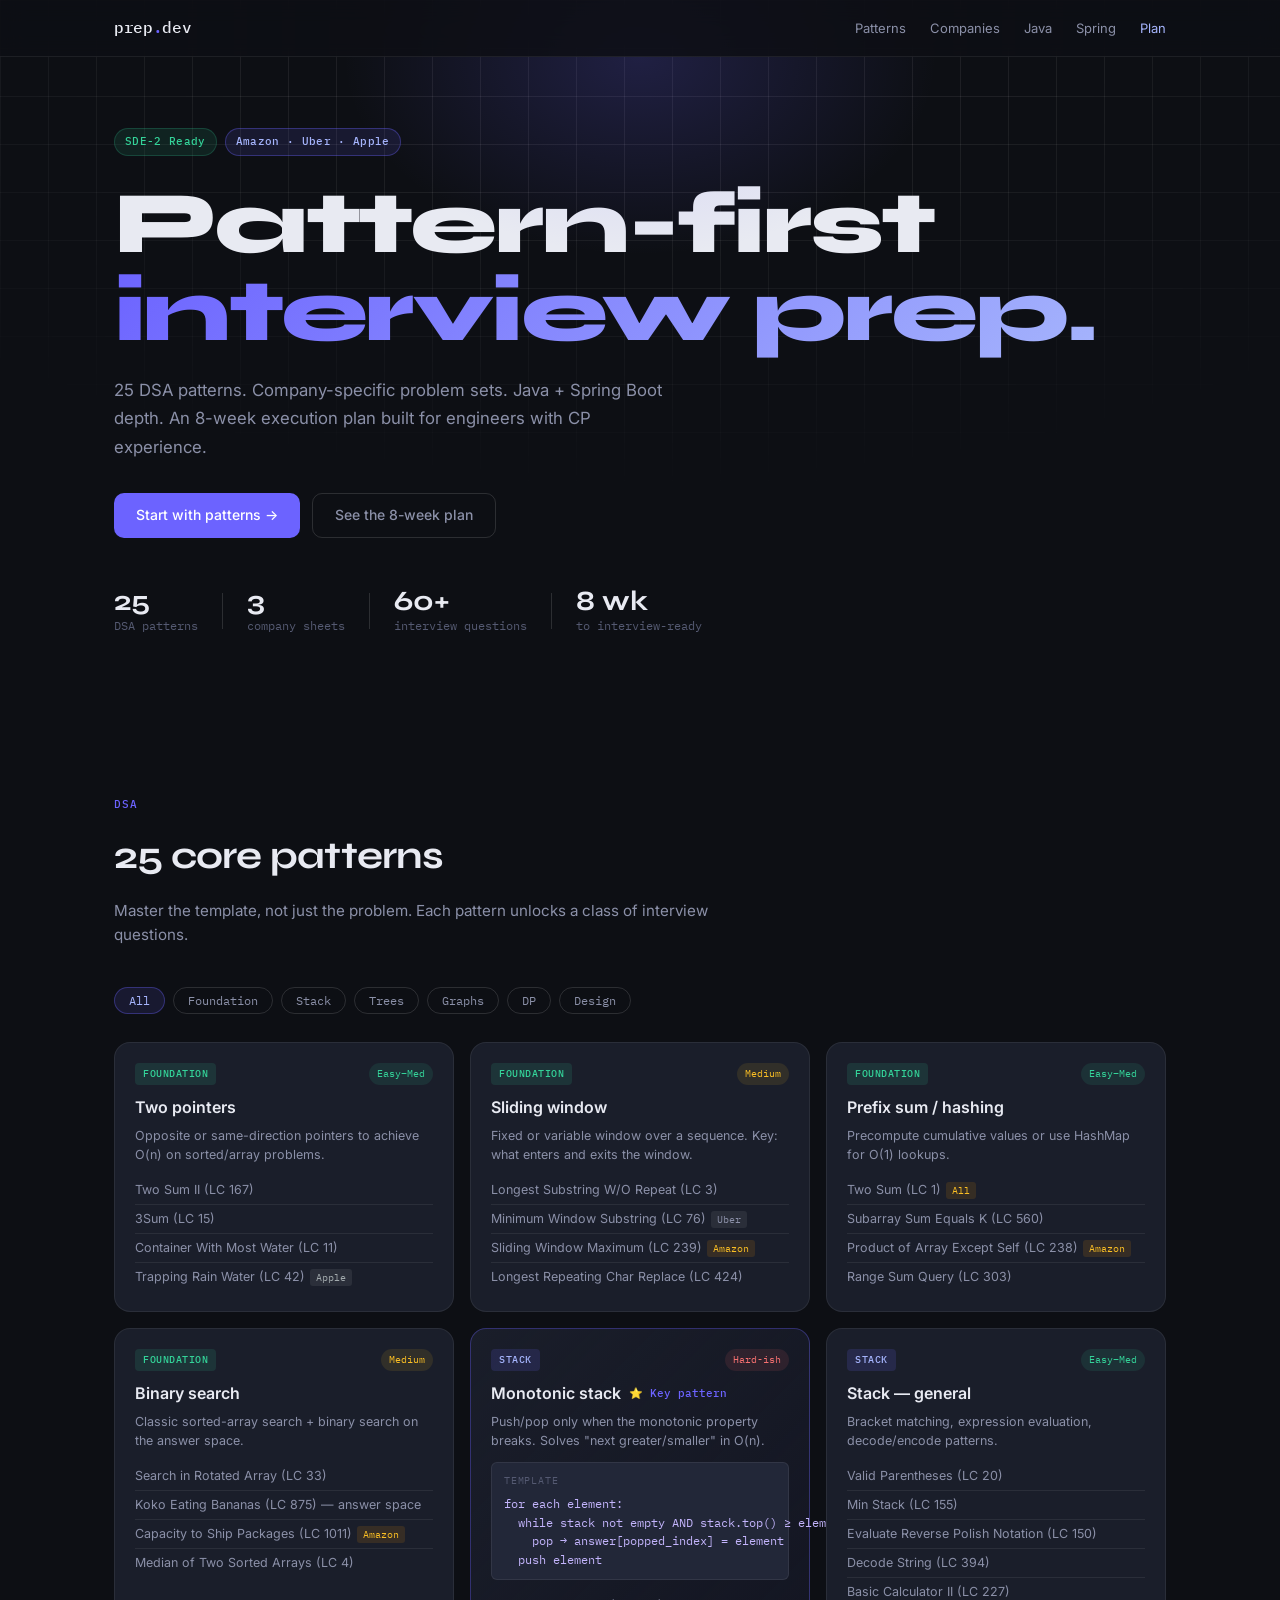
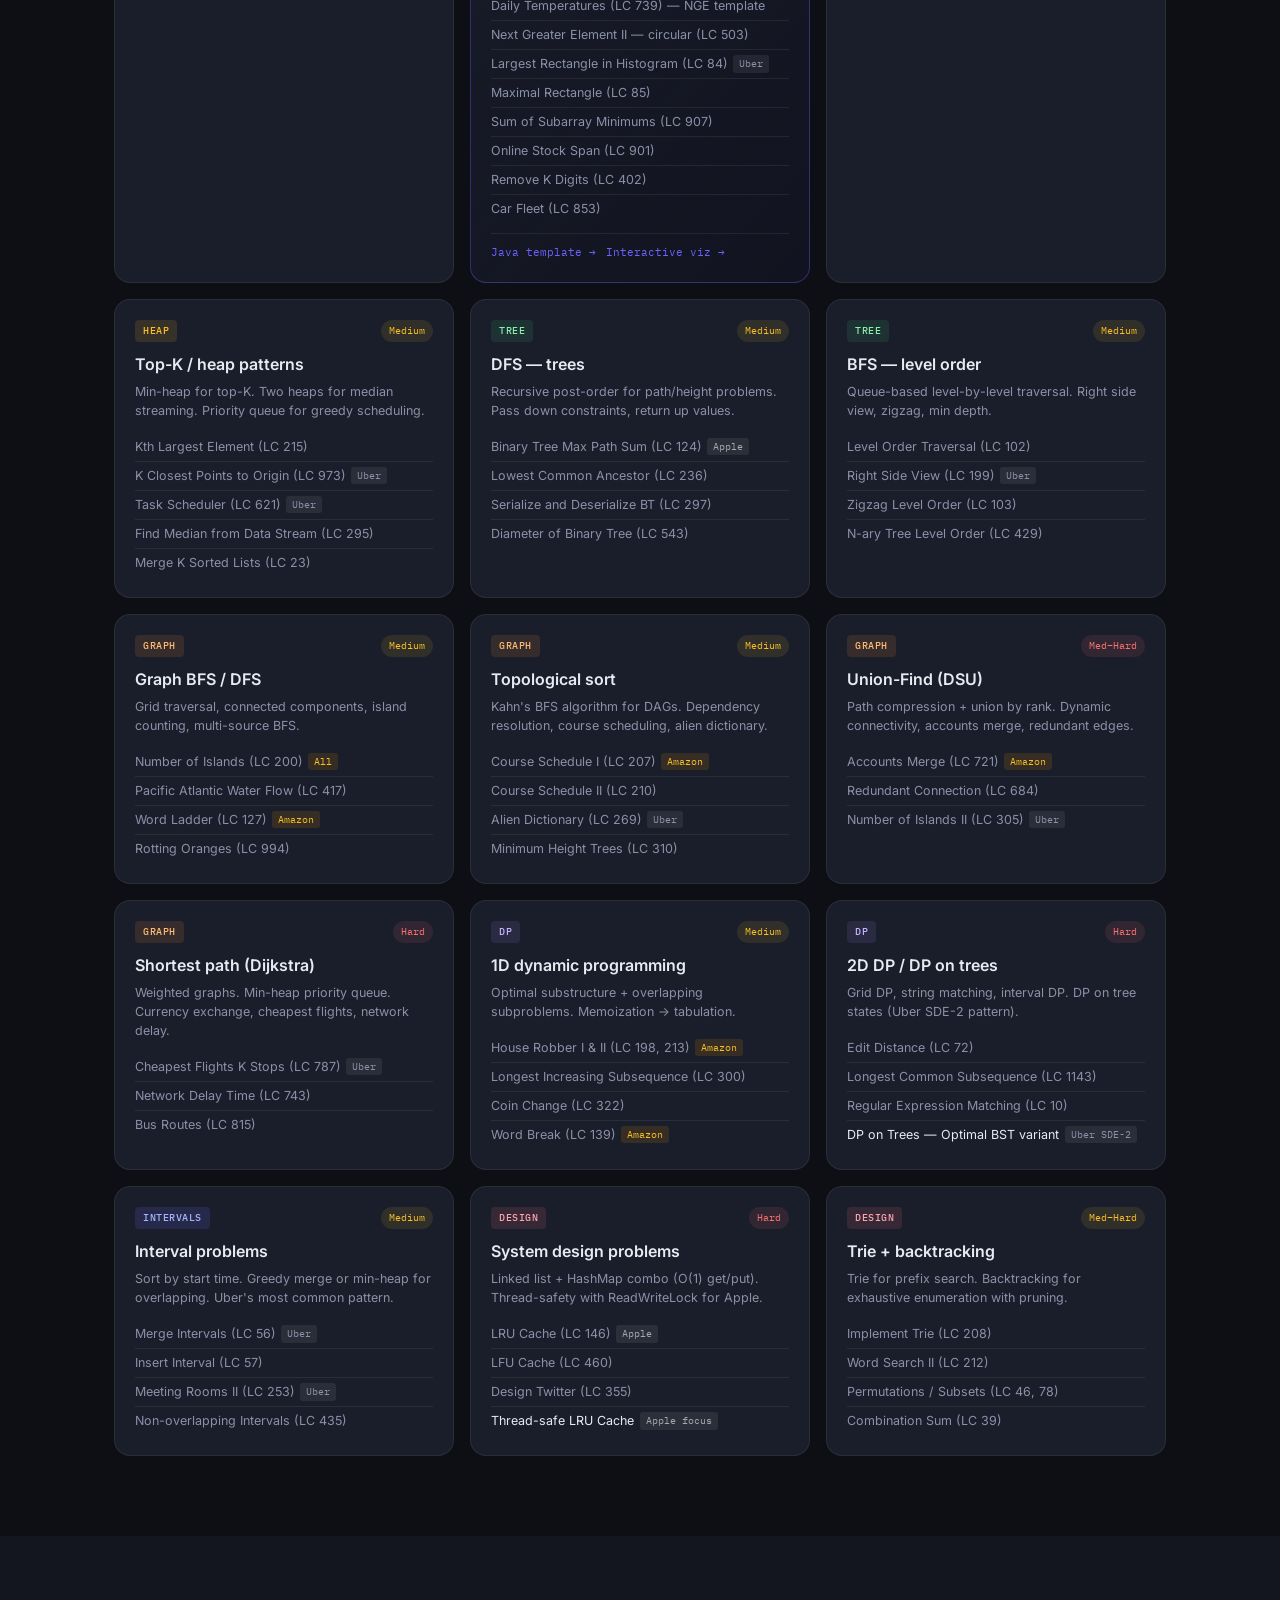
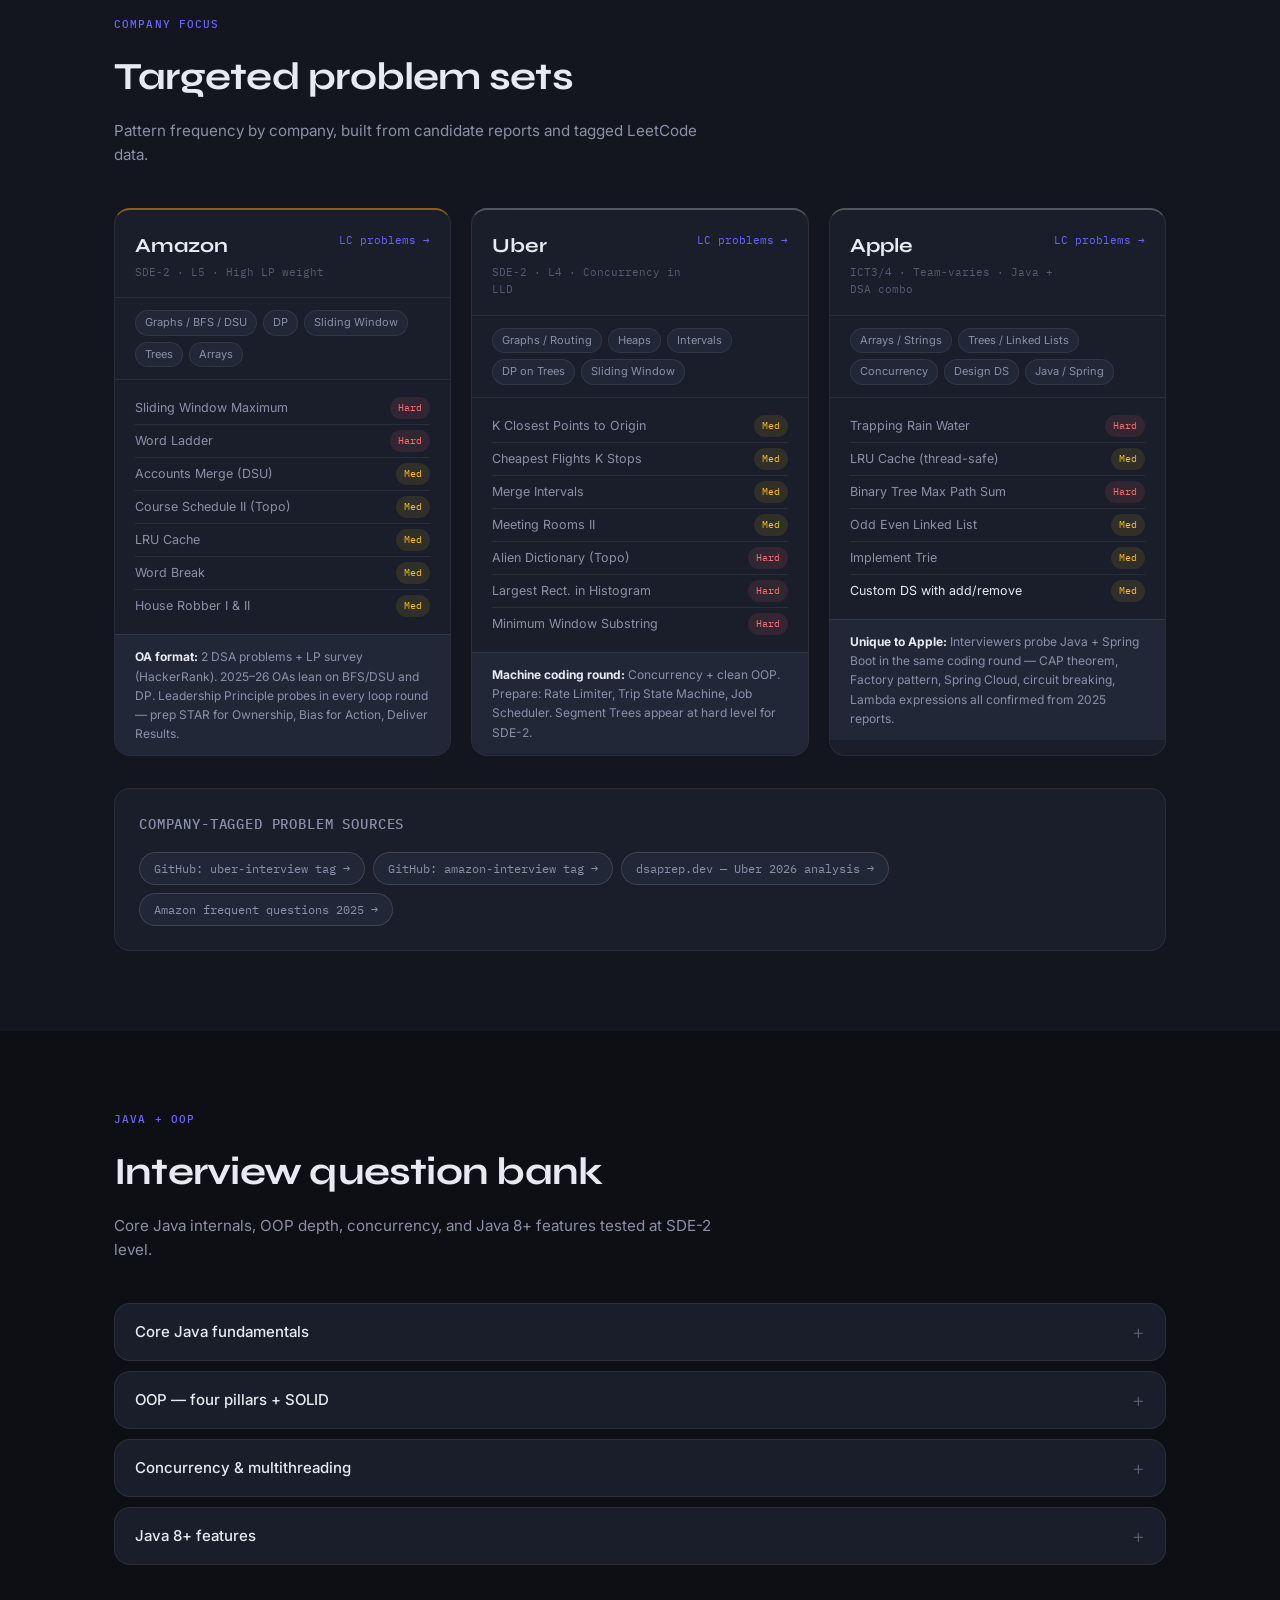
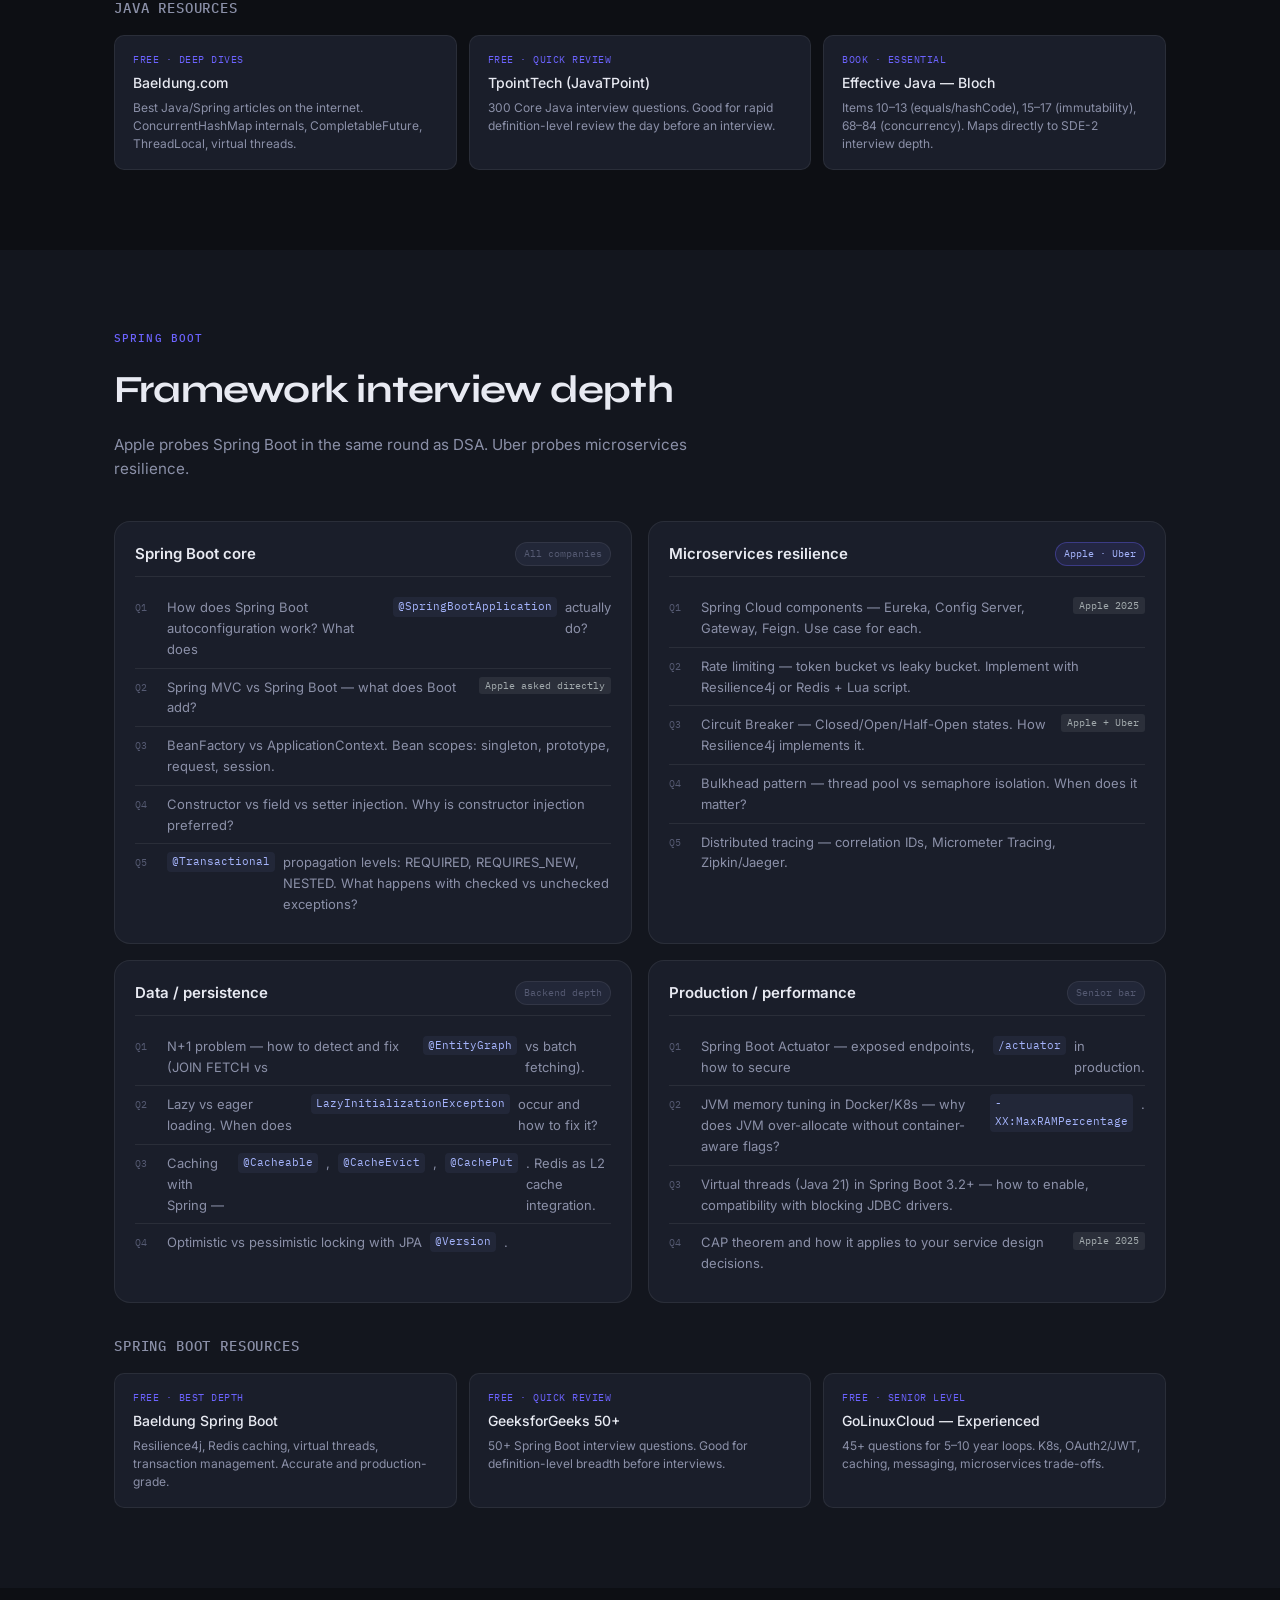
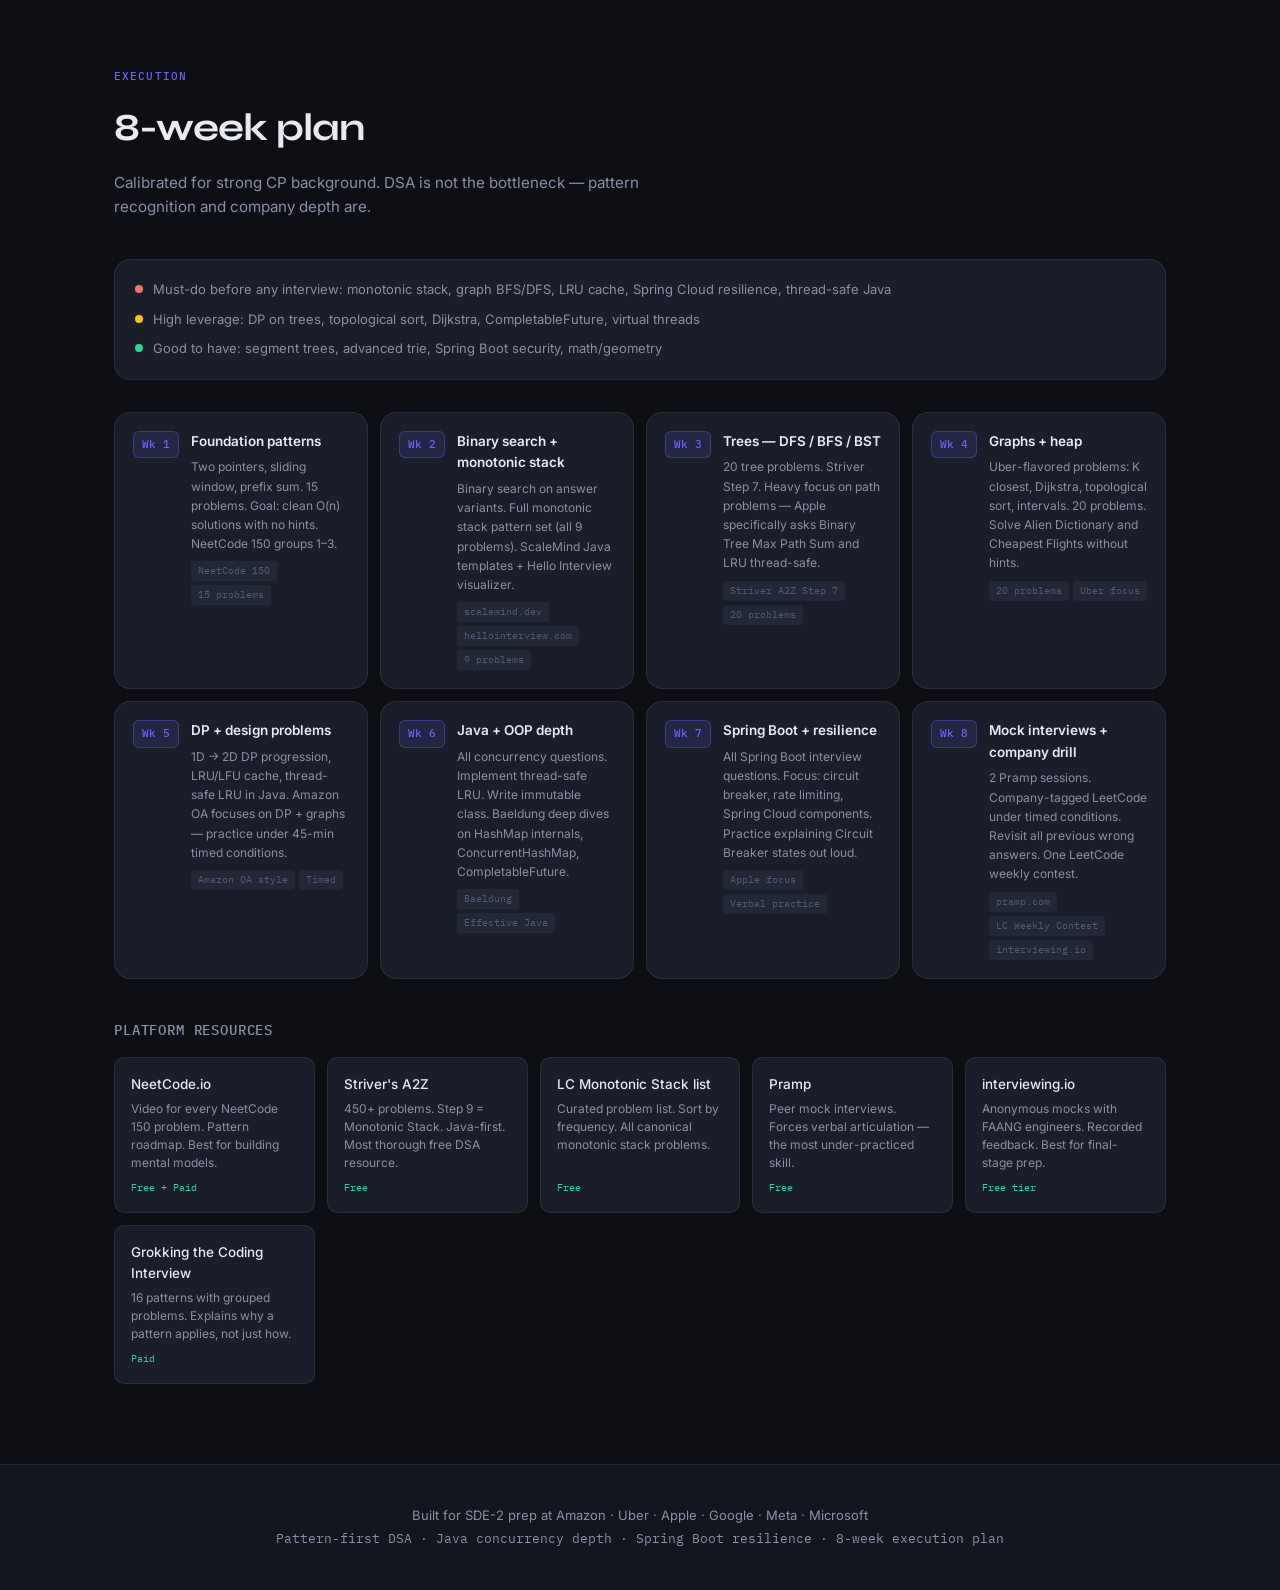
==== index.html @ 77d700e4 "Initial commit: SDE-2 interview prep static site Co-Authored-By: Claude Sonnet 5 <noreply@anthropic." ====
<!DOCTYPE html>
<html lang="en">
<head>
<meta charset="UTF-8">
<meta name="viewport" content="width=device-width, initial-scale=1.0">
<title>SDE-2 Interview Prep — DSA · Java · System Design</title>
<link rel="preconnect" href="https://fonts.googleapis.com">
<link rel="preconnect" href="https://fonts.gstatic.com" crossorigin>
<link href="https://fonts.googleapis.com/css2?family=IBM+Plex+Mono:wght@400;500&family=Inter:wght@300;400;500;600&family=Syne:wght@700;800&display=swap" rel="stylesheet">
<link rel="stylesheet" href="style.css">
</head>
<body>

<!-- NAV -->
<nav class="nav">
  <div class="nav-inner">
    <span class="nav-logo">prep<span class="logo-accent">.</span>dev</span>
    <div class="nav-links">
      <a href="#patterns">Patterns</a>
      <a href="#companies">Companies</a>
      <a href="#java">Java</a>
      <a href="#spring">Spring</a>
      <a href="#plan">Plan</a>
    </div>
    <button class="nav-toggle" aria-label="Toggle menu">☰</button>
  </div>
</nav>

<!-- HERO -->
<section class="hero">
  <div class="hero-bg-grid" aria-hidden="true"></div>
  <div class="container">
    <div class="hero-eyebrow">
      <span class="tag tag-green">SDE-2 Ready</span>
      <span class="tag tag-blue">Amazon · Uber · Apple</span>
    </div>
    <h1 class="hero-title">
      Pattern-first<br>
      <span class="title-accent">interview prep.</span>
    </h1>
    <p class="hero-sub">25 DSA patterns. Company-specific problem sets. Java + Spring Boot depth. An 8-week execution plan built for engineers with CP experience.</p>
    <div class="hero-actions">
      <a href="#patterns" class="btn btn-primary">Start with patterns →</a>
      <a href="#plan" class="btn btn-ghost">See the 8-week plan</a>
    </div>
    <div class="hero-stats">
      <div class="stat"><span class="stat-num">25</span><span class="stat-label">DSA patterns</span></div>
      <div class="stat-divider"></div>
      <div class="stat"><span class="stat-num">3</span><span class="stat-label">company sheets</span></div>
      <div class="stat-divider"></div>
      <div class="stat"><span class="stat-num">60+</span><span class="stat-label">interview questions</span></div>
      <div class="stat-divider"></div>
      <div class="stat"><span class="stat-num">8 wk</span><span class="stat-label">to interview-ready</span></div>
    </div>
  </div>
</section>

<!-- DSA PATTERNS -->
<section id="patterns" class="section">
  <div class="container">
    <div class="section-header">
      <span class="section-eyebrow">DSA</span>
      <h2>25 core patterns</h2>
      <p>Master the template, not just the problem. Each pattern unlocks a class of interview questions.</p>
    </div>

    <div class="pattern-filter">
      <button class="filter-btn active" data-filter="all">All</button>
      <button class="filter-btn" data-filter="foundation">Foundation</button>
      <button class="filter-btn" data-filter="stack">Stack</button>
      <button class="filter-btn" data-filter="tree">Trees</button>
      <button class="filter-btn" data-filter="graph">Graphs</button>
      <button class="filter-btn" data-filter="dp">DP</button>
      <button class="filter-btn" data-filter="design">Design</button>
    </div>

    <div class="patterns-grid" id="patterns-grid">

      <!-- FOUNDATION -->
      <div class="pattern-card" data-category="foundation">
        <div class="card-header">
          <span class="pattern-tag foundation">Foundation</span>
          <span class="diff diff-easy">Easy–Med</span>
        </div>
        <h3>Two pointers</h3>
        <p class="pattern-desc">Opposite or same-direction pointers to achieve O(n) on sorted/array problems.</p>
        <ul class="problem-list">
          <li><a href="https://leetcode.com/problems/two-sum-ii-input-array-is-sorted/" target="_blank">Two Sum II (LC 167)</a></li>
          <li><a href="https://leetcode.com/problems/3sum/" target="_blank">3Sum (LC 15)</a></li>
          <li><a href="https://leetcode.com/problems/container-with-most-water/" target="_blank">Container With Most Water (LC 11)</a></li>
          <li><a href="https://leetcode.com/problems/trapping-rain-water/" target="_blank">Trapping Rain Water (LC 42) <span class="co-tag apple">Apple</span></a></li>
        </ul>
      </div>

      <div class="pattern-card" data-category="foundation">
        <div class="card-header">
          <span class="pattern-tag foundation">Foundation</span>
          <span class="diff diff-med">Medium</span>
        </div>
        <h3>Sliding window</h3>
        <p class="pattern-desc">Fixed or variable window over a sequence. Key: what enters and exits the window.</p>
        <ul class="problem-list">
          <li><a href="https://leetcode.com/problems/longest-substring-without-repeating-characters/" target="_blank">Longest Substring W/O Repeat (LC 3)</a></li>
          <li><a href="https://leetcode.com/problems/minimum-window-substring/" target="_blank">Minimum Window Substring (LC 76) <span class="co-tag uber">Uber</span></a></li>
          <li><a href="https://leetcode.com/problems/sliding-window-maximum/" target="_blank">Sliding Window Maximum (LC 239) <span class="co-tag amazon">Amazon</span></a></li>
          <li><a href="https://leetcode.com/problems/longest-repeating-character-replacement/" target="_blank">Longest Repeating Char Replace (LC 424)</a></li>
        </ul>
      </div>

      <div class="pattern-card" data-category="foundation">
        <div class="card-header">
          <span class="pattern-tag foundation">Foundation</span>
          <span class="diff diff-easy">Easy–Med</span>
        </div>
        <h3>Prefix sum / hashing</h3>
        <p class="pattern-desc">Precompute cumulative values or use HashMap for O(1) lookups.</p>
        <ul class="problem-list">
          <li><a href="https://leetcode.com/problems/two-sum/" target="_blank">Two Sum (LC 1) <span class="co-tag amazon">All</span></a></li>
          <li><a href="https://leetcode.com/problems/subarray-sum-equals-k/" target="_blank">Subarray Sum Equals K (LC 560)</a></li>
          <li><a href="https://leetcode.com/problems/product-of-array-except-self/" target="_blank">Product of Array Except Self (LC 238) <span class="co-tag amazon">Amazon</span></a></li>
          <li><a href="https://leetcode.com/problems/range-sum-query-immutable/" target="_blank">Range Sum Query (LC 303)</a></li>
        </ul>
      </div>

      <div class="pattern-card" data-category="foundation">
        <div class="card-header">
          <span class="pattern-tag foundation">Foundation</span>
          <span class="diff diff-med">Medium</span>
        </div>
        <h3>Binary search</h3>
        <p class="pattern-desc">Classic sorted-array search + binary search on the answer space.</p>
        <ul class="problem-list">
          <li><a href="https://leetcode.com/problems/search-in-rotated-sorted-array/" target="_blank">Search in Rotated Array (LC 33)</a></li>
          <li><a href="https://leetcode.com/problems/koko-eating-bananas/" target="_blank">Koko Eating Bananas (LC 875) — answer space</a></li>
          <li><a href="https://leetcode.com/problems/capacity-to-ship-packages-within-d-days/" target="_blank">Capacity to Ship Packages (LC 1011) <span class="co-tag amazon">Amazon</span></a></li>
          <li><a href="https://leetcode.com/problems/median-of-two-sorted-arrays/" target="_blank">Median of Two Sorted Arrays (LC 4)</a></li>
        </ul>
      </div>

      <!-- STACK -->
      <div class="pattern-card pattern-card--featured" data-category="stack">
        <div class="card-header">
          <span class="pattern-tag stack">Stack</span>
          <span class="diff diff-hard">Hard-ish</span>
        </div>
        <h3>Monotonic stack <span class="featured-badge">⭐ Key pattern</span></h3>
        <p class="pattern-desc">Push/pop only when the monotonic property breaks. Solves "next greater/smaller" in O(n).</p>
        <div class="mono-template">
          <span class="mono-label">Template</span>
          <code>for each element:
  while stack not empty AND stack.top() ≥ element:
    pop → answer[popped_index] = element
  push element</code>
        </div>
        <ul class="problem-list">
          <li><a href="https://leetcode.com/problems/daily-temperatures/" target="_blank">Daily Temperatures (LC 739) — NGE template</a></li>
          <li><a href="https://leetcode.com/problems/next-greater-element-ii/" target="_blank">Next Greater Element II — circular (LC 503)</a></li>
          <li><a href="https://leetcode.com/problems/largest-rectangle-in-histogram/" target="_blank">Largest Rectangle in Histogram (LC 84) <span class="co-tag uber">Uber</span></a></li>
          <li><a href="https://leetcode.com/problems/maximal-rectangle/" target="_blank">Maximal Rectangle (LC 85)</a></li>
          <li><a href="https://leetcode.com/problems/sum-of-subarray-minimums/" target="_blank">Sum of Subarray Minimums (LC 907)</a></li>
          <li><a href="https://leetcode.com/problems/online-stock-span/" target="_blank">Online Stock Span (LC 901)</a></li>
          <li><a href="https://leetcode.com/problems/remove-k-digits/" target="_blank">Remove K Digits (LC 402)</a></li>
          <li><a href="https://leetcode.com/problems/car-fleet/" target="_blank">Car Fleet (LC 853)</a></li>
        </ul>
        <div class="card-resources">
          <a href="https://scalemind.dev/dsa/java/monotonic-stack-pattern/" target="_blank" class="resource-link">Java template →</a>
          <a href="https://hellointerview.com/learn/code/stack/monotonic-stack" target="_blank" class="resource-link">Interactive viz →</a>
        </div>
      </div>

      <div class="pattern-card" data-category="stack">
        <div class="card-header">
          <span class="pattern-tag stack">Stack</span>
          <span class="diff diff-easy">Easy–Med</span>
        </div>
        <h3>Stack — general</h3>
        <p class="pattern-desc">Bracket matching, expression evaluation, decode/encode patterns.</p>
        <ul class="problem-list">
          <li><a href="https://leetcode.com/problems/valid-parentheses/" target="_blank">Valid Parentheses (LC 20)</a></li>
          <li><a href="https://leetcode.com/problems/min-stack/" target="_blank">Min Stack (LC 155)</a></li>
          <li><a href="https://leetcode.com/problems/evaluate-reverse-polish-notation/" target="_blank">Evaluate Reverse Polish Notation (LC 150)</a></li>
          <li><a href="https://leetcode.com/problems/decode-string/" target="_blank">Decode String (LC 394)</a></li>
          <li><a href="https://leetcode.com/problems/basic-calculator-ii/" target="_blank">Basic Calculator II (LC 227)</a></li>
        </ul>
      </div>

      <!-- HEAP -->
      <div class="pattern-card" data-category="foundation">
        <div class="card-header">
          <span class="pattern-tag heap">Heap</span>
          <span class="diff diff-med">Medium</span>
        </div>
        <h3>Top-K / heap patterns</h3>
        <p class="pattern-desc">Min-heap for top-K. Two heaps for median streaming. Priority queue for greedy scheduling.</p>
        <ul class="problem-list">
          <li><a href="https://leetcode.com/problems/kth-largest-element-in-an-array/" target="_blank">Kth Largest Element (LC 215)</a></li>
          <li><a href="https://leetcode.com/problems/k-closest-points-to-origin/" target="_blank">K Closest Points to Origin (LC 973) <span class="co-tag uber">Uber</span></a></li>
          <li><a href="https://leetcode.com/problems/task-scheduler/" target="_blank">Task Scheduler (LC 621) <span class="co-tag uber">Uber</span></a></li>
          <li><a href="https://leetcode.com/problems/find-median-from-data-stream/" target="_blank">Find Median from Data Stream (LC 295)</a></li>
          <li><a href="https://leetcode.com/problems/merge-k-sorted-lists/" target="_blank">Merge K Sorted Lists (LC 23)</a></li>
        </ul>
      </div>

      <!-- TREES -->
      <div class="pattern-card" data-category="tree">
        <div class="card-header">
          <span class="pattern-tag tree">Tree</span>
          <span class="diff diff-med">Medium</span>
        </div>
        <h3>DFS — trees</h3>
        <p class="pattern-desc">Recursive post-order for path/height problems. Pass down constraints, return up values.</p>
        <ul class="problem-list">
          <li><a href="https://leetcode.com/problems/binary-tree-maximum-path-sum/" target="_blank">Binary Tree Max Path Sum (LC 124) <span class="co-tag apple">Apple</span></a></li>
          <li><a href="https://leetcode.com/problems/lowest-common-ancestor-of-a-binary-tree/" target="_blank">Lowest Common Ancestor (LC 236)</a></li>
          <li><a href="https://leetcode.com/problems/serialize-and-deserialize-binary-tree/" target="_blank">Serialize and Deserialize BT (LC 297)</a></li>
          <li><a href="https://leetcode.com/problems/diameter-of-binary-tree/" target="_blank">Diameter of Binary Tree (LC 543)</a></li>
        </ul>
      </div>

      <div class="pattern-card" data-category="tree">
        <div class="card-header">
          <span class="pattern-tag tree">Tree</span>
          <span class="diff diff-med">Medium</span>
        </div>
        <h3>BFS — level order</h3>
        <p class="pattern-desc">Queue-based level-by-level traversal. Right side view, zigzag, min depth.</p>
        <ul class="problem-list">
          <li><a href="https://leetcode.com/problems/binary-tree-level-order-traversal/" target="_blank">Level Order Traversal (LC 102)</a></li>
          <li><a href="https://leetcode.com/problems/binary-tree-right-side-view/" target="_blank">Right Side View (LC 199) <span class="co-tag uber">Uber</span></a></li>
          <li><a href="https://leetcode.com/problems/binary-tree-zigzag-level-order-traversal/" target="_blank">Zigzag Level Order (LC 103)</a></li>
          <li><a href="https://leetcode.com/problems/n-ary-tree-level-order-traversal/" target="_blank">N-ary Tree Level Order (LC 429)</a></li>
        </ul>
      </div>

      <!-- GRAPHS -->
      <div class="pattern-card" data-category="graph">
        <div class="card-header">
          <span class="pattern-tag graph">Graph</span>
          <span class="diff diff-med">Medium</span>
        </div>
        <h3>Graph BFS / DFS</h3>
        <p class="pattern-desc">Grid traversal, connected components, island counting, multi-source BFS.</p>
        <ul class="problem-list">
          <li><a href="https://leetcode.com/problems/number-of-islands/" target="_blank">Number of Islands (LC 200) <span class="co-tag amazon">All</span></a></li>
          <li><a href="https://leetcode.com/problems/pacific-atlantic-water-flow/" target="_blank">Pacific Atlantic Water Flow (LC 417)</a></li>
          <li><a href="https://leetcode.com/problems/word-ladder/" target="_blank">Word Ladder (LC 127) <span class="co-tag amazon">Amazon</span></a></li>
          <li><a href="https://leetcode.com/problems/rotting-oranges/" target="_blank">Rotting Oranges (LC 994)</a></li>
        </ul>
      </div>

      <div class="pattern-card" data-category="graph">
        <div class="card-header">
          <span class="pattern-tag graph">Graph</span>
          <span class="diff diff-med">Medium</span>
        </div>
        <h3>Topological sort</h3>
        <p class="pattern-desc">Kahn's BFS algorithm for DAGs. Dependency resolution, course scheduling, alien dictionary.</p>
        <ul class="problem-list">
          <li><a href="https://leetcode.com/problems/course-schedule/" target="_blank">Course Schedule I (LC 207) <span class="co-tag amazon">Amazon</span></a></li>
          <li><a href="https://leetcode.com/problems/course-schedule-ii/" target="_blank">Course Schedule II (LC 210)</a></li>
          <li><a href="https://leetcode.com/problems/alien-dictionary/" target="_blank">Alien Dictionary (LC 269) <span class="co-tag uber">Uber</span></a></li>
          <li><a href="https://leetcode.com/problems/minimum-height-trees/" target="_blank">Minimum Height Trees (LC 310)</a></li>
        </ul>
      </div>

      <div class="pattern-card" data-category="graph">
        <div class="card-header">
          <span class="pattern-tag graph">Graph</span>
          <span class="diff diff-hard">Med–Hard</span>
        </div>
        <h3>Union-Find (DSU)</h3>
        <p class="pattern-desc">Path compression + union by rank. Dynamic connectivity, accounts merge, redundant edges.</p>
        <ul class="problem-list">
          <li><a href="https://leetcode.com/problems/accounts-merge/" target="_blank">Accounts Merge (LC 721) <span class="co-tag amazon">Amazon</span></a></li>
          <li><a href="https://leetcode.com/problems/redundant-connection/" target="_blank">Redundant Connection (LC 684)</a></li>
          <li><a href="https://leetcode.com/problems/number-of-islands-ii/" target="_blank">Number of Islands II (LC 305) <span class="co-tag uber">Uber</span></a></li>
        </ul>
      </div>

      <div class="pattern-card" data-category="graph">
        <div class="card-header">
          <span class="pattern-tag graph">Graph</span>
          <span class="diff diff-hard">Hard</span>
        </div>
        <h3>Shortest path (Dijkstra)</h3>
        <p class="pattern-desc">Weighted graphs. Min-heap priority queue. Currency exchange, cheapest flights, network delay.</p>
        <ul class="problem-list">
          <li><a href="https://leetcode.com/problems/cheapest-flights-within-k-stops/" target="_blank">Cheapest Flights K Stops (LC 787) <span class="co-tag uber">Uber</span></a></li>
          <li><a href="https://leetcode.com/problems/network-delay-time/" target="_blank">Network Delay Time (LC 743)</a></li>
          <li><a href="https://leetcode.com/problems/bus-routes/" target="_blank">Bus Routes (LC 815)</a></li>
        </ul>
      </div>

      <!-- DP -->
      <div class="pattern-card" data-category="dp">
        <div class="card-header">
          <span class="pattern-tag dp">DP</span>
          <span class="diff diff-med">Medium</span>
        </div>
        <h3>1D dynamic programming</h3>
        <p class="pattern-desc">Optimal substructure + overlapping subproblems. Memoization → tabulation.</p>
        <ul class="problem-list">
          <li><a href="https://leetcode.com/problems/house-robber/" target="_blank">House Robber I & II (LC 198, 213) <span class="co-tag amazon">Amazon</span></a></li>
          <li><a href="https://leetcode.com/problems/longest-increasing-subsequence/" target="_blank">Longest Increasing Subsequence (LC 300)</a></li>
          <li><a href="https://leetcode.com/problems/coin-change/" target="_blank">Coin Change (LC 322)</a></li>
          <li><a href="https://leetcode.com/problems/word-break/" target="_blank">Word Break (LC 139) <span class="co-tag amazon">Amazon</span></a></li>
        </ul>
      </div>

      <div class="pattern-card" data-category="dp">
        <div class="card-header">
          <span class="pattern-tag dp">DP</span>
          <span class="diff diff-hard">Hard</span>
        </div>
        <h3>2D DP / DP on trees</h3>
        <p class="pattern-desc">Grid DP, string matching, interval DP. DP on tree states (Uber SDE-2 pattern).</p>
        <ul class="problem-list">
          <li><a href="https://leetcode.com/problems/edit-distance/" target="_blank">Edit Distance (LC 72)</a></li>
          <li><a href="https://leetcode.com/problems/longest-common-subsequence/" target="_blank">Longest Common Subsequence (LC 1143)</a></li>
          <li><a href="https://leetcode.com/problems/regular-expression-matching/" target="_blank">Regular Expression Matching (LC 10)</a></li>
          <li>DP on Trees — Optimal BST variant <span class="co-tag uber">Uber SDE-2</span></li>
        </ul>
      </div>

      <div class="pattern-card" data-category="dp">
        <div class="card-header">
          <span class="pattern-tag stack">Intervals</span>
          <span class="diff diff-med">Medium</span>
        </div>
        <h3>Interval problems</h3>
        <p class="pattern-desc">Sort by start time. Greedy merge or min-heap for overlapping. Uber's most common pattern.</p>
        <ul class="problem-list">
          <li><a href="https://leetcode.com/problems/merge-intervals/" target="_blank">Merge Intervals (LC 56) <span class="co-tag uber">Uber</span></a></li>
          <li><a href="https://leetcode.com/problems/insert-interval/" target="_blank">Insert Interval (LC 57)</a></li>
          <li><a href="https://leetcode.com/problems/meeting-rooms-ii/" target="_blank">Meeting Rooms II (LC 253) <span class="co-tag uber">Uber</span></a></li>
          <li><a href="https://leetcode.com/problems/non-overlapping-intervals/" target="_blank">Non-overlapping Intervals (LC 435)</a></li>
        </ul>
      </div>

      <!-- DESIGN -->
      <div class="pattern-card" data-category="design">
        <div class="card-header">
          <span class="pattern-tag design">Design</span>
          <span class="diff diff-hard">Hard</span>
        </div>
        <h3>System design problems</h3>
        <p class="pattern-desc">Linked list + HashMap combo (O(1) get/put). Thread-safety with ReadWriteLock for Apple.</p>
        <ul class="problem-list">
          <li><a href="https://leetcode.com/problems/lru-cache/" target="_blank">LRU Cache (LC 146) <span class="co-tag apple">Apple</span></a></li>
          <li><a href="https://leetcode.com/problems/lfu-cache/" target="_blank">LFU Cache (LC 460)</a></li>
          <li><a href="https://leetcode.com/problems/design-twitter/" target="_blank">Design Twitter (LC 355)</a></li>
          <li>Thread-safe LRU Cache <span class="co-tag apple">Apple focus</span></li>
        </ul>
      </div>

      <div class="pattern-card" data-category="design">
        <div class="card-header">
          <span class="pattern-tag design">Design</span>
          <span class="diff diff-med">Med–Hard</span>
        </div>
        <h3>Trie + backtracking</h3>
        <p class="pattern-desc">Trie for prefix search. Backtracking for exhaustive enumeration with pruning.</p>
        <ul class="problem-list">
          <li><a href="https://leetcode.com/problems/implement-trie-prefix-tree/" target="_blank">Implement Trie (LC 208)</a></li>
          <li><a href="https://leetcode.com/problems/word-search-ii/" target="_blank">Word Search II (LC 212)</a></li>
          <li><a href="https://leetcode.com/problems/permutations/" target="_blank">Permutations / Subsets (LC 46, 78)</a></li>
          <li><a href="https://leetcode.com/problems/combination-sum/" target="_blank">Combination Sum (LC 39)</a></li>
        </ul>
      </div>

    </div>
  </div>
</section>

<!-- COMPANY SHEETS -->
<section id="companies" class="section section-alt">
  <div class="container">
    <div class="section-header">
      <span class="section-eyebrow">Company Focus</span>
      <h2>Targeted problem sets</h2>
      <p>Pattern frequency by company, built from candidate reports and tagged LeetCode data.</p>
    </div>

    <div class="companies-grid">

      <div class="company-card company-amazon">
        <div class="company-card-header">
          <div class="company-info">
            <h3>Amazon</h3>
            <p>SDE-2 · L5 · High LP weight</p>
          </div>
          <a href="https://leetcode.com/company/amazon/" target="_blank" class="company-lc-link">LC problems →</a>
        </div>
        <div class="company-pills">
          <span class="pill">Graphs / BFS / DSU</span>
          <span class="pill">DP</span>
          <span class="pill">Sliding Window</span>
          <span class="pill">Trees</span>
          <span class="pill">Arrays</span>
        </div>
        <div class="company-problems">
          <div class="cp-row"><a href="https://leetcode.com/problems/sliding-window-maximum/" target="_blank">Sliding Window Maximum</a><span class="diff diff-hard">Hard</span></div>
          <div class="cp-row"><a href="https://leetcode.com/problems/word-ladder/" target="_blank">Word Ladder</a><span class="diff diff-hard">Hard</span></div>
          <div class="cp-row"><a href="https://leetcode.com/problems/accounts-merge/" target="_blank">Accounts Merge (DSU)</a><span class="diff diff-med">Med</span></div>
          <div class="cp-row"><a href="https://leetcode.com/problems/course-schedule-ii/" target="_blank">Course Schedule II (Topo)</a><span class="diff diff-med">Med</span></div>
          <div class="cp-row"><a href="https://leetcode.com/problems/lru-cache/" target="_blank">LRU Cache</a><span class="diff diff-med">Med</span></div>
          <div class="cp-row"><a href="https://leetcode.com/problems/word-break/" target="_blank">Word Break</a><span class="diff diff-med">Med</span></div>
          <div class="cp-row"><a href="https://leetcode.com/problems/house-robber/" target="_blank">House Robber I & II</a><span class="diff diff-med">Med</span></div>
        </div>
        <div class="company-note">
          <strong>OA format:</strong> 2 DSA problems + LP survey (HackerRank). 2025–26 OAs lean on BFS/DSU and DP. Leadership Principle probes in every loop round — prep STAR for Ownership, Bias for Action, Deliver Results.
        </div>
      </div>

      <div class="company-card company-uber">
        <div class="company-card-header">
          <div class="company-info">
            <h3>Uber</h3>
            <p>SDE-2 · L4 · Concurrency in LLD</p>
          </div>
          <a href="https://leetcode.com/company/uber/" target="_blank" class="company-lc-link">LC problems →</a>
        </div>
        <div class="company-pills">
          <span class="pill">Graphs / Routing</span>
          <span class="pill">Heaps</span>
          <span class="pill">Intervals</span>
          <span class="pill">DP on Trees</span>
          <span class="pill">Sliding Window</span>
        </div>
        <div class="company-problems">
          <div class="cp-row"><a href="https://leetcode.com/problems/k-closest-points-to-origin/" target="_blank">K Closest Points to Origin</a><span class="diff diff-med">Med</span></div>
          <div class="cp-row"><a href="https://leetcode.com/problems/cheapest-flights-within-k-stops/" target="_blank">Cheapest Flights K Stops</a><span class="diff diff-med">Med</span></div>
          <div class="cp-row"><a href="https://leetcode.com/problems/merge-intervals/" target="_blank">Merge Intervals</a><span class="diff diff-med">Med</span></div>
          <div class="cp-row"><a href="https://leetcode.com/problems/meeting-rooms-ii/" target="_blank">Meeting Rooms II</a><span class="diff diff-med">Med</span></div>
          <div class="cp-row"><a href="https://leetcode.com/problems/alien-dictionary/" target="_blank">Alien Dictionary (Topo)</a><span class="diff diff-hard">Hard</span></div>
          <div class="cp-row"><a href="https://leetcode.com/problems/largest-rectangle-in-histogram/" target="_blank">Largest Rect. in Histogram</a><span class="diff diff-hard">Hard</span></div>
          <div class="cp-row"><a href="https://leetcode.com/problems/minimum-window-substring/" target="_blank">Minimum Window Substring</a><span class="diff diff-hard">Hard</span></div>
        </div>
        <div class="company-note">
          <strong>Machine coding round:</strong> Concurrency + clean OOP. Prepare: Rate Limiter, Trip State Machine, Job Scheduler. Segment Trees appear at hard level for SDE-2.
        </div>
      </div>

      <div class="company-card company-apple">
        <div class="company-card-header">
          <div class="company-info">
            <h3>Apple</h3>
            <p>ICT3/4 · Team-varies · Java + DSA combo</p>
          </div>
          <a href="https://leetcode.com/company/apple/" target="_blank" class="company-lc-link">LC problems →</a>
        </div>
        <div class="company-pills">
          <span class="pill">Arrays / Strings</span>
          <span class="pill">Trees / Linked Lists</span>
          <span class="pill">Concurrency</span>
          <span class="pill">Design DS</span>
          <span class="pill">Java / Spring</span>
        </div>
        <div class="company-problems">
          <div class="cp-row"><a href="https://leetcode.com/problems/trapping-rain-water/" target="_blank">Trapping Rain Water</a><span class="diff diff-hard">Hard</span></div>
          <div class="cp-row"><a href="https://leetcode.com/problems/lru-cache/" target="_blank">LRU Cache (thread-safe)</a><span class="diff diff-med">Med</span></div>
          <div class="cp-row"><a href="https://leetcode.com/problems/binary-tree-maximum-path-sum/" target="_blank">Binary Tree Max Path Sum</a><span class="diff diff-hard">Hard</span></div>
          <div class="cp-row"><a href="https://leetcode.com/problems/odd-even-linked-list/" target="_blank">Odd Even Linked List</a><span class="diff diff-med">Med</span></div>
          <div class="cp-row"><a href="https://leetcode.com/problems/implement-trie-prefix-tree/" target="_blank">Implement Trie</a><span class="diff diff-med">Med</span></div>
          <div class="cp-row">Custom DS with add/remove<span class="diff diff-med">Med</span></div>
        </div>
        <div class="company-note">
          <strong>Unique to Apple:</strong> Interviewers probe Java + Spring Boot in the same coding round — CAP theorem, Factory pattern, Spring Cloud, circuit breaking, Lambda expressions all confirmed from 2025 reports.
        </div>
      </div>

    </div>

    <div class="resources-strip">
      <h3>Company-tagged problem sources</h3>
      <div class="resource-links-row">
        <a href="https://github.com/topics/uber-interview" target="_blank" class="resource-pill">GitHub: uber-interview tag →</a>
        <a href="https://github.com/topics/amazon-interview" target="_blank" class="resource-pill">GitHub: amazon-interview tag →</a>
        <a href="https://www.dsaprep.dev/blog" target="_blank" class="resource-pill">dsaprep.dev — Uber 2026 analysis →</a>
        <a href="https://medium.com/@prashant558908/amazon-most-frequent-ds-algo-questions-in-2025" target="_blank" class="resource-pill">Amazon frequent questions 2025 →</a>
      </div>
    </div>
  </div>
</section>

<!-- JAVA / OOP -->
<section id="java" class="section">
  <div class="container">
    <div class="section-header">
      <span class="section-eyebrow">Java + OOP</span>
      <h2>Interview question bank</h2>
      <p>Core Java internals, OOP depth, concurrency, and Java 8+ features tested at SDE-2 level.</p>
    </div>

    <div class="accordion-grid">

      <div class="accordion">
        <button class="accordion-header" onclick="toggleAccordion(this)">
          <span>Core Java fundamentals</span><span class="acc-icon">+</span>
        </button>
        <div class="accordion-body">
          <div class="q-item"><span class="q-num">Q1</span>What is the difference between <code>==</code> and <code>.equals()</code>? When must <code>.equals()</code> be overridden alongside <code>hashCode()</code>?</div>
          <div class="q-item"><span class="q-num">Q2</span>Explain String immutability and the String Pool. What happens with <code>new String("x")</code> vs <code>"x"</code>?</div>
          <div class="q-item"><span class="q-num">Q3</span>HashMap vs LinkedHashMap vs TreeMap — internal workings, time complexity, ordering guarantees.</div>
          <div class="q-item"><span class="q-num">Q4</span>What happens when two keys have the same hashCode? How does HashMap handle collisions (treeification threshold at 8 nodes)?</div>
          <div class="q-item"><span class="q-num">Q5</span>Difference between fail-fast and fail-safe iterators. Give examples of each.</div>
          <div class="q-item"><span class="q-num">Q6</span>How does ConcurrentHashMap differ from <code>Collections.synchronizedMap()</code>? Segment locking vs CAS.</div>
          <div class="q-item"><span class="q-num">Q7</span>Autoboxing/unboxing pitfalls. When does <code>Integer.valueOf()</code> cache apply (−128 to 127)?</div>
        </div>
      </div>

      <div class="accordion">
        <button class="accordion-header" onclick="toggleAccordion(this)">
          <span>OOP — four pillars + SOLID</span><span class="acc-icon">+</span>
        </button>
        <div class="accordion-body">
          <div class="q-item"><span class="q-num">Q1</span>Compile-time polymorphism (overloading) vs runtime polymorphism (overriding). How does the JVM dispatch virtual methods?</div>
          <div class="q-item"><span class="q-num">Q2</span>Abstract class vs interface. When would you choose each? How did Java 8 default methods change this? <span class="co-tag apple">Apple asked</span></div>
          <div class="q-item"><span class="q-num">Q3</span>Comparator vs Comparable — when to use each. Implement both for a custom class. <span class="co-tag apple">Apple 2025</span></div>
          <div class="q-item"><span class="q-num">Q4</span>How do you create an immutable class in Java? List all 5 requirements (final class, final fields, no setters, deep copy in constructor and getter). <span class="co-tag apple">Apple Round 4</span></div>
          <div class="q-item"><span class="q-num">Q5</span>SOLID principles — code example for each. Focus depth on Open/Closed and Dependency Inversion.</div>
          <div class="q-item"><span class="q-num">Q6</span>Factory, Strategy, Observer, Decorator patterns — when would each apply in a real backend service?</div>
          <div class="q-item"><span class="q-num">Q7</span>Factory design pattern: abstract factory vs factory method distinction. <span class="co-tag apple">Apple asked</span></div>
        </div>
      </div>

      <div class="accordion">
        <button class="accordion-header" onclick="toggleAccordion(this)">
          <span>Concurrency & multithreading</span><span class="acc-icon">+</span>
        </button>
        <div class="accordion-body">
          <div class="q-item"><span class="q-num">Q1</span><code>volatile</code> keyword — what memory visibility problem does it solve? When is it insufficient (check-then-act)?</div>
          <div class="q-item"><span class="q-num">Q2</span><code>synchronized</code> vs <code>ReentrantLock</code> — differences, fairness policy, when to use each.</div>
          <div class="q-item"><span class="q-num">Q3</span>What is a deadlock? How to detect it? Write a code example and show how to prevent it.</div>
          <div class="q-item"><span class="q-num">Q4</span><code>ExecutorService</code> vs <code>ForkJoinPool</code>. When to use <code>CompletableFuture</code> vs <code>Future</code>?</div>
          <div class="q-item"><span class="q-num">Q5</span>Implement a thread-safe LRU cache in Java using <code>LinkedHashMap</code> + <code>ReadWriteLock</code>. <span class="co-tag apple">Apple classic</span></div>
          <div class="q-item"><span class="q-num">Q6</span>Implement a concurrent job scheduler. <span class="co-tag uber">Uber machine coding</span></div>
          <div class="q-item"><span class="q-num">Q7</span>Parallelism vs concurrency — explain with examples. <span class="co-tag apple">Apple CS fundamentals</span></div>
          <div class="q-item"><span class="q-num">Q8</span>Virtual threads (Project Loom, Java 21) — how do they differ from platform threads? When to use in Spring Boot?</div>
        </div>
      </div>

      <div class="accordion">
        <button class="accordion-header" onclick="toggleAccordion(this)">
          <span>Java 8+ features</span><span class="acc-icon">+</span>
        </button>
        <div class="accordion-body">
          <div class="q-item"><span class="q-num">Q1</span>Lambda expressions — syntax, functional interfaces, method references. <span class="co-tag apple">Apple asked</span></div>
          <div class="q-item"><span class="q-num">Q2</span>Stream API — map/filter/reduce/collect. How does lazy evaluation work? When does the terminal operation trigger execution?</div>
          <div class="q-item"><span class="q-num">Q3</span>Optional — proper usage patterns. Common anti-patterns (<code>Optional.get()</code> without <code>isPresent()</code>).</div>
          <div class="q-item"><span class="q-num">Q4</span>Default methods in interfaces — how does Java handle diamond problem?</div>
          <div class="q-item"><span class="q-num">Q5</span>Record classes (Java 16+) and sealed classes (Java 17+) — how do they affect OOP design?</div>
        </div>
      </div>

    </div>

    <div class="java-resources">
      <h3>Java resources</h3>
      <div class="resource-cards-row">
        <a href="https://baeldung.com" target="_blank" class="res-card">
          <span class="res-type">Free · Deep dives</span>
          <span class="res-name">Baeldung.com</span>
          <span class="res-desc">Best Java/Spring articles on the internet. ConcurrentHashMap internals, CompletableFuture, ThreadLocal, virtual threads.</span>
        </a>
        <a href="https://tpointtech.com" target="_blank" class="res-card">
          <span class="res-type">Free · Quick review</span>
          <span class="res-name">TpointTech (JavaTPoint)</span>
          <span class="res-desc">300 Core Java interview questions. Good for rapid definition-level review the day before an interview.</span>
        </a>
        <div class="res-card">
          <span class="res-type">Book · Essential</span>
          <span class="res-name">Effective Java — Bloch</span>
          <span class="res-desc">Items 10–13 (equals/hashCode), 15–17 (immutability), 68–84 (concurrency). Maps directly to SDE-2 interview depth.</span>
        </div>
      </div>
    </div>
  </div>
</section>

<!-- SPRING BOOT -->
<section id="spring" class="section section-alt">
  <div class="container">
    <div class="section-header">
      <span class="section-eyebrow">Spring Boot</span>
      <h2>Framework interview depth</h2>
      <p>Apple probes Spring Boot in the same round as DSA. Uber probes microservices resilience.</p>
    </div>

    <div class="spring-grid">

      <div class="spring-topic">
        <div class="spring-topic-header">
          <h3>Spring Boot core</h3>
          <span class="topic-badge">All companies</span>
        </div>
        <div class="q-item"><span class="q-num">Q1</span>How does Spring Boot autoconfiguration work? What does <code>@SpringBootApplication</code> actually do?</div>
        <div class="q-item"><span class="q-num">Q2</span>Spring MVC vs Spring Boot — what does Boot add? <span class="co-tag apple">Apple asked directly</span></div>
        <div class="q-item"><span class="q-num">Q3</span>BeanFactory vs ApplicationContext. Bean scopes: singleton, prototype, request, session.</div>
        <div class="q-item"><span class="q-num">Q4</span>Constructor vs field vs setter injection. Why is constructor injection preferred?</div>
        <div class="q-item"><span class="q-num">Q5</span><code>@Transactional</code> propagation levels: REQUIRED, REQUIRES_NEW, NESTED. What happens with checked vs unchecked exceptions?</div>
      </div>

      <div class="spring-topic">
        <div class="spring-topic-header">
          <h3>Microservices resilience</h3>
          <span class="topic-badge topic-badge-uber">Apple · Uber</span>
        </div>
        <div class="q-item"><span class="q-num">Q1</span>Spring Cloud components — Eureka, Config Server, Gateway, Feign. Use case for each. <span class="co-tag apple">Apple 2025</span></div>
        <div class="q-item"><span class="q-num">Q2</span>Rate limiting — token bucket vs leaky bucket. Implement with Resilience4j or Redis + Lua script.</div>
        <div class="q-item"><span class="q-num">Q3</span>Circuit Breaker — Closed/Open/Half-Open states. How Resilience4j implements it. <span class="co-tag apple">Apple + Uber</span></div>
        <div class="q-item"><span class="q-num">Q4</span>Bulkhead pattern — thread pool vs semaphore isolation. When does it matter?</div>
        <div class="q-item"><span class="q-num">Q5</span>Distributed tracing — correlation IDs, Micrometer Tracing, Zipkin/Jaeger.</div>
      </div>

      <div class="spring-topic">
        <div class="spring-topic-header">
          <h3>Data / persistence</h3>
          <span class="topic-badge">Backend depth</span>
        </div>
        <div class="q-item"><span class="q-num">Q1</span>N+1 problem — how to detect and fix (JOIN FETCH vs <code>@EntityGraph</code> vs batch fetching).</div>
        <div class="q-item"><span class="q-num">Q2</span>Lazy vs eager loading. When does <code>LazyInitializationException</code> occur and how to fix it?</div>
        <div class="q-item"><span class="q-num">Q3</span>Caching with Spring — <code>@Cacheable</code>, <code>@CacheEvict</code>, <code>@CachePut</code>. Redis as L2 cache integration.</div>
        <div class="q-item"><span class="q-num">Q4</span>Optimistic vs pessimistic locking with JPA <code>@Version</code>.</div>
      </div>

      <div class="spring-topic">
        <div class="spring-topic-header">
          <h3>Production / performance</h3>
          <span class="topic-badge">Senior bar</span>
        </div>
        <div class="q-item"><span class="q-num">Q1</span>Spring Boot Actuator — exposed endpoints, how to secure <code>/actuator</code> in production.</div>
        <div class="q-item"><span class="q-num">Q2</span>JVM memory tuning in Docker/K8s — why does JVM over-allocate without container-aware flags? <code>-XX:MaxRAMPercentage</code>.</div>
        <div class="q-item"><span class="q-num">Q3</span>Virtual threads (Java 21) in Spring Boot 3.2+ — how to enable, compatibility with blocking JDBC drivers.</div>
        <div class="q-item"><span class="q-num">Q4</span>CAP theorem and how it applies to your service design decisions. <span class="co-tag apple">Apple 2025</span></div>
      </div>

    </div>

    <div class="java-resources" style="margin-top:2rem;">
      <h3>Spring Boot resources</h3>
      <div class="resource-cards-row">
        <a href="https://baeldung.com/spring-boot" target="_blank" class="res-card">
          <span class="res-type">Free · Best depth</span>
          <span class="res-name">Baeldung Spring Boot</span>
          <span class="res-desc">Resilience4j, Redis caching, virtual threads, transaction management. Accurate and production-grade.</span>
        </a>
        <a href="https://www.geeksforgeeks.org/springboot/spring-boot-interview-questions-and-answers/" target="_blank" class="res-card">
          <span class="res-type">Free · Quick review</span>
          <span class="res-name">GeeksforGeeks 50+</span>
          <span class="res-desc">50+ Spring Boot interview questions. Good for definition-level breadth before interviews.</span>
        </a>
        <a href="https://www.golinuxcloud.com/spring-boot-interview-questions-experienced/" target="_blank" class="res-card">
          <span class="res-type">Free · Senior level</span>
          <span class="res-name">GoLinuxCloud — Experienced</span>
          <span class="res-desc">45+ questions for 5–10 year loops. K8s, OAuth2/JWT, caching, messaging, microservices trade-offs.</span>
        </a>
      </div>
    </div>
  </div>
</section>

<!-- 8-WEEK PLAN -->
<section id="plan" class="section">
  <div class="container">
    <div class="section-header">
      <span class="section-eyebrow">Execution</span>
      <h2>8-week plan</h2>
      <p>Calibrated for strong CP background. DSA is not the bottleneck — pattern recognition and company depth are.</p>
    </div>

    <div class="priority-legend">
      <div class="prio-item"><span class="prio-dot prio-high"></span><span>Must-do before any interview: monotonic stack, graph BFS/DFS, LRU cache, Spring Cloud resilience, thread-safe Java</span></div>
      <div class="prio-item"><span class="prio-dot prio-med"></span><span>High leverage: DP on trees, topological sort, Dijkstra, CompletableFuture, virtual threads</span></div>
      <div class="prio-item"><span class="prio-dot prio-low"></span><span>Good to have: segment trees, advanced trie, Spring Boot security, math/geometry</span></div>
    </div>

    <div class="timeline">
      <div class="week-card">
        <div class="week-num-badge">Wk 1</div>
        <div class="week-content">
          <h4>Foundation patterns</h4>
          <p>Two pointers, sliding window, prefix sum. 15 problems. Goal: clean O(n) solutions with no hints. NeetCode 150 groups 1–3.</p>
          <div class="week-tags"><span>NeetCode 150</span><span>15 problems</span></div>
        </div>
      </div>
      <div class="week-card">
        <div class="week-num-badge">Wk 2</div>
        <div class="week-content">
          <h4>Binary search + monotonic stack</h4>
          <p>Binary search on answer variants. Full monotonic stack pattern set (all 9 problems). ScaleMind Java templates + Hello Interview visualizer.</p>
          <div class="week-tags"><span>scalemind.dev</span><span>hellointerview.com</span><span>9 problems</span></div>
        </div>
      </div>
      <div class="week-card">
        <div class="week-num-badge">Wk 3</div>
        <div class="week-content">
          <h4>Trees — DFS / BFS / BST</h4>
          <p>20 tree problems. Striver Step 7. Heavy focus on path problems — Apple specifically asks Binary Tree Max Path Sum and LRU thread-safe.</p>
          <div class="week-tags"><span>Striver A2Z Step 7</span><span>20 problems</span></div>
        </div>
      </div>
      <div class="week-card">
        <div class="week-num-badge">Wk 4</div>
        <div class="week-content">
          <h4>Graphs + heap</h4>
          <p>Uber-flavored problems: K closest, Dijkstra, topological sort, intervals. 20 problems. Solve Alien Dictionary and Cheapest Flights without hints.</p>
          <div class="week-tags"><span>20 problems</span><span>Uber focus</span></div>
        </div>
      </div>
      <div class="week-card">
        <div class="week-num-badge">Wk 5</div>
        <div class="week-content">
          <h4>DP + design problems</h4>
          <p>1D → 2D DP progression, LRU/LFU cache, thread-safe LRU in Java. Amazon OA focuses on DP + graphs — practice under 45-min timed conditions.</p>
          <div class="week-tags"><span>Amazon OA style</span><span>Timed</span></div>
        </div>
      </div>
      <div class="week-card">
        <div class="week-num-badge">Wk 6</div>
        <div class="week-content">
          <h4>Java + OOP depth</h4>
          <p>All concurrency questions. Implement thread-safe LRU. Write immutable class. Baeldung deep dives on HashMap internals, ConcurrentHashMap, CompletableFuture.</p>
          <div class="week-tags"><span>Baeldung</span><span>Effective Java</span></div>
        </div>
      </div>
      <div class="week-card">
        <div class="week-num-badge">Wk 7</div>
        <div class="week-content">
          <h4>Spring Boot + resilience</h4>
          <p>All Spring Boot interview questions. Focus: circuit breaker, rate limiting, Spring Cloud components. Practice explaining Circuit Breaker states out loud.</p>
          <div class="week-tags"><span>Apple focus</span><span>Verbal practice</span></div>
        </div>
      </div>
      <div class="week-card">
        <div class="week-num-badge">Wk 8</div>
        <div class="week-content">
          <h4>Mock interviews + company drill</h4>
          <p>2 Pramp sessions. Company-tagged LeetCode under timed conditions. Revisit all previous wrong answers. One LeetCode weekly contest.</p>
          <div class="week-tags"><span>pramp.com</span><span>LC Weekly Contest</span><span>interviewing.io</span></div>
        </div>
      </div>
    </div>

    <!-- Resources grid -->
    <div class="final-resources">
      <h3>Platform resources</h3>
      <div class="final-res-grid">
        <a href="https://neetcode.io" target="_blank" class="final-res-card">
          <span class="frc-name">NeetCode.io</span>
          <span class="frc-desc">Video for every NeetCode 150 problem. Pattern roadmap. Best for building mental models.</span>
          <span class="frc-tag">Free + Paid</span>
        </a>
        <a href="https://takeuforward.org/strivers-a2z-dsa-course" target="_blank" class="final-res-card">
          <span class="frc-name">Striver's A2Z</span>
          <span class="frc-desc">450+ problems. Step 9 = Monotonic Stack. Java-first. Most thorough free DSA resource.</span>
          <span class="frc-tag">Free</span>
        </a>
        <a href="https://leetcode.com/problem-list/monotonic-stack/" target="_blank" class="final-res-card">
          <span class="frc-name">LC Monotonic Stack list</span>
          <span class="frc-desc">Curated problem list. Sort by frequency. All canonical monotonic stack problems.</span>
          <span class="frc-tag">Free</span>
        </a>
        <a href="https://pramp.com" target="_blank" class="final-res-card">
          <span class="frc-name">Pramp</span>
          <span class="frc-desc">Peer mock interviews. Forces verbal articulation — the most under-practiced skill.</span>
          <span class="frc-tag">Free</span>
        </a>
        <a href="https://interviewing.io" target="_blank" class="final-res-card">
          <span class="frc-name">interviewing.io</span>
          <span class="frc-desc">Anonymous mocks with FAANG engineers. Recorded feedback. Best for final-stage prep.</span>
          <span class="frc-tag">Free tier</span>
        </a>
        <a href="https://designgurus.io" target="_blank" class="final-res-card">
          <span class="frc-name">Grokking the Coding Interview</span>
          <span class="frc-desc">16 patterns with grouped problems. Explains why a pattern applies, not just how.</span>
          <span class="frc-tag">Paid</span>
        </a>
      </div>
    </div>
  </div>
</section>

<footer class="footer">
  <div class="container">
    <p>Built for SDE-2 prep at Amazon · Uber · Apple · Google · Meta · Microsoft</p>
    <p class="footer-sub">Pattern-first DSA · Java concurrency depth · Spring Boot resilience · 8-week execution plan</p>
  </div>
</footer>

<script src="app.js"></script>
</body>
</html>
---- style.css ----
/* ============================================
   DESIGN TOKENS
   Palette: near-black bg, electric indigo accent,
   warm slate surfaces, mono code aesthetic
   Type: Syne (display) + Inter (body) + IBM Plex Mono (code/labels)
============================================ */
:root {
  --bg: #0d0f14;
  --surface-1: #13161e;
  --surface-2: #1a1e2a;
  --surface-3: #222738;
  --border: rgba(255,255,255,0.07);
  --border-strong: rgba(255,255,255,0.13);

  --text-primary: #e8eaf2;
  --text-secondary: #8b90a8;
  --text-muted: #555a72;

  --accent: #6c63ff;
  --accent-soft: rgba(108,99,255,0.12);
  --accent-border: rgba(108,99,255,0.35);
  --accent-glow: rgba(108,99,255,0.2);

  --green: #34d399;
  --green-soft: rgba(52,211,153,0.1);
  --amber: #fbbf24;
  --amber-soft: rgba(251,191,36,0.1);
  --red: #f87171;
  --red-soft: rgba(248,113,113,0.1);

  --amazon: #ff9900;
  --uber: #000000;
  --apple: #a2aaad;

  --radius-sm: 6px;
  --radius: 10px;
  --radius-lg: 16px;

  --font-display: 'Syne', sans-serif;
  --font-body: 'Inter', sans-serif;
  --font-mono: 'IBM Plex Mono', monospace;
}

/* RESET */
*, *::before, *::after { box-sizing: border-box; margin: 0; padding: 0; }
html { scroll-behavior: smooth; }
body {
  font-family: var(--font-body);
  background: var(--bg);
  color: var(--text-primary);
  font-size: 15px;
  line-height: 1.6;
  -webkit-font-smoothing: antialiased;
}
a { color: inherit; text-decoration: none; }
ul { list-style: none; }
code {
  font-family: var(--font-mono);
  font-size: 0.85em;
  background: var(--surface-3);
  padding: 1px 5px;
  border-radius: 4px;
  color: #a5b4fc;
}

/* CONTAINER */
.container {
  max-width: 1100px;
  margin: 0 auto;
  padding: 0 1.5rem;
}

/* ============ NAV ============ */
.nav {
  position: fixed;
  top: 0; left: 0; right: 0;
  z-index: 100;
  background: rgba(13,15,20,0.85);
  backdrop-filter: blur(12px);
  border-bottom: 1px solid var(--border);
}
.nav-inner {
  max-width: 1100px;
  margin: 0 auto;
  padding: 0 1.5rem;
  height: 56px;
  display: flex;
  align-items: center;
  gap: 2rem;
}
.nav-logo {
  font-family: var(--font-mono);
  font-size: 1rem;
  font-weight: 500;
  color: var(--text-primary);
  letter-spacing: -0.02em;
}
.logo-accent { color: var(--accent); }
.nav-links {
  display: flex;
  gap: 1.5rem;
  margin-left: auto;
}
.nav-links a {
  font-size: 13px;
  color: var(--text-secondary);
  transition: color 0.15s;
}
.nav-links a:hover { color: var(--text-primary); }
.nav-toggle {
  display: none;
  background: none;
  border: none;
  color: var(--text-secondary);
  font-size: 1.25rem;
  cursor: pointer;
  margin-left: auto;
}

/* ============ HERO ============ */
.hero {
  padding: 8rem 0 5rem;
  position: relative;
  overflow: hidden;
}
.hero-bg-grid {
  position: absolute;
  inset: 0;
  background-image:
    linear-gradient(var(--border) 1px, transparent 1px),
    linear-gradient(90deg, var(--border) 1px, transparent 1px);
  background-size: 48px 48px;
  mask-image: radial-gradient(ellipse 80% 70% at 50% 0%, black 40%, transparent 100%);
  pointer-events: none;
}
.hero::after {
  content: '';
  position: absolute;
  top: -20%;
  left: 50%;
  transform: translateX(-50%);
  width: 600px;
  height: 400px;
  background: radial-gradient(ellipse at center, var(--accent-glow) 0%, transparent 70%);
  pointer-events: none;
}
.hero > .container { position: relative; }
.hero-eyebrow {
  display: flex;
  gap: 8px;
  margin-bottom: 1.5rem;
}
.tag {
  font-family: var(--font-mono);
  font-size: 11px;
  padding: 4px 10px;
  border-radius: 20px;
  font-weight: 500;
  letter-spacing: 0.03em;
}
.tag-green { background: var(--green-soft); color: var(--green); border: 1px solid rgba(52,211,153,0.2); }
.tag-blue { background: var(--accent-soft); color: #a5b4fc; border: 1px solid var(--accent-border); }

.hero-title {
  font-family: var(--font-display);
  font-size: clamp(3rem, 7vw, 5.5rem);
  font-weight: 800;
  line-height: 1.0;
  letter-spacing: -0.03em;
  color: var(--text-primary);
  margin-bottom: 1.25rem;
}
.title-accent {
  background: linear-gradient(135deg, var(--accent) 0%, #a5b4fc 100%);
  -webkit-background-clip: text;
  -webkit-text-fill-color: transparent;
  background-clip: text;
}
.hero-sub {
  font-size: 1.05rem;
  color: var(--text-secondary);
  max-width: 560px;
  line-height: 1.7;
  margin-bottom: 2rem;
}
.hero-actions {
  display: flex;
  gap: 12px;
  flex-wrap: wrap;
  margin-bottom: 3rem;
}
.btn {
  font-size: 14px;
  font-weight: 500;
  padding: 10px 22px;
  border-radius: var(--radius);
  cursor: pointer;
  transition: all 0.15s;
  display: inline-flex;
  align-items: center;
  gap: 6px;
}
.btn-primary {
  background: var(--accent);
  color: white;
  border: none;
}
.btn-primary:hover { background: #7c74ff; transform: translateY(-1px); }
.btn-ghost {
  background: transparent;
  color: var(--text-secondary);
  border: 1px solid var(--border-strong);
}
.btn-ghost:hover { background: var(--surface-2); color: var(--text-primary); }

.hero-stats {
  display: flex;
  align-items: center;
  gap: 1.5rem;
  flex-wrap: wrap;
}
.stat { display: flex; flex-direction: column; }
.stat-num {
  font-family: var(--font-display);
  font-size: 1.75rem;
  font-weight: 700;
  color: var(--text-primary);
  line-height: 1.1;
}
.stat-label {
  font-size: 12px;
  color: var(--text-muted);
  font-family: var(--font-mono);
}
.stat-divider {
  width: 1px;
  height: 36px;
  background: var(--border-strong);
}

/* ============ SECTIONS ============ */
.section { padding: 5rem 0; }
.section-alt { background: var(--surface-1); }
.section-header {
  margin-bottom: 2.5rem;
  max-width: 600px;
}
.section-eyebrow {
  font-family: var(--font-mono);
  font-size: 11px;
  font-weight: 500;
  letter-spacing: 0.1em;
  text-transform: uppercase;
  color: var(--accent);
  display: block;
  margin-bottom: 0.75rem;
}
.section-header h2 {
  font-family: var(--font-display);
  font-size: clamp(1.75rem, 3vw, 2.5rem);
  font-weight: 700;
  letter-spacing: -0.02em;
  color: var(--text-primary);
  margin-bottom: 0.75rem;
}
.section-header p {
  color: var(--text-secondary);
  font-size: 0.95rem;
}

/* ============ PATTERN FILTER ============ */
.pattern-filter {
  display: flex;
  gap: 8px;
  flex-wrap: wrap;
  margin-bottom: 1.75rem;
}
.filter-btn {
  font-family: var(--font-mono);
  font-size: 12px;
  padding: 5px 14px;
  border-radius: 20px;
  border: 1px solid var(--border-strong);
  background: transparent;
  color: var(--text-secondary);
  cursor: pointer;
  transition: all 0.15s;
}
.filter-btn:hover { border-color: var(--accent-border); color: var(--text-primary); }
.filter-btn.active {
  background: var(--accent-soft);
  border-color: var(--accent-border);
  color: #a5b4fc;
}

/* ============ PATTERN CARDS ============ */
.patterns-grid {
  display: grid;
  grid-template-columns: repeat(auto-fill, minmax(300px, 1fr));
  gap: 16px;
}
.pattern-card {
  background: var(--surface-2);
  border: 1px solid var(--border);
  border-radius: var(--radius-lg);
  padding: 1.25rem;
  transition: border-color 0.2s, transform 0.15s;
}
.pattern-card:hover {
  border-color: var(--border-strong);
  transform: translateY(-2px);
}
.pattern-card--featured {
  border-color: var(--accent-border);
  background: linear-gradient(135deg, var(--surface-2) 0%, rgba(108,99,255,0.05) 100%);
}
.card-header {
  display: flex;
  align-items: center;
  gap: 8px;
  margin-bottom: 10px;
}
.pattern-tag {
  font-family: var(--font-mono);
  font-size: 10px;
  font-weight: 500;
  padding: 3px 8px;
  border-radius: 4px;
  letter-spacing: 0.05em;
  text-transform: uppercase;
}
.pattern-tag.foundation { background: rgba(52,211,153,0.12); color: var(--green); }
.pattern-tag.stack { background: rgba(108,99,255,0.15); color: #a5b4fc; }
.pattern-tag.heap { background: rgba(251,191,36,0.12); color: var(--amber); }
.pattern-tag.tree { background: rgba(74,222,128,0.1); color: #86efac; }
.pattern-tag.graph { background: rgba(251,146,60,0.12); color: #fdba74; }
.pattern-tag.dp { background: rgba(167,139,250,0.12); color: #c4b5fd; }
.pattern-tag.design { background: rgba(251,113,133,0.12); color: #fda4af; }

.diff {
  font-family: var(--font-mono);
  font-size: 10px;
  padding: 3px 8px;
  border-radius: 20px;
  margin-left: auto;
}
.diff-easy { background: var(--green-soft); color: var(--green); }
.diff-med { background: var(--amber-soft); color: var(--amber); }
.diff-hard { background: var(--red-soft); color: var(--red); }

.pattern-card h3 {
  font-size: 1rem;
  font-weight: 600;
  color: var(--text-primary);
  margin-bottom: 6px;
  display: flex;
  align-items: center;
  gap: 8px;
  flex-wrap: wrap;
}
.featured-badge {
  font-size: 11px;
  font-weight: 500;
  font-family: var(--font-mono);
  color: var(--accent);
}
.pattern-desc {
  font-size: 12.5px;
  color: var(--text-secondary);
  margin-bottom: 12px;
  line-height: 1.5;
}
.mono-template {
  background: var(--surface-3);
  border: 1px solid var(--border);
  border-radius: var(--radius-sm);
  padding: 10px 12px;
  margin-bottom: 12px;
}
.mono-label {
  font-family: var(--font-mono);
  font-size: 10px;
  color: var(--text-muted);
  display: block;
  margin-bottom: 6px;
  text-transform: uppercase;
  letter-spacing: 0.08em;
}
.mono-template code {
  background: none;
  padding: 0;
  display: block;
  white-space: pre;
  font-size: 11.5px;
  color: #c4b5fd;
  line-height: 1.6;
}
.problem-list li {
  font-size: 12.5px;
  padding: 4px 0;
  border-bottom: 1px solid var(--border);
  display: flex;
  align-items: center;
  gap: 6px;
}
.problem-list li:last-child { border-bottom: none; }
.problem-list a {
  color: var(--text-secondary);
  transition: color 0.15s;
  display: flex;
  align-items: center;
  gap: 5px;
  flex: 1;
}
.problem-list a:hover { color: #a5b4fc; }
.co-tag {
  font-family: var(--font-mono);
  font-size: 9.5px;
  padding: 1px 6px;
  border-radius: 3px;
  white-space: nowrap;
}
.co-tag.amazon { background: rgba(255,153,0,0.12); color: #fbbf24; }
.co-tag.uber { background: rgba(255,255,255,0.07); color: var(--text-secondary); }
.co-tag.apple { background: rgba(162,170,173,0.12); color: var(--apple); }
.card-resources {
  display: flex;
  gap: 10px;
  margin-top: 10px;
  padding-top: 10px;
  border-top: 1px solid var(--border);
}
.resource-link {
  font-family: var(--font-mono);
  font-size: 11px;
  color: var(--accent);
  transition: opacity 0.15s;
}
.resource-link:hover { opacity: 0.75; }

/* ============ COMPANY CARDS ============ */
.companies-grid {
  display: grid;
  grid-template-columns: repeat(auto-fit, minmax(300px, 1fr));
  gap: 20px;
  margin-bottom: 2rem;
}
.company-card {
  background: var(--surface-2);
  border: 1px solid var(--border);
  border-radius: var(--radius-lg);
  overflow: hidden;
}
.company-amazon { border-top: 2px solid rgba(255,153,0,0.5); }
.company-uber { border-top: 2px solid rgba(255,255,255,0.25); }
.company-apple { border-top: 2px solid rgba(162,170,173,0.4); }

.company-card-header {
  padding: 1.25rem 1.25rem 1rem;
  display: flex;
  align-items: flex-start;
  justify-content: space-between;
  border-bottom: 1px solid var(--border);
}
.company-info h3 {
  font-family: var(--font-display);
  font-size: 1.25rem;
  font-weight: 700;
  color: var(--text-primary);
  margin-bottom: 2px;
}
.company-info p {
  font-family: var(--font-mono);
  font-size: 11px;
  color: var(--text-muted);
}
.company-lc-link {
  font-family: var(--font-mono);
  font-size: 11px;
  color: var(--accent);
  white-space: nowrap;
  padding-top: 2px;
}
.company-lc-link:hover { text-decoration: underline; }
.company-pills {
  padding: 12px 1.25rem;
  display: flex;
  flex-wrap: wrap;
  gap: 6px;
  border-bottom: 1px solid var(--border);
}
.pill {
  font-size: 11px;
  padding: 3px 9px;
  border-radius: 20px;
  background: var(--surface-3);
  color: var(--text-secondary);
  border: 1px solid var(--border);
}
.company-problems { padding: 12px 1.25rem; }
.cp-row {
  display: flex;
  align-items: center;
  justify-content: space-between;
  padding: 5px 0;
  border-bottom: 1px solid var(--border);
  font-size: 12.5px;
}
.cp-row:last-child { border-bottom: none; }
.cp-row a { color: var(--text-secondary); transition: color 0.15s; }
.cp-row a:hover { color: #a5b4fc; }
.company-note {
  padding: 12px 1.25rem;
  background: var(--surface-3);
  font-size: 12px;
  color: var(--text-secondary);
  line-height: 1.6;
  border-top: 1px solid var(--border);
}
.company-note strong { color: var(--text-primary); }

.resources-strip {
  background: var(--surface-2);
  border: 1px solid var(--border);
  border-radius: var(--radius-lg);
  padding: 1.5rem;
}
.resources-strip h3 {
  font-size: 14px;
  font-weight: 500;
  color: var(--text-secondary);
  margin-bottom: 1rem;
  font-family: var(--font-mono);
  text-transform: uppercase;
  letter-spacing: 0.06em;
}
.resource-links-row {
  display: flex;
  flex-wrap: wrap;
  gap: 8px;
}
.resource-pill {
  font-family: var(--font-mono);
  font-size: 12px;
  padding: 6px 14px;
  border-radius: 20px;
  background: var(--surface-3);
  border: 1px solid var(--border-strong);
  color: var(--text-secondary);
  transition: all 0.15s;
}
.resource-pill:hover {
  background: var(--accent-soft);
  border-color: var(--accent-border);
  color: #a5b4fc;
}

/* ============ ACCORDION ============ */
.accordion-grid {
  display: grid;
  gap: 10px;
  margin-bottom: 2rem;
}
.accordion {
  background: var(--surface-2);
  border: 1px solid var(--border);
  border-radius: var(--radius-lg);
  overflow: hidden;
}
.accordion-header {
  width: 100%;
  display: flex;
  align-items: center;
  justify-content: space-between;
  padding: 1rem 1.25rem;
  background: none;
  border: none;
  color: var(--text-primary);
  font-size: 15px;
  font-weight: 500;
  cursor: pointer;
  text-align: left;
  font-family: var(--font-body);
  transition: background 0.15s;
}
.accordion-header:hover { background: var(--surface-3); }
.acc-icon {
  font-size: 1.25rem;
  color: var(--text-muted);
  transition: transform 0.2s;
  flex-shrink: 0;
  font-weight: 300;
}
.accordion-header.open .acc-icon { transform: rotate(45deg); }
.accordion-body {
  display: none;
  padding: 0 1.25rem 1rem;
}
.accordion-body.open { display: block; }

.q-item {
  font-size: 13px;
  color: var(--text-secondary);
  padding: 8px 0;
  border-bottom: 1px solid var(--border);
  line-height: 1.6;
  display: flex;
  gap: 8px;
  align-items: flex-start;
}
.q-item:last-child { border-bottom: none; }
.q-num {
  font-family: var(--font-mono);
  font-size: 10px;
  color: var(--text-muted);
  flex-shrink: 0;
  padding-top: 3px;
  min-width: 24px;
}

/* ============ RESOURCE CARDS ============ */
.java-resources, .final-resources { margin-top: 2rem; }
.java-resources h3, .final-resources h3 {
  font-size: 14px;
  font-weight: 500;
  color: var(--text-secondary);
  margin-bottom: 1rem;
  font-family: var(--font-mono);
  text-transform: uppercase;
  letter-spacing: 0.06em;
}
.resource-cards-row {
  display: grid;
  grid-template-columns: repeat(auto-fit, minmax(240px, 1fr));
  gap: 12px;
}
.res-card {
  background: var(--surface-2);
  border: 1px solid var(--border);
  border-radius: var(--radius);
  padding: 1rem 1.125rem;
  display: flex;
  flex-direction: column;
  gap: 4px;
  transition: border-color 0.15s, transform 0.15s;
  cursor: pointer;
}
.res-card:hover { border-color: var(--accent-border); transform: translateY(-2px); }
.res-type {
  font-family: var(--font-mono);
  font-size: 10px;
  color: var(--accent);
  text-transform: uppercase;
  letter-spacing: 0.05em;
}
.res-name { font-size: 14px; font-weight: 500; color: var(--text-primary); }
.res-desc { font-size: 12px; color: var(--text-secondary); line-height: 1.5; }

/* ============ SPRING GRID ============ */
.spring-grid {
  display: grid;
  grid-template-columns: repeat(auto-fit, minmax(440px, 1fr));
  gap: 16px;
}
.spring-topic {
  background: var(--surface-2);
  border: 1px solid var(--border);
  border-radius: var(--radius-lg);
  padding: 1.25rem;
}
.spring-topic-header {
  display: flex;
  align-items: center;
  justify-content: space-between;
  margin-bottom: 12px;
  padding-bottom: 10px;
  border-bottom: 1px solid var(--border);
}
.spring-topic-header h3 {
  font-size: 15px;
  font-weight: 600;
  color: var(--text-primary);
}
.topic-badge {
  font-family: var(--font-mono);
  font-size: 10px;
  padding: 3px 8px;
  border-radius: 20px;
  background: var(--surface-3);
  color: var(--text-muted);
  border: 1px solid var(--border);
}
.topic-badge-uber { background: var(--accent-soft); color: #a5b4fc; border-color: var(--accent-border); }

/* ============ PLAN / TIMELINE ============ */
.priority-legend {
  background: var(--surface-2);
  border: 1px solid var(--border);
  border-radius: var(--radius-lg);
  padding: 1.25rem;
  margin-bottom: 2rem;
  display: flex;
  flex-direction: column;
  gap: 10px;
}
.prio-item {
  display: flex;
  align-items: flex-start;
  gap: 10px;
  font-size: 13px;
  color: var(--text-secondary);
  line-height: 1.5;
}
.prio-dot {
  width: 8px;
  height: 8px;
  border-radius: 50%;
  flex-shrink: 0;
  margin-top: 5px;
}
.prio-high { background: var(--red); box-shadow: 0 0 6px var(--red-soft); }
.prio-med { background: var(--amber); box-shadow: 0 0 6px var(--amber-soft); }
.prio-low { background: var(--green); box-shadow: 0 0 6px var(--green-soft); }

.timeline {
  display: grid;
  grid-template-columns: repeat(auto-fit, minmax(240px, 1fr));
  gap: 12px;
  margin-bottom: 2.5rem;
}
.week-card {
  background: var(--surface-2);
  border: 1px solid var(--border);
  border-radius: var(--radius-lg);
  padding: 1.125rem;
  display: flex;
  gap: 12px;
  transition: border-color 0.15s;
}
.week-card:hover { border-color: var(--accent-border); }
.week-num-badge {
  font-family: var(--font-mono);
  font-size: 11px;
  font-weight: 500;
  color: var(--accent);
  background: var(--accent-soft);
  border: 1px solid var(--accent-border);
  border-radius: var(--radius-sm);
  padding: 4px 8px;
  align-self: flex-start;
  white-space: nowrap;
  flex-shrink: 0;
}
.week-content h4 {
  font-size: 13.5px;
  font-weight: 600;
  color: var(--text-primary);
  margin-bottom: 5px;
}
.week-content p {
  font-size: 12px;
  color: var(--text-secondary);
  line-height: 1.6;
  margin-bottom: 8px;
}
.week-tags {
  display: flex;
  flex-wrap: wrap;
  gap: 4px;
}
.week-tags span {
  font-family: var(--font-mono);
  font-size: 10px;
  padding: 2px 7px;
  border-radius: 3px;
  background: var(--surface-3);
  color: var(--text-muted);
}

.final-res-grid {
  display: grid;
  grid-template-columns: repeat(auto-fill, minmax(200px, 1fr));
  gap: 12px;
}
.final-res-card {
  background: var(--surface-2);
  border: 1px solid var(--border);
  border-radius: var(--radius);
  padding: 1rem;
  display: flex;
  flex-direction: column;
  gap: 4px;
  transition: all 0.15s;
  cursor: pointer;
}
.final-res-card:hover { border-color: var(--accent-border); transform: translateY(-2px); }
.frc-name { font-size: 13.5px; font-weight: 500; color: var(--text-primary); }
.frc-desc { font-size: 12px; color: var(--text-secondary); line-height: 1.5; flex: 1; }
.frc-tag {
  font-family: var(--font-mono);
  font-size: 10px;
  color: var(--green);
  margin-top: 4px;
}

/* ============ FOOTER ============ */
.footer {
  background: var(--surface-1);
  border-top: 1px solid var(--border);
  padding: 2.5rem 0;
  text-align: center;
}
.footer p {
  font-size: 13px;
  color: var(--text-secondary);
}
.footer-sub {
  font-size: 12px;
  color: var(--text-muted);
  margin-top: 4px;
  font-family: var(--font-mono);
}

/* ============ RESPONSIVE ============ */
@media (max-width: 768px) {
  .nav-links { display: none; }
  .nav-toggle { display: block; }
  .nav-links.open {
    display: flex;
    flex-direction: column;
    position: absolute;
    top: 56px; left: 0; right: 0;
    background: var(--bg);
    border-bottom: 1px solid var(--border);
    padding: 1rem 1.5rem;
    gap: 1rem;
  }
  .hero { padding: 6rem 0 3rem; }
  .hero-stats { gap: 1rem; }
  .stat-divider { display: none; }
  .spring-grid { grid-template-columns: 1fr; }
  .timeline { grid-template-columns: 1fr; }
  .companies-grid { grid-template-columns: 1fr; }
  .patterns-grid { grid-template-columns: 1fr; }
}

@media (prefers-reduced-motion: reduce) {
  *, *::before, *::after { animation: none !important; transition: none !important; }
  html { scroll-behavior: auto; }
}

/* ============ SCROLL REVEAL ============ */
.reveal {
  opacity: 0;
  transform: translateY(20px);
  transition: opacity 0.5s ease, transform 0.5s ease;
}
.reveal.visible {
  opacity: 1;
  transform: translateY(0);
}
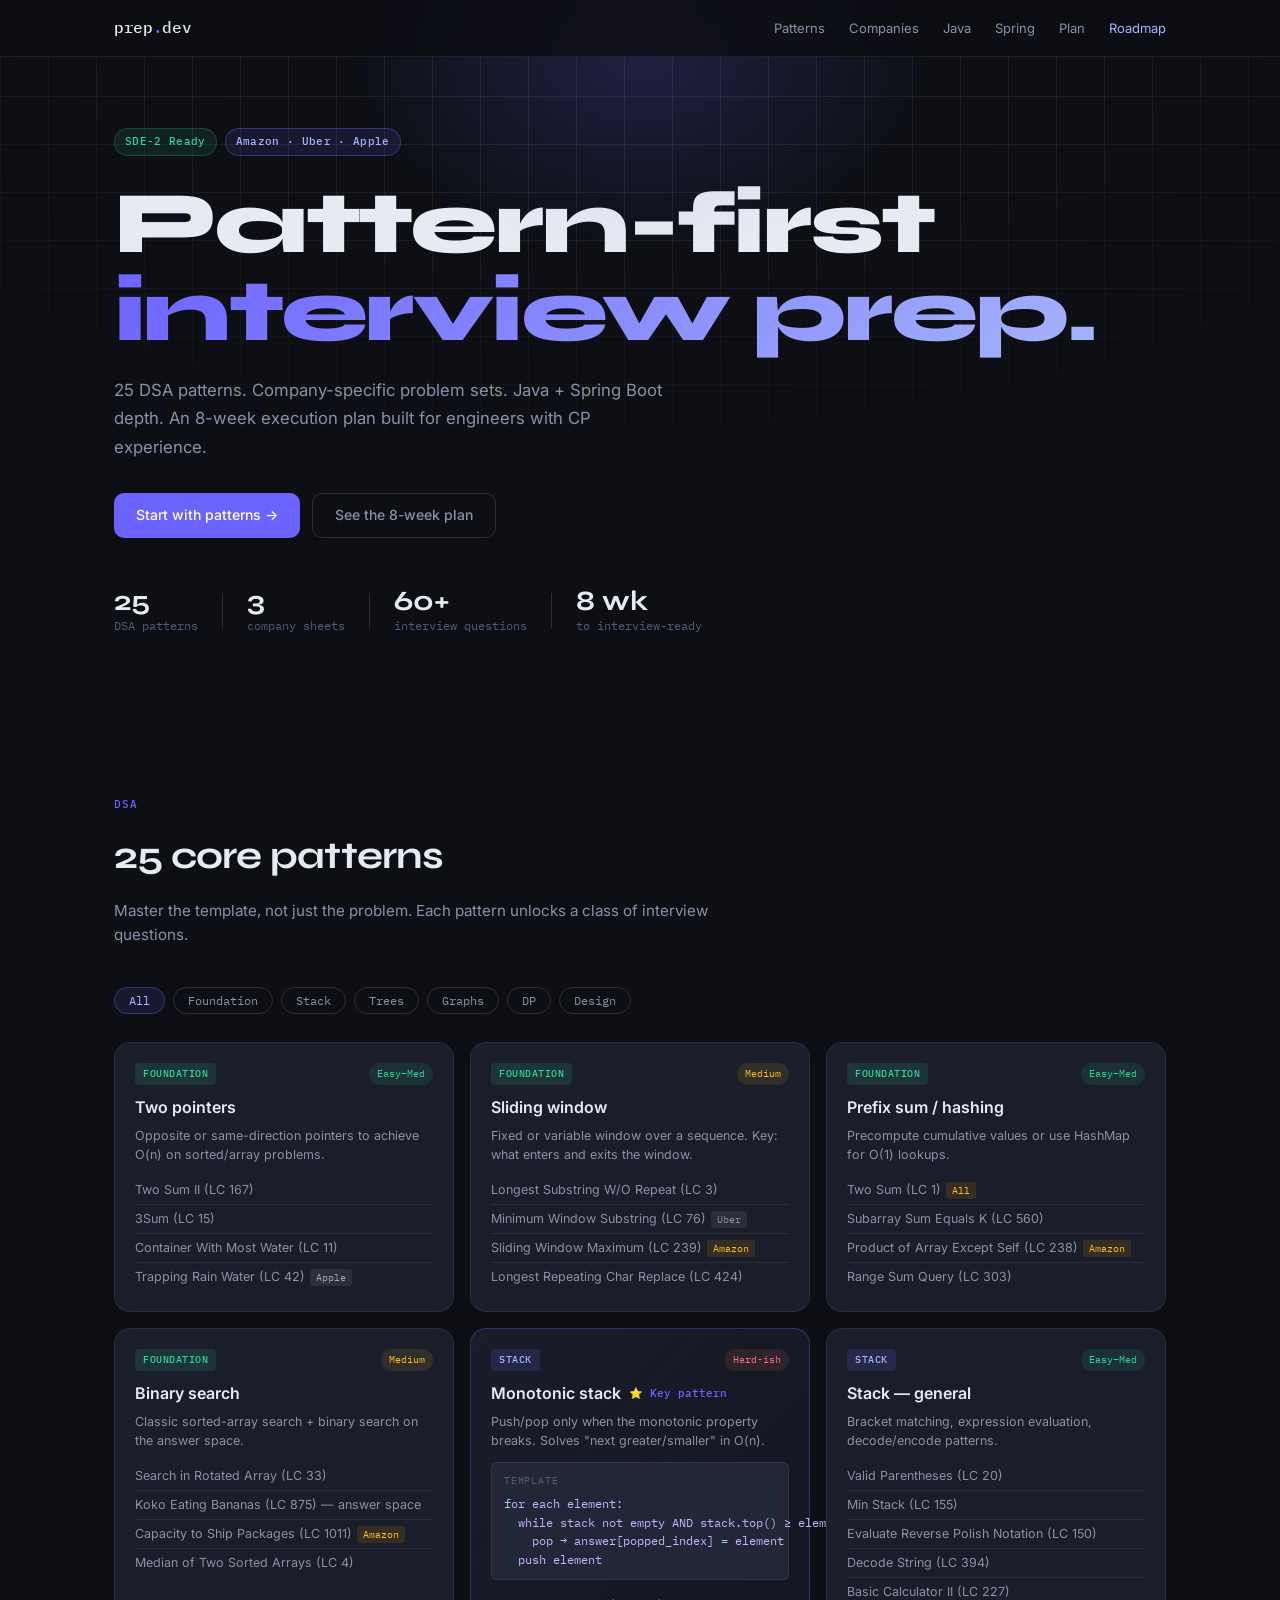
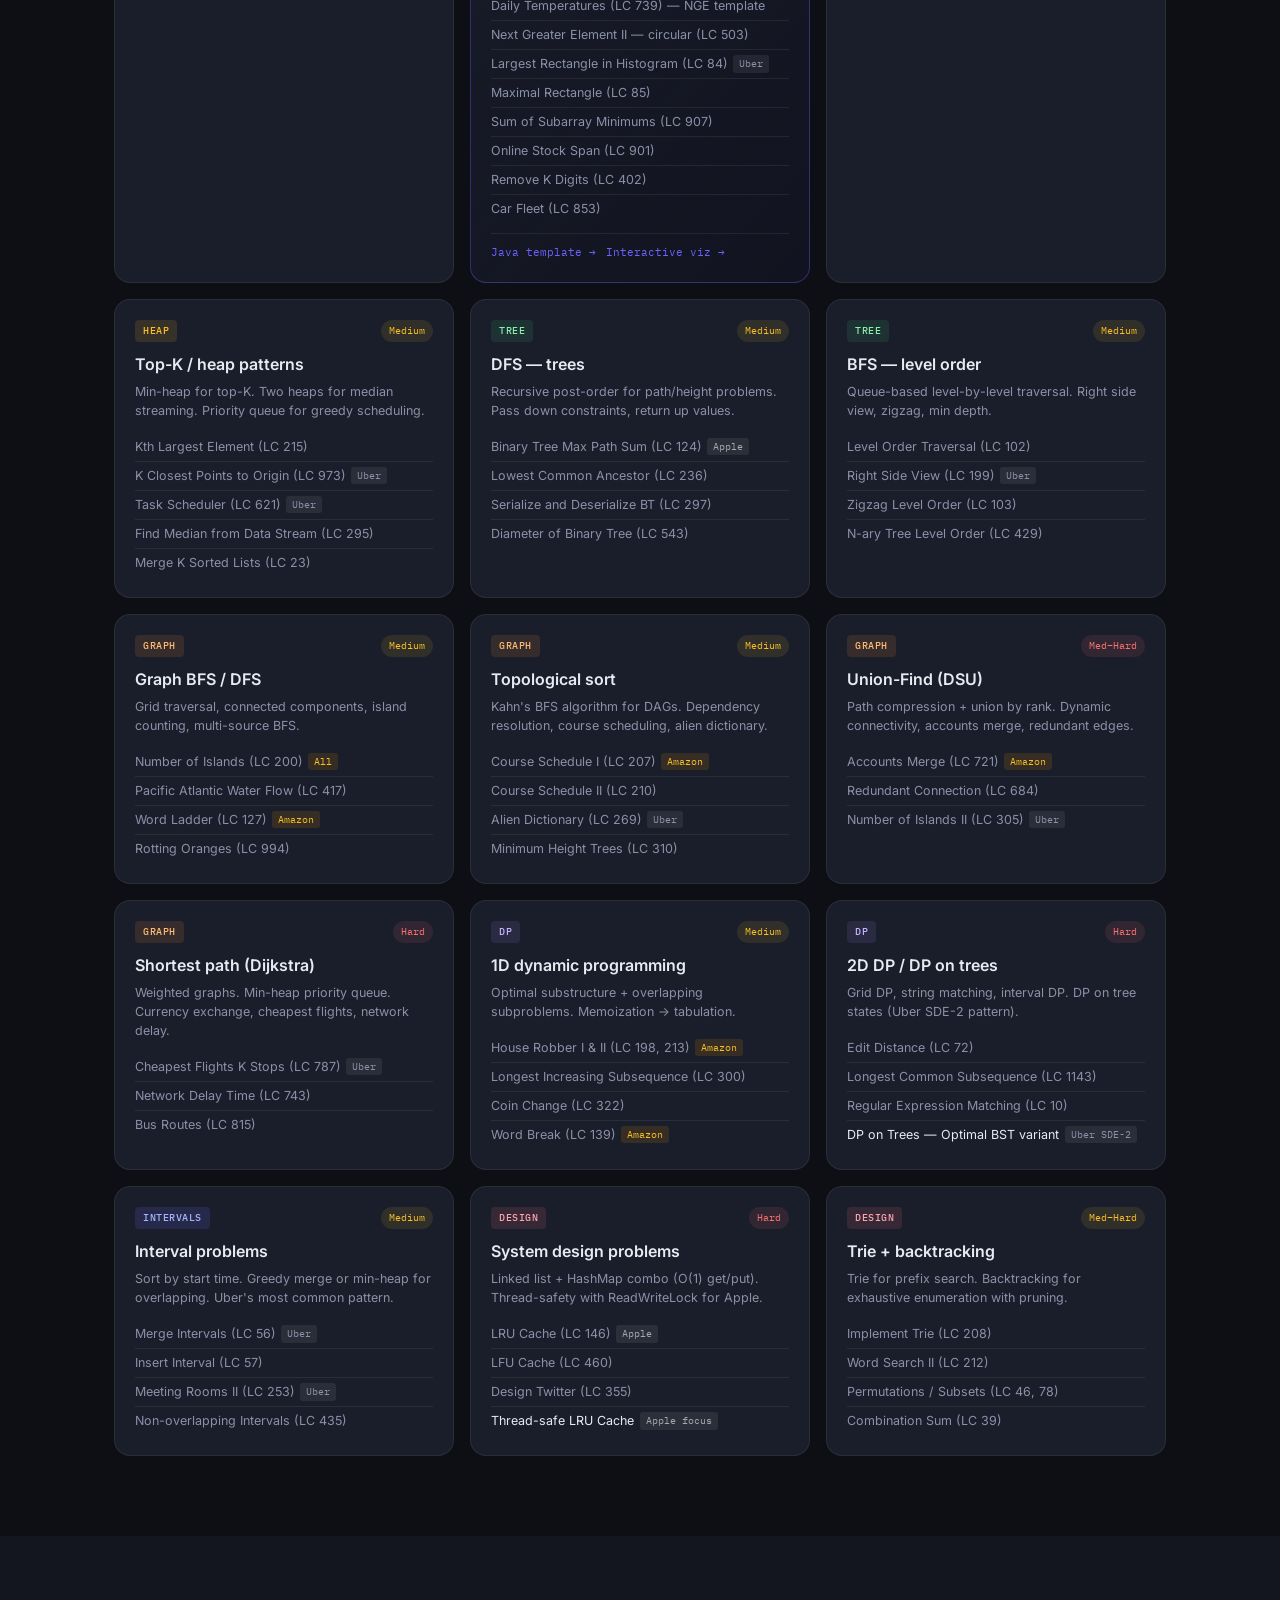
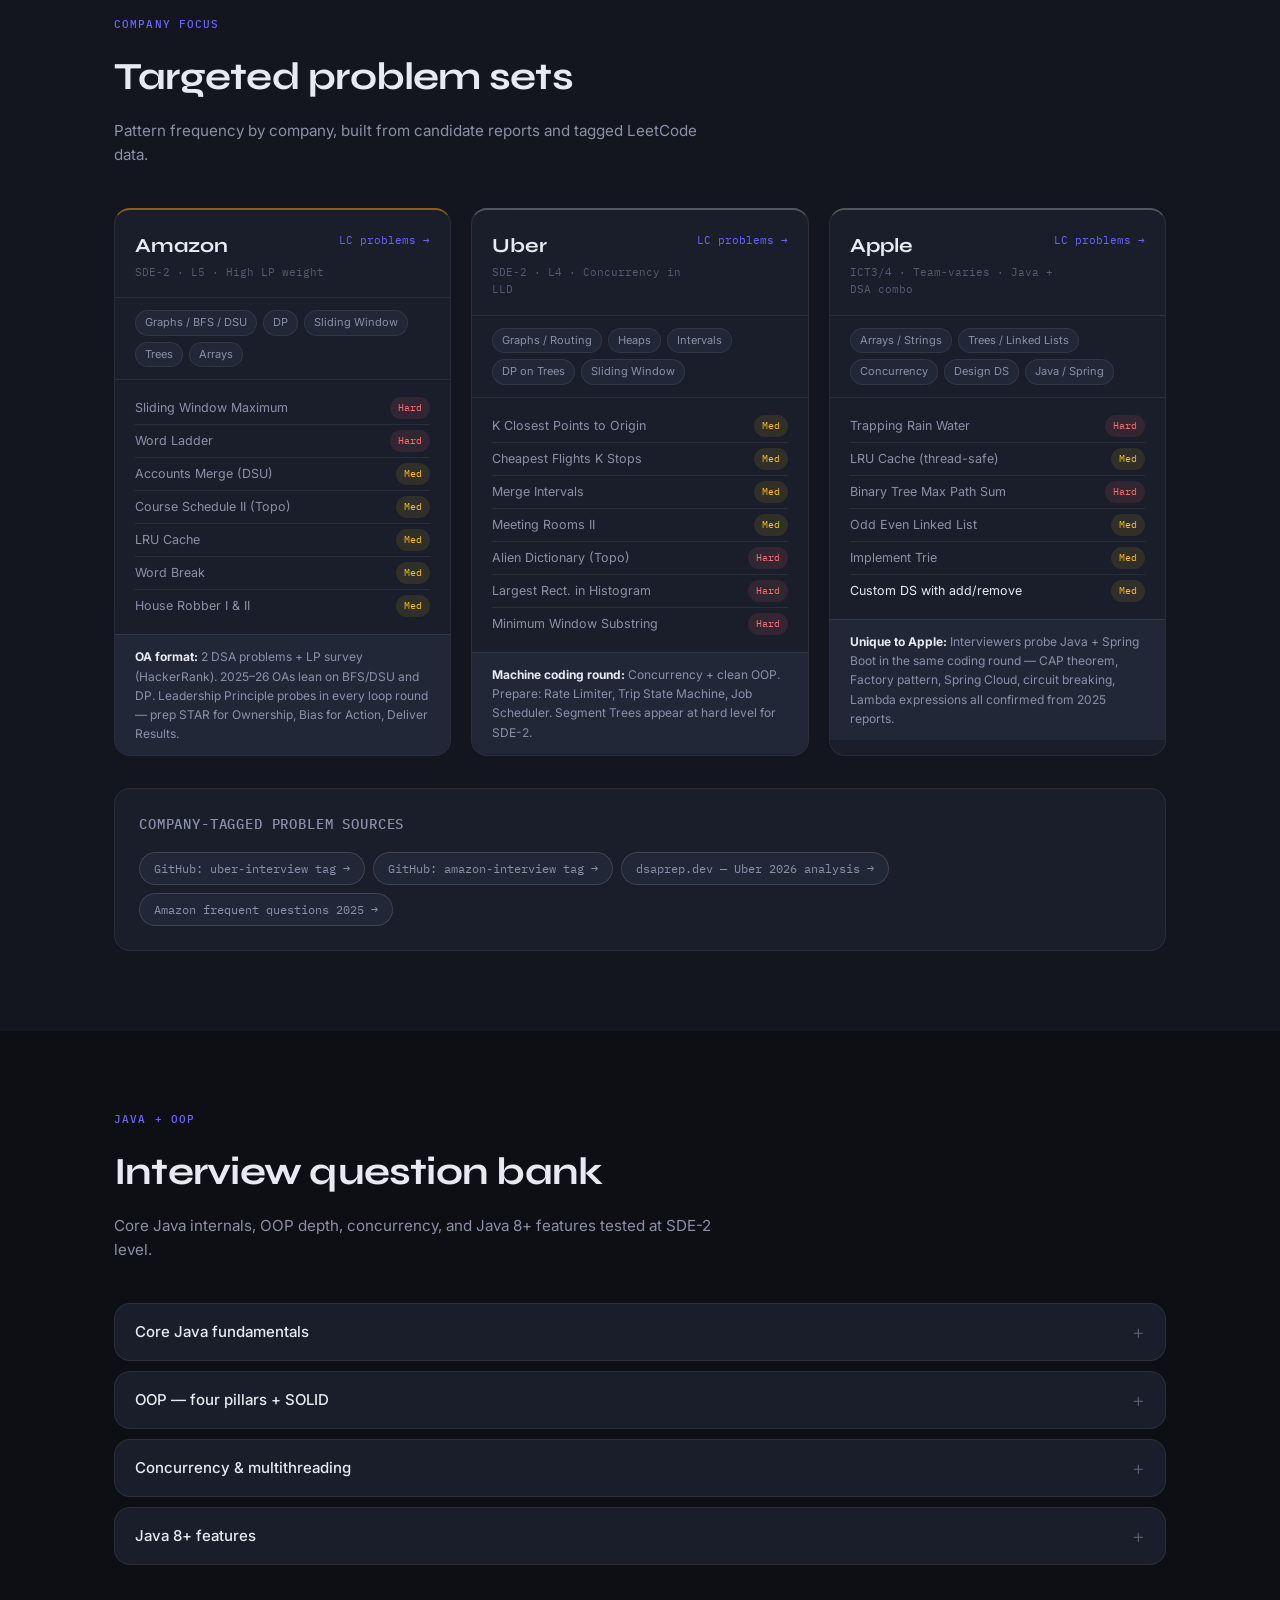
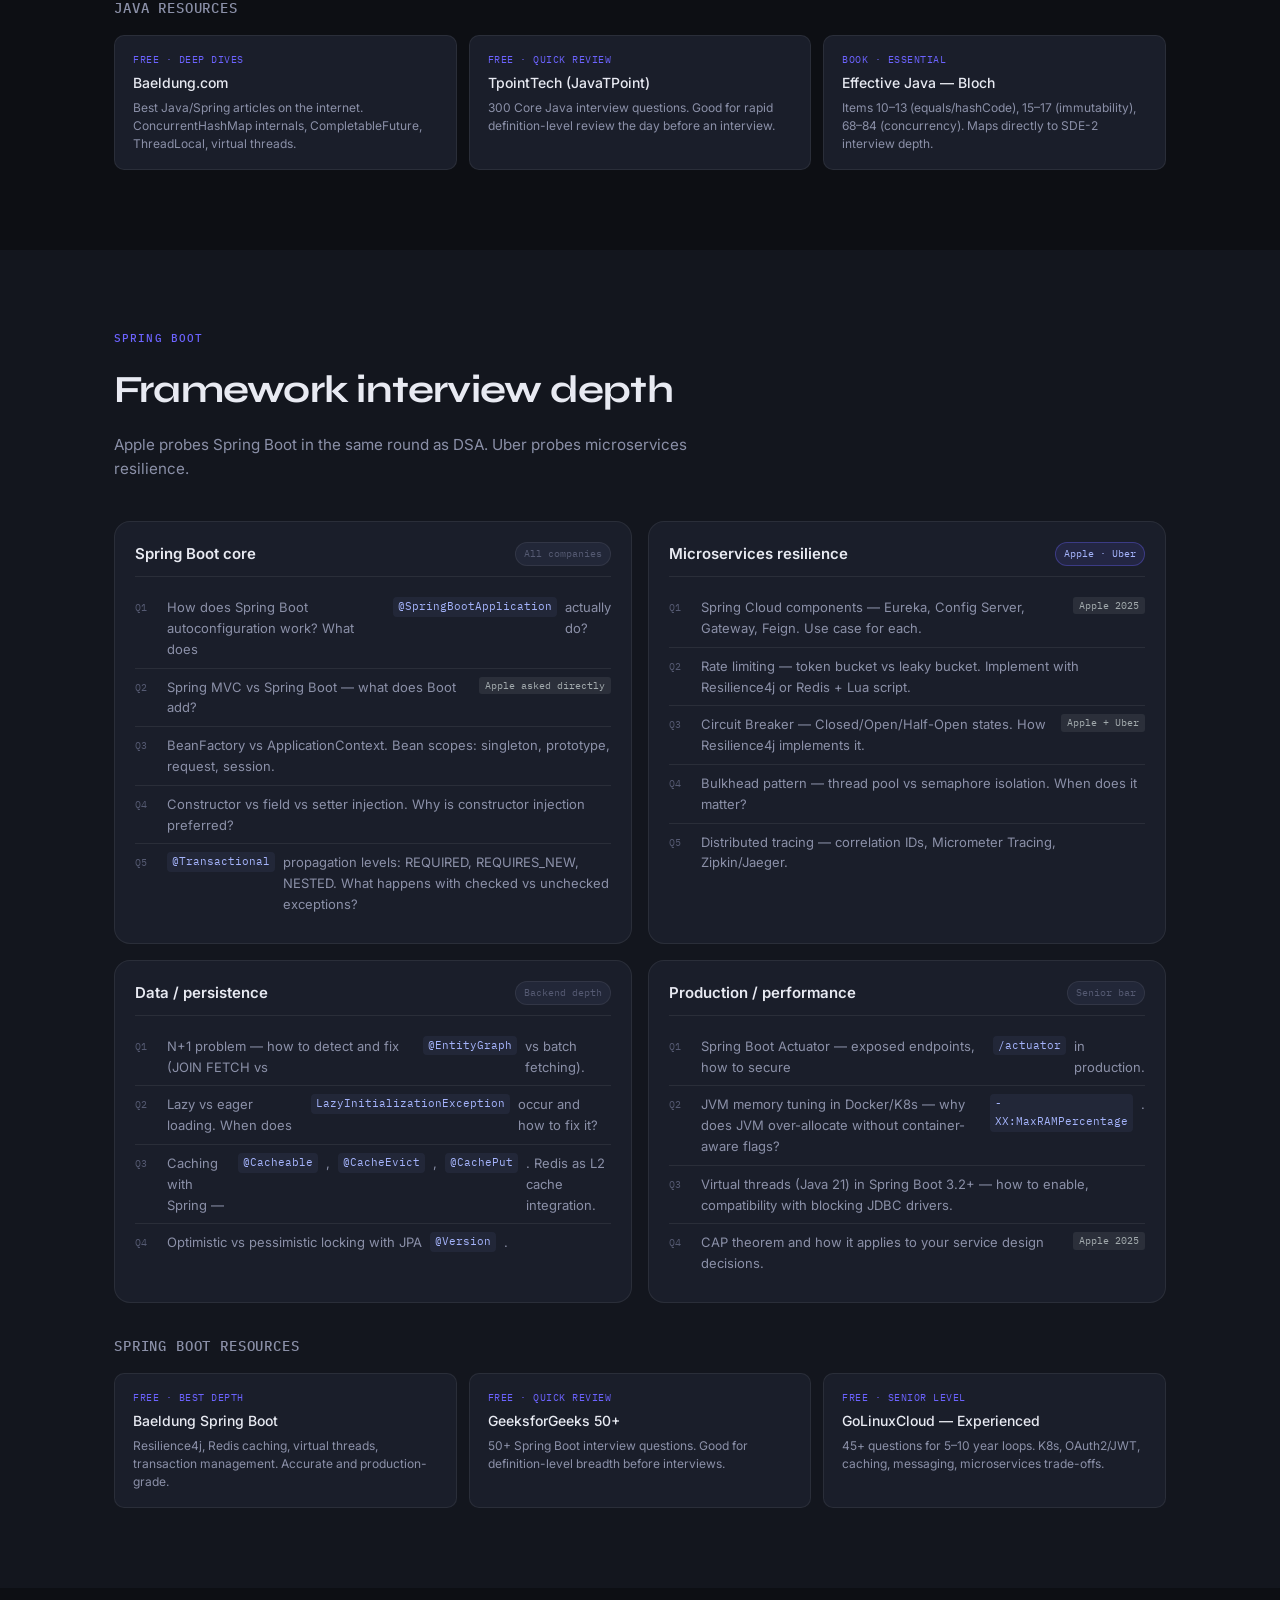
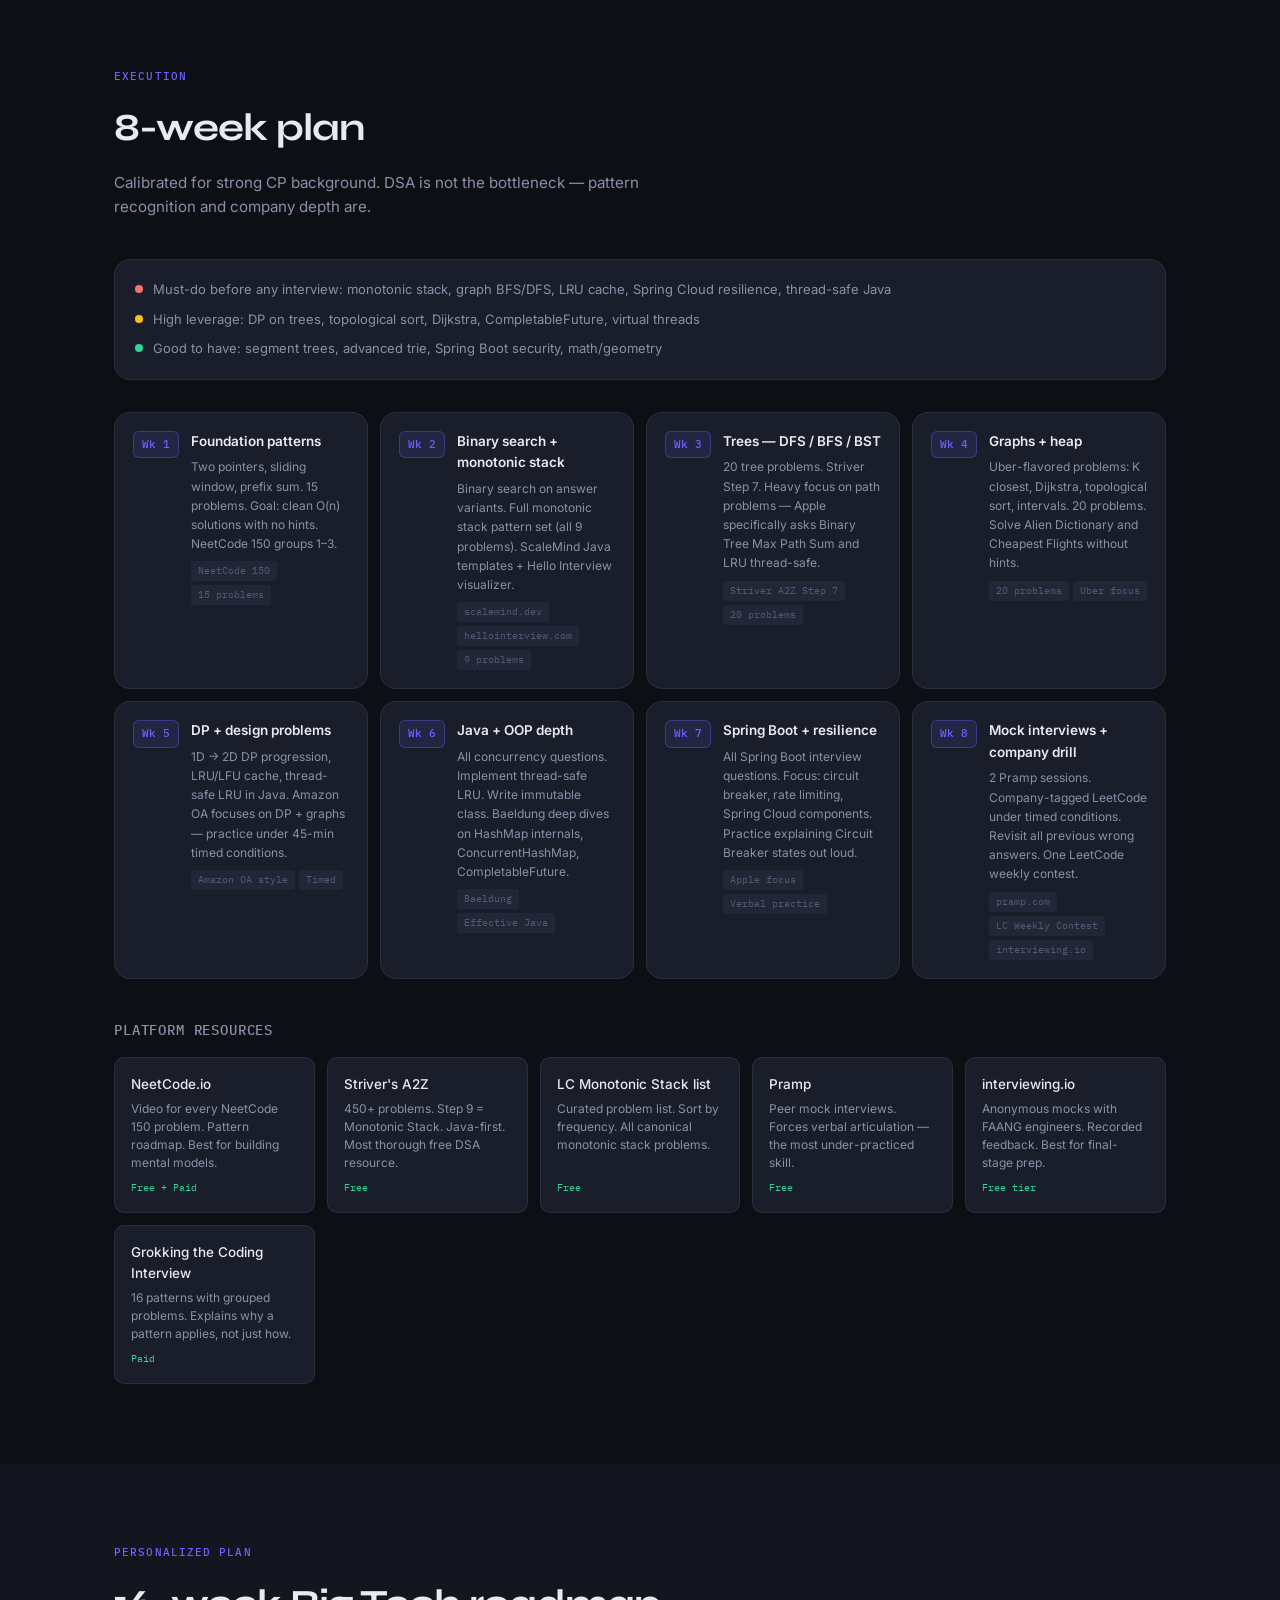
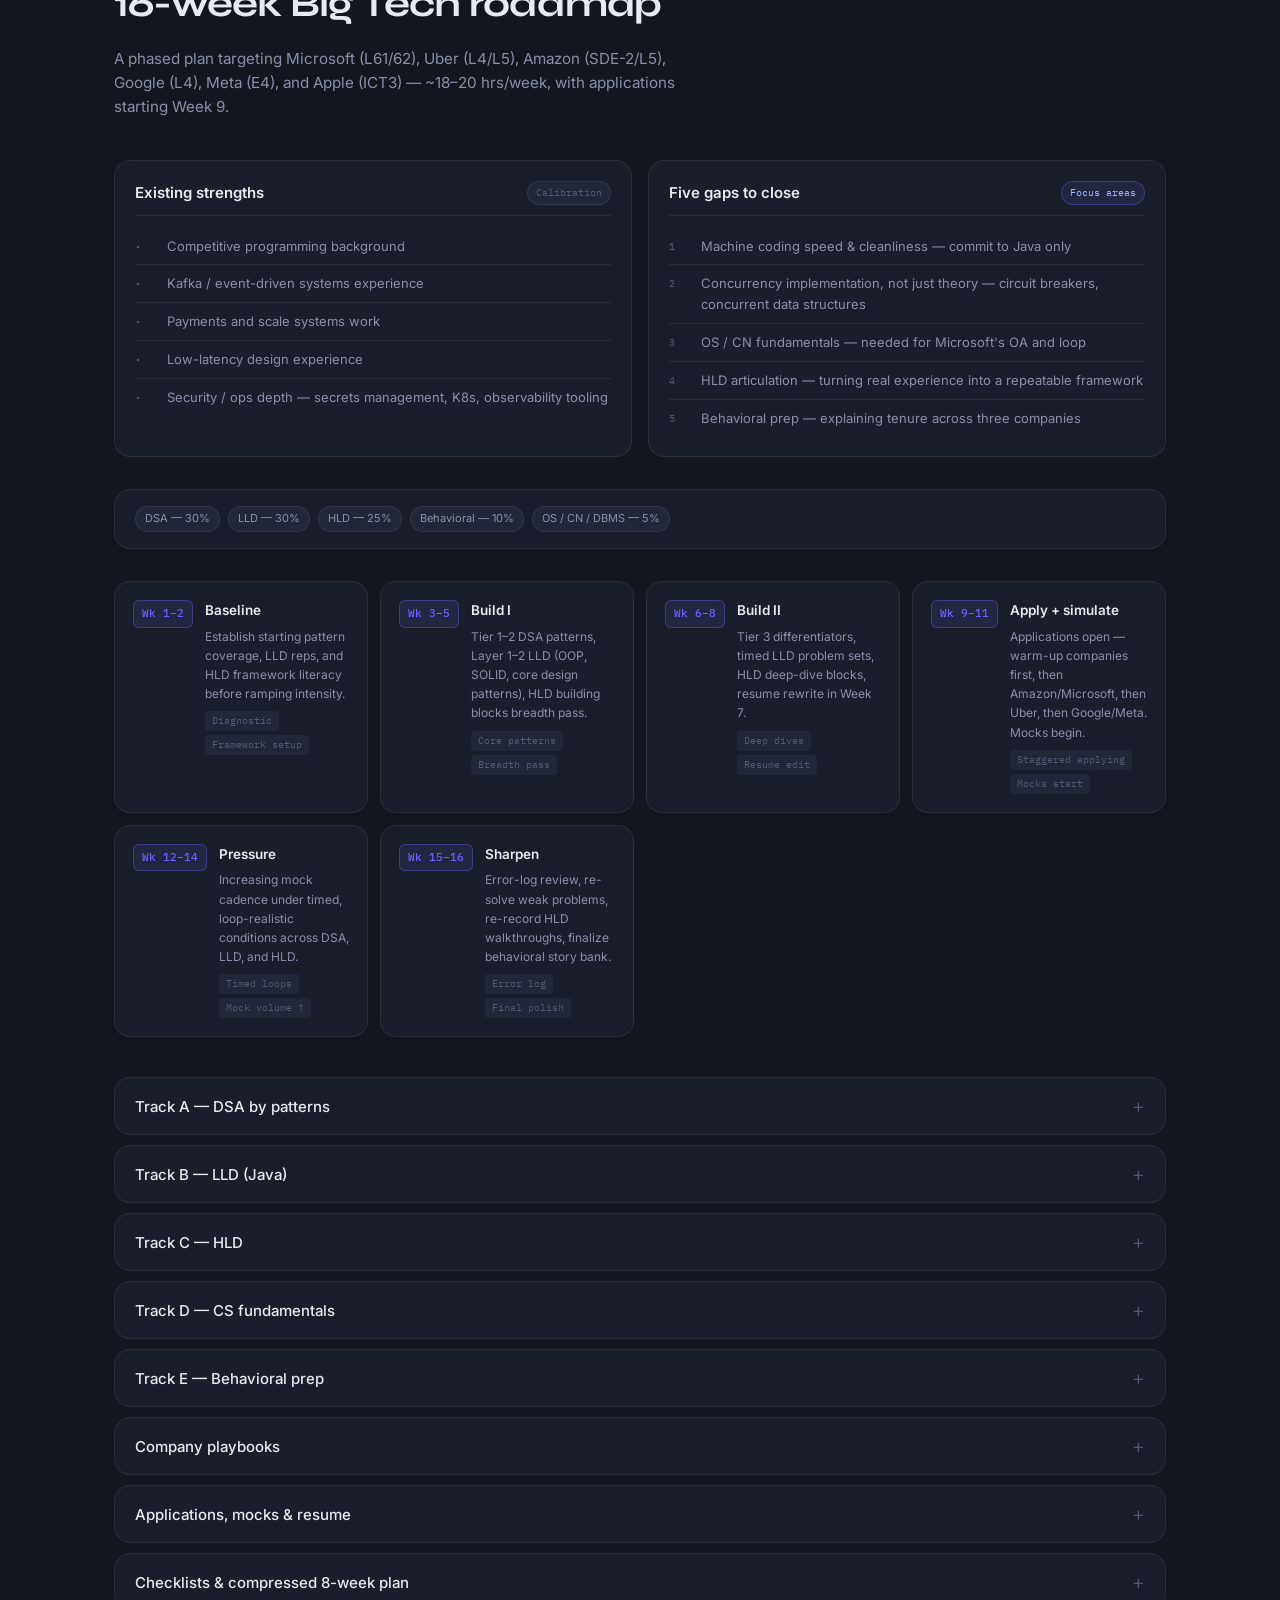
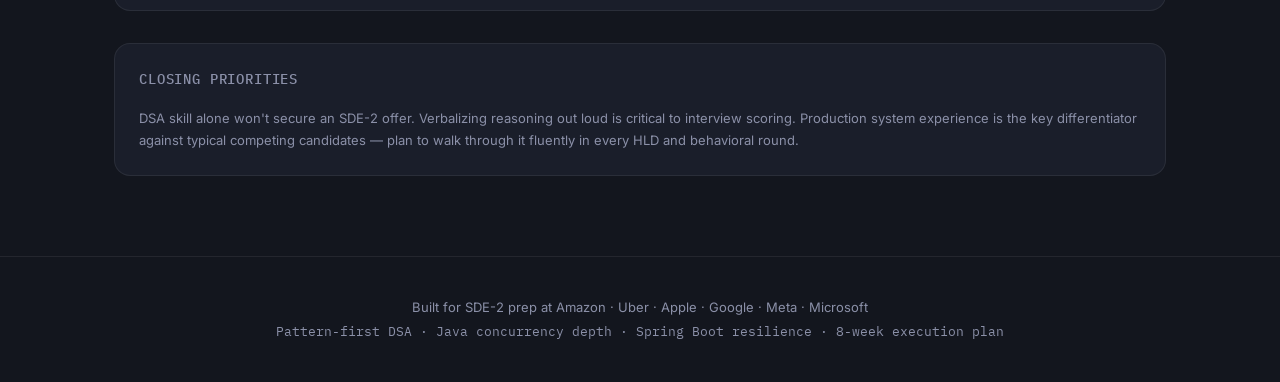
==== commit ec8fd665: "Deploy Google Doc content as a separate section on website (6a74e937f72220a779b2e782)" ====
--- a/index.html
+++ b/index.html
@@ -21,6 +21,7 @@
       <a href="#java">Java</a>
       <a href="#spring">Spring</a>
       <a href="#plan">Plan</a>
+      <a href="#roadmap">Roadmap</a>
     </div>
     <button class="nav-toggle" aria-label="Toggle menu">☰</button>
   </div>
@@ -781,6 +782,209 @@
   </div>
 </section>
 
+<!-- 16-WEEK BIG TECH ROADMAP -->
+<section id="roadmap" class="section section-alt">
+  <div class="container">
+    <div class="section-header">
+      <span class="section-eyebrow">Personalized Plan</span>
+      <h2>16-week Big Tech roadmap</h2>
+      <p>A phased plan targeting Microsoft (L61/62), Uber (L4/L5), Amazon (SDE-2/L5), Google (L4), Meta (E4), and Apple (ICT3) — ~18–20 hrs/week, with applications starting Week 9.</p>
+    </div>
+
+    <div class="spring-grid" style="margin-bottom:2rem;">
+      <div class="spring-topic">
+        <div class="spring-topic-header">
+          <h3>Existing strengths</h3>
+          <span class="topic-badge">Calibration</span>
+        </div>
+        <div class="q-item"><span class="q-num">•</span>Competitive programming background</div>
+        <div class="q-item"><span class="q-num">•</span>Kafka / event-driven systems experience</div>
+        <div class="q-item"><span class="q-num">•</span>Payments and scale systems work</div>
+        <div class="q-item"><span class="q-num">•</span>Low-latency design experience</div>
+        <div class="q-item"><span class="q-num">•</span>Security / ops depth — secrets management, K8s, observability tooling</div>
+      </div>
+      <div class="spring-topic">
+        <div class="spring-topic-header">
+          <h3>Five gaps to close</h3>
+          <span class="topic-badge topic-badge-uber">Focus areas</span>
+        </div>
+        <div class="q-item"><span class="q-num">1</span>Machine coding speed &amp; cleanliness — commit to Java only</div>
+        <div class="q-item"><span class="q-num">2</span>Concurrency implementation, not just theory — circuit breakers, concurrent data structures</div>
+        <div class="q-item"><span class="q-num">3</span>OS / CN fundamentals — needed for Microsoft's OA and loop</div>
+        <div class="q-item"><span class="q-num">4</span>HLD articulation — turning real experience into a repeatable framework</div>
+        <div class="q-item"><span class="q-num">5</span>Behavioral prep — explaining tenure across three companies</div>
+      </div>
+    </div>
+
+    <div class="time-alloc">
+      <span class="pill">DSA — 30%</span>
+      <span class="pill">LLD — 30%</span>
+      <span class="pill">HLD — 25%</span>
+      <span class="pill">Behavioral — 10%</span>
+      <span class="pill">OS / CN / DBMS — 5%</span>
+    </div>
+
+    <div class="timeline">
+      <div class="week-card">
+        <div class="week-num-badge">Wk 1–2</div>
+        <div class="week-content">
+          <h4>Baseline</h4>
+          <p>Establish starting pattern coverage, LLD reps, and HLD framework literacy before ramping intensity.</p>
+          <div class="week-tags"><span>Diagnostic</span><span>Framework setup</span></div>
+        </div>
+      </div>
+      <div class="week-card">
+        <div class="week-num-badge">Wk 3–5</div>
+        <div class="week-content">
+          <h4>Build I</h4>
+          <p>Tier 1–2 DSA patterns, Layer 1–2 LLD (OOP, SOLID, core design patterns), HLD building blocks breadth pass.</p>
+          <div class="week-tags"><span>Core patterns</span><span>Breadth pass</span></div>
+        </div>
+      </div>
+      <div class="week-card">
+        <div class="week-num-badge">Wk 6–8</div>
+        <div class="week-content">
+          <h4>Build II</h4>
+          <p>Tier 3 differentiators, timed LLD problem sets, HLD deep-dive blocks, resume rewrite in Week 7.</p>
+          <div class="week-tags"><span>Deep dives</span><span>Resume edit</span></div>
+        </div>
+      </div>
+      <div class="week-card">
+        <div class="week-num-badge">Wk 9–11</div>
+        <div class="week-content">
+          <h4>Apply + simulate</h4>
+          <p>Applications open — warm-up companies first, then Amazon/Microsoft, then Uber, then Google/Meta. Mocks begin.</p>
+          <div class="week-tags"><span>Staggered applying</span><span>Mocks start</span></div>
+        </div>
+      </div>
+      <div class="week-card">
+        <div class="week-num-badge">Wk 12–14</div>
+        <div class="week-content">
+          <h4>Pressure</h4>
+          <p>Increasing mock cadence under timed, loop-realistic conditions across DSA, LLD, and HLD.</p>
+          <div class="week-tags"><span>Timed loops</span><span>Mock volume ↑</span></div>
+        </div>
+      </div>
+      <div class="week-card">
+        <div class="week-num-badge">Wk 15–16</div>
+        <div class="week-content">
+          <h4>Sharpen</h4>
+          <p>Error-log review, re-solve weak problems, re-record HLD walkthroughs, finalize behavioral story bank.</p>
+          <div class="week-tags"><span>Error log</span><span>Final polish</span></div>
+        </div>
+      </div>
+    </div>
+
+    <div class="accordion-grid">
+
+      <div class="accordion">
+        <button class="accordion-header" onclick="toggleAccordion(this)">
+          <span>Track A — DSA by patterns</span><span class="acc-icon">+</span>
+        </button>
+        <div class="accordion-body">
+          <div class="q-item"><span class="q-num">•</span>~180–220 problems across three tiers.</div>
+          <div class="q-item"><span class="q-num">T1</span><strong>Automatic:</strong> Two Pointers, Sliding Window, Prefix Sum, Hashing, Binary Search on Answer, Heaps, Intervals, Monotonic Stack, Stack/Parentheses.</div>
+          <div class="q-item"><span class="q-num">T2</span><strong>SDE-2 core:</strong> Trees, BST, Graph traversal, Topological Sort, Shortest Path, Union-Find, Backtracking, 1-D DP, 2-D/Grid DP, Knapsack, Greedy.</div>
+          <div class="q-item"><span class="q-num">T3</span><strong>Differentiators:</strong> Trie, Segment Tree/Fenwick, Bit Manipulation, Matrix/Design, Math/Randomized.</div>
+          <div class="q-item"><span class="q-num">•</span>Method: the "20-minute rule" for pattern recognition, narrating solutions aloud. Amazon rewards a working brute force over a "buggy optimal" solution; Google/Meta expect optimal solutions under tighter time.</div>
+          <blockquote class="roadmap-quote">"This single habit is worth more than 200 extra problems" — on weekly error-log review.</blockquote>
+          <div class="q-item"><span class="q-num">•</span><strong>Resources:</strong> AlgoMaster.io, awesome-leetcode-resources, NeetCode 250, LeetCode company tags, Codeforces Div 2.</div>
+        </div>
+      </div>
+
+      <div class="accordion">
+        <button class="accordion-header" onclick="toggleAccordion(this)">
+          <span>Track B — LLD (Java)</span><span class="acc-icon">+</span>
+        </button>
+        <div class="accordion-body">
+          <div class="q-item"><span class="q-num">•</span>Java committed as the interview language throughout.</div>
+          <div class="q-item"><span class="q-num">L1</span><strong>Foundations:</strong> OOP pillars, SOLID, UML, Java concurrency primitives (ReentrantLock, ConcurrentHashMap, CompletableFuture).</div>
+          <div class="q-item"><span class="q-num">L2</span><strong>Patterns —</strong> Tier 1: Strategy, Observer, Factory/Abstract Factory, State. Tier 2: Singleton, Builder, Decorator, Adapter, Command, Chain of Responsibility, Template Method, Composite, Proxy, Facade, Iterator. Tier 3: Flyweight, Prototype, Mediator, Visitor, Bridge, Memento.</div>
+          <div class="q-item"><span class="q-num">L3</span><strong>45-min drills —</strong> Set A: Parking Lot, Vending Machine, ATM, Tic-Tac-Toe, Library System. Set B: Elevator, Rate Limiter, LRU/LFU Cache, Seat Booking, Splitwise, Notification Service, Logging Framework, KV Store w/ Transactions, File System. Set C: Circuit Breaker, Job Scheduler, Concurrent HashMap w/ getRandom, Order Matching Engine, Payment Gateway, Ride-hailing, Food Delivery, Alert System, Transaction Filtering, Chess, Auction System. Set D: bounded queues, producer-consumer, thread-safe LRU, connection pools, dining philosophers.</div>
+          <div class="q-item"><span class="q-num">•</span><strong>DBMS:</strong> normalization, indexing, ACID/isolation levels, locking strategies, schema exercises.</div>
+          <div class="q-item"><span class="q-num">•</span><strong>Resources:</strong> awesome-low-level-design, Refactoring.Guru, <em>Head First Design Patterns</em>, Christopher Okhravi, Concept &amp;&amp; Coding by Shrayansh, Udit Agarwal, CodeZym.</div>
+        </div>
+      </div>
+
+      <div class="accordion">
+        <button class="accordion-header" onclick="toggleAccordion(this)">
+          <span>Track C — HLD</span><span class="acc-icon">+</span>
+        </button>
+        <div class="accordion-body">
+          <div class="q-item"><span class="q-num">•</span><strong>8-step framework:</strong> Requirements → Estimation → API Design → Data Model → High-level Architecture → Deep Dive → Stress Test → Wrap-up.</div>
+          <div class="q-item"><span class="q-num">•</span>Commit to decisions rather than hedging; match technical vocabulary to actual system scale (don't misapply CAP theorem to non-distributed systems).</div>
+          <div class="q-item"><span class="q-num">•</span><strong>Breadth pass:</strong> load balancers, CDN, DNS, SQL vs NoSQL, caching, message queues, object storage, search, rate limiting, consistent hashing, protocols, observability.</div>
+          <div class="q-item"><span class="q-num">A</span>CAP/PACELC, consistency models, replication, consensus (Raft/Paxos), partitioning/sharding, distributed transactions.</div>
+          <div class="q-item"><span class="q-num">B</span>Storage engines (B-tree vs LSM), caching strategies, Kafka internals, indexing/search, time-series aggregation, geospatial indexing.</div>
+          <div class="q-item"><span class="q-num">C</span>Failure handling, rate limiting, networking, real-time delivery, ID generation, multi-region architecture, observability, security, cost awareness.</div>
+          <div class="q-item"><span class="q-num">•</span><strong>Problem set:</strong> Foundational, Feed &amp; Social, Real-time, Geo, Data-heavy, Financial — plus a polished walkthrough of your own production systems.</div>
+          <div class="q-item"><span class="q-num">•</span><strong>Resources:</strong> Hello Interview (primary spine), Jordan Has No Life, <em>Designing Data-Intensive Applications</em>, <em>System Design Interview</em> Vol 1/2, system-design-primer, ByteByteGo, MIT 6.5840.</div>
+        </div>
+      </div>
+
+      <div class="accordion">
+        <button class="accordion-header" onclick="toggleAccordion(this)">
+          <span>Track D — CS fundamentals</span><span class="acc-icon">+</span>
+        </button>
+        <div class="accordion-body">
+          <div class="q-item"><span class="q-num">OS</span>Processes/threads, scheduling, memory management, deadlocks, synchronization primitives, IPC.</div>
+          <div class="q-item"><span class="q-num">CN</span>OSI/TCP-IP, TCP vs UDP, HTTP versions, TLS, DNS, "what happens when you type a URL."</div>
+          <div class="q-item"><span class="q-num">JVM</span>Memory model, GC, HashMap internals, concurrency semantics.</div>
+        </div>
+      </div>
+
+      <div class="accordion">
+        <button class="accordion-header" onclick="toggleAccordion(this)">
+          <span>Track E — Behavioral prep</span><span class="acc-icon">+</span>
+        </button>
+        <div class="accordion-body">
+          <div class="q-item"><span class="q-num">•</span><strong>Story bank:</strong> 12 STARR-format stories mapped to resume achievements and interview signals (Ownership, Dive Deep, Customer Obsession), checked against Amazon's 16 Leadership Principles.</div>
+          <div class="q-item"><span class="q-num">•</span><strong>Tenure question:</strong> frame three prior job changes as a trajectory that reads as "increasing depth, not restlessness."</div>
+          <div class="q-item"><span class="q-num">•</span><strong>Company framing:</strong> Amazon (LP-scoring every round), Microsoft, Uber, Google ("Googleyness"), Meta (tighter behavioral pacing).</div>
+        </div>
+      </div>
+
+      <div class="accordion">
+        <button class="accordion-header" onclick="toggleAccordion(this)">
+          <span>Company playbooks</span><span class="acc-icon">+</span>
+        </button>
+        <div class="accordion-body">
+          <div class="q-item"><span class="q-num">•</span>Dedicated playbook per company — Microsoft, Uber, Amazon, Google, Meta, Apple.</div>
+          <div class="q-item"><span class="q-num">•</span>Each covers typical interview loop structure, round composition, common question types, and a recommended preparation window.</div>
+        </div>
+      </div>
+
+      <div class="accordion">
+        <button class="accordion-header" onclick="toggleAccordion(this)">
+          <span>Applications, mocks &amp; resume</span><span class="acc-icon">+</span>
+        </button>
+        <div class="accordion-body">
+          <div class="q-item"><span class="q-num">•</span>Strict "prepare only" through Week 8. Staggered applications from Week 9 — warm-up companies, then Amazon/Microsoft, then Uber, then Google/Meta.</div>
+          <div class="q-item"><span class="q-num">•</span>Increasing mock interview cadence from Week 9 (free and paid options).</div>
+          <div class="q-item"><span class="q-num">•</span><strong>Resume changes (Wk 7):</strong> lead with scale metrics, cut buzzword padding (redundant "AI" mentions), trim the language list to 2–3 core languages, add impact metrics to the thin bullet on the short-tenure role.</div>
+        </div>
+      </div>
+
+      <div class="accordion">
+        <button class="accordion-header" onclick="toggleAccordion(this)">
+          <span>Checklists &amp; compressed 8-week plan</span><span class="acc-icon">+</span>
+        </button>
+        <div class="accordion-body">
+          <div class="q-item"><span class="q-num">•</span><strong>Weekly:</strong> problem-count targets, pattern implementation reps, mocks from Week 9 onward.</div>
+          <div class="q-item"><span class="q-num">•</span><strong>Monthly:</strong> re-solve error-log problems, redo old LLD problems, re-record HLD walkthroughs.</div>
+          <div class="q-item"><span class="q-num">•</span><strong>If compressed to 8 weeks</strong> — cut: Tier 3 DSA, some LLD/HLD problems, OS/CN (unless targeting Microsoft/Apple). Keep non-negotiable: error log, concurrency drills, behavioral story bank, timed LLD practice, production-system walkthroughs.</div>
+        </div>
+      </div>
+
+    </div>
+
+    <div class="resources-strip" style="margin-top:2rem;">
+      <h3>Closing priorities</h3>
+      <p style="font-size:13px;color:var(--text-secondary);line-height:1.7;">DSA skill alone won't secure an SDE-2 offer. Verbalizing reasoning out loud is critical to interview scoring. Production system experience is the key differentiator against typical competing candidates — plan to walk through it fluently in every HLD and behavioral round.</p>
+    </div>
+  </div>
+</section>
+
 <footer class="footer">
   <div class="container">
     <p>Built for SDE-2 prep at Amazon · Uber · Apple · Google · Meta · Microsoft</p>
--- a/style.css
+++ b/style.css
@@ -775,6 +775,26 @@
   border-radius: 3px;
   background: var(--surface-3);
   color: var(--text-muted);
+}
+
+.time-alloc {
+  display: flex;
+  flex-wrap: wrap;
+  gap: 8px;
+  background: var(--surface-2);
+  border: 1px solid var(--border);
+  border-radius: var(--radius-lg);
+  padding: 1rem 1.25rem;
+  margin-bottom: 2rem;
+}
+.roadmap-quote {
+  font-size: 13px;
+  color: var(--text-secondary);
+  line-height: 1.7;
+  font-style: italic;
+  border-left: 2px solid var(--accent-border);
+  padding-left: 12px;
+  margin: 10px 0;
 }
 
 .final-res-grid {
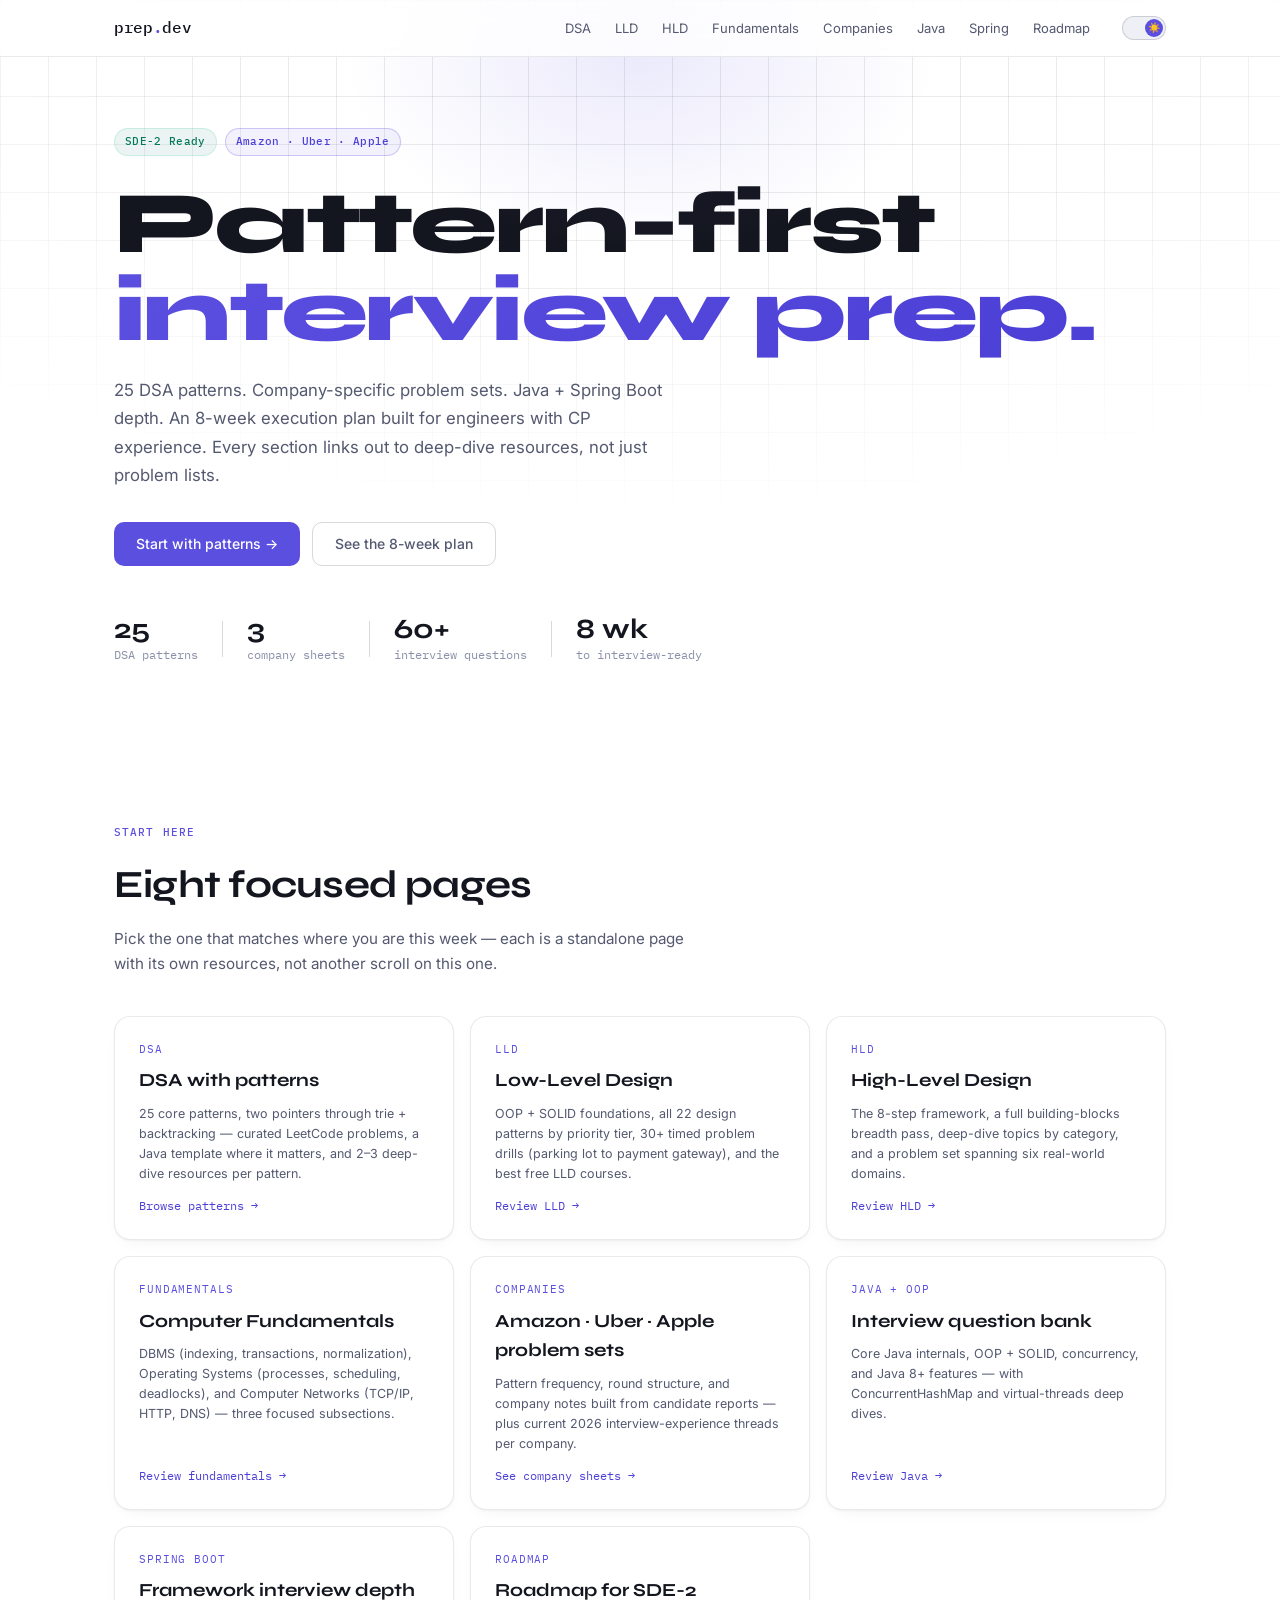
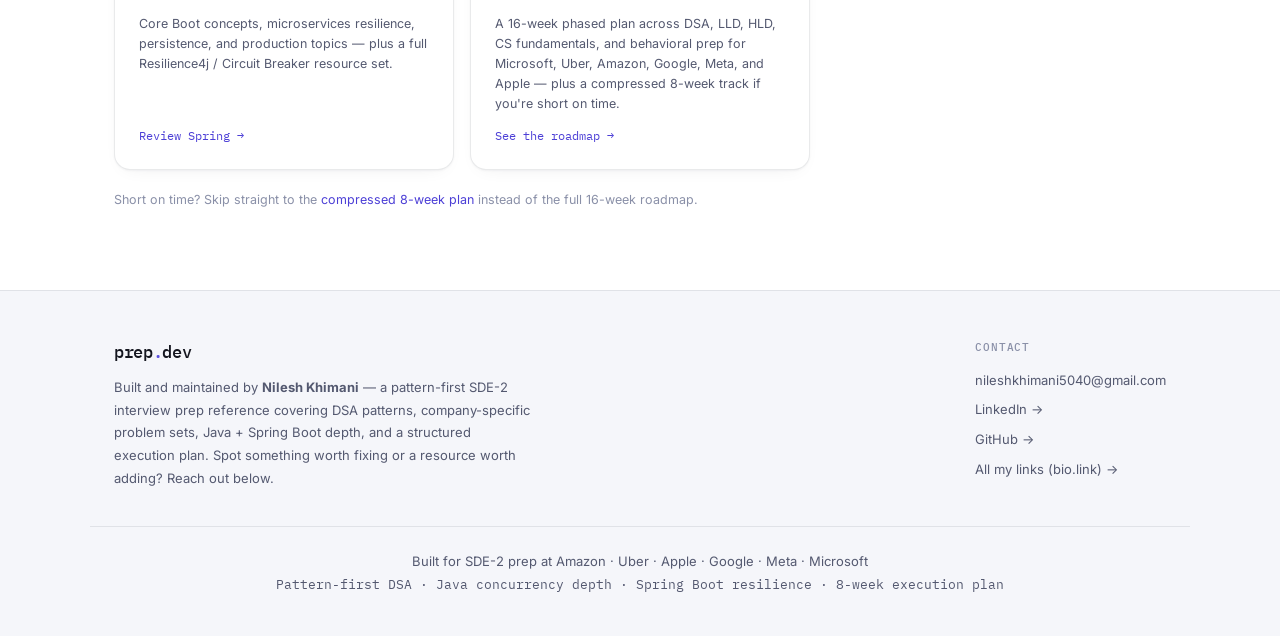
==== commit cb3a6f49: "Rebuild as multi-page site: LLD/HLD/Fundamentals, theme toggle, contact footer - Split single-page s" ====
--- a/index.html
+++ b/index.html
@@ -4,26 +4,41 @@
 <meta charset="UTF-8">
 <meta name="viewport" content="width=device-width, initial-scale=1.0">
 <title>SDE-2 Interview Prep — DSA · Java · System Design</title>
+<meta name="description" content="Pattern-first SDE-2 interview prep: 25 DSA patterns, company problem sets for Amazon/Uber/Apple, Java + Spring Boot depth, an 8-week plan, and a 16-week Big Tech roadmap.">
 <link rel="preconnect" href="https://fonts.googleapis.com">
 <link rel="preconnect" href="https://fonts.gstatic.com" crossorigin>
 <link href="https://fonts.googleapis.com/css2?family=IBM+Plex+Mono:wght@400;500&family=Inter:wght@300;400;500;600&family=Syne:wght@700;800&display=swap" rel="stylesheet">
 <link rel="stylesheet" href="style.css">
+<script>
+(function () {
+  var t = localStorage.getItem('theme');
+  if (!t) { t = window.matchMedia('(prefers-color-scheme: light)').matches ? 'light' : 'dark'; }
+  document.documentElement.setAttribute('data-theme', t);
+})();
+</script>
 </head>
 <body>
 
 <!-- NAV -->
 <nav class="nav">
   <div class="nav-inner">
-    <span class="nav-logo">prep<span class="logo-accent">.</span>dev</span>
+    <a href="index.html" class="nav-logo">prep<span class="logo-accent">.</span>dev</a>
     <div class="nav-links">
-      <a href="#patterns">Patterns</a>
-      <a href="#companies">Companies</a>
-      <a href="#java">Java</a>
-      <a href="#spring">Spring</a>
-      <a href="#plan">Plan</a>
-      <a href="#roadmap">Roadmap</a>
+      <a href="patterns.html">DSA</a>
+      <a href="lld.html">LLD</a>
+      <a href="hld.html">HLD</a>
+      <a href="fundamentals.html">Fundamentals</a>
+      <a href="companies.html">Companies</a>
+      <a href="java.html">Java</a>
+      <a href="spring.html">Spring</a>
+      <a href="roadmap.html">Roadmap</a>
     </div>
-    <button class="nav-toggle" aria-label="Toggle menu">☰</button>
+    <div class="nav-right">
+      <button class="theme-toggle" aria-label="Toggle light/dark theme">
+        <span class="theme-toggle-knob"></span>
+      </button>
+      <button class="nav-toggle" aria-label="Toggle menu">☰</button>
+    </div>
   </div>
 </nav>
 
@@ -39,10 +54,10 @@
       Pattern-first<br>
       <span class="title-accent">interview prep.</span>
     </h1>
-    <p class="hero-sub">25 DSA patterns. Company-specific problem sets. Java + Spring Boot depth. An 8-week execution plan built for engineers with CP experience.</p>
+    <p class="hero-sub">25 DSA patterns. Company-specific problem sets. Java + Spring Boot depth. An 8-week execution plan built for engineers with CP experience. Every section links out to deep-dive resources, not just problem lists.</p>
     <div class="hero-actions">
-      <a href="#patterns" class="btn btn-primary">Start with patterns →</a>
-      <a href="#plan" class="btn btn-ghost">See the 8-week plan</a>
+      <a href="patterns.html" class="btn btn-primary">Start with patterns →</a>
+      <a href="plan.html" class="btn btn-ghost">See the 8-week plan</a>
     </div>
     <div class="hero-stats">
       <div class="stat"><span class="stat-num">25</span><span class="stat-label">DSA patterns</span></div>
@@ -56,937 +71,95 @@
   </div>
 </section>
 
-<!-- DSA PATTERNS -->
-<section id="patterns" class="section">
+<!-- SITE MAP / NAV CARDS -->
+<section class="section">
   <div class="container">
     <div class="section-header">
-      <span class="section-eyebrow">DSA</span>
-      <h2>25 core patterns</h2>
-      <p>Master the template, not just the problem. Each pattern unlocks a class of interview questions.</p>
+      <span class="section-eyebrow">Start here</span>
+      <h2>Eight focused pages</h2>
+      <p>Pick the one that matches where you are this week — each is a standalone page with its own resources, not another scroll on this one.</p>
     </div>
 
-    <div class="pattern-filter">
-      <button class="filter-btn active" data-filter="all">All</button>
-      <button class="filter-btn" data-filter="foundation">Foundation</button>
-      <button class="filter-btn" data-filter="stack">Stack</button>
-      <button class="filter-btn" data-filter="tree">Trees</button>
-      <button class="filter-btn" data-filter="graph">Graphs</button>
-      <button class="filter-btn" data-filter="dp">DP</button>
-      <button class="filter-btn" data-filter="design">Design</button>
+    <div class="nav-cards">
+
+      <a href="patterns.html" class="nav-card">
+        <span class="nav-card-icon">DSA</span>
+        <h3>DSA with patterns</h3>
+        <p>25 core patterns, two pointers through trie + backtracking — curated LeetCode problems, a Java template where it matters, and 2–3 deep-dive resources per pattern.</p>
+        <span class="nav-card-cta">Browse patterns →</span>
+      </a>
+
+      <a href="lld.html" class="nav-card">
+        <span class="nav-card-icon">LLD</span>
+        <h3>Low-Level Design</h3>
+        <p>OOP + SOLID foundations, all 22 design patterns by priority tier, 30+ timed problem drills (parking lot to payment gateway), and the best free LLD courses.</p>
+        <span class="nav-card-cta">Review LLD →</span>
+      </a>
+
+      <a href="hld.html" class="nav-card">
+        <span class="nav-card-icon">HLD</span>
+        <h3>High-Level Design</h3>
+        <p>The 8-step framework, a full building-blocks breadth pass, deep-dive topics by category, and a problem set spanning six real-world domains.</p>
+        <span class="nav-card-cta">Review HLD →</span>
+      </a>
+
+      <a href="fundamentals.html" class="nav-card">
+        <span class="nav-card-icon">Fundamentals</span>
+        <h3>Computer Fundamentals</h3>
+        <p>DBMS (indexing, transactions, normalization), Operating Systems (processes, scheduling, deadlocks), and Computer Networks (TCP/IP, HTTP, DNS) — three focused subsections.</p>
+        <span class="nav-card-cta">Review fundamentals →</span>
+      </a>
+
+      <a href="companies.html" class="nav-card">
+        <span class="nav-card-icon">Companies</span>
+        <h3>Amazon · Uber · Apple problem sets</h3>
+        <p>Pattern frequency, round structure, and company notes built from candidate reports — plus current 2026 interview-experience threads per company.</p>
+        <span class="nav-card-cta">See company sheets →</span>
+      </a>
+
+      <a href="java.html" class="nav-card">
+        <span class="nav-card-icon">Java + OOP</span>
+        <h3>Interview question bank</h3>
+        <p>Core Java internals, OOP + SOLID, concurrency, and Java 8+ features — with ConcurrentHashMap and virtual-threads deep dives.</p>
+        <span class="nav-card-cta">Review Java →</span>
+      </a>
+
+      <a href="spring.html" class="nav-card">
+        <span class="nav-card-icon">Spring Boot</span>
+        <h3>Framework interview depth</h3>
+        <p>Core Boot concepts, microservices resilience, persistence, and production topics — plus a full Resilience4j / Circuit Breaker resource set.</p>
+        <span class="nav-card-cta">Review Spring →</span>
+      </a>
+
+      <a href="roadmap.html" class="nav-card">
+        <span class="nav-card-icon">Roadmap</span>
+        <h3>Roadmap for SDE-2</h3>
+        <p>A 16-week phased plan across DSA, LLD, HLD, CS fundamentals, and behavioral prep for Microsoft, Uber, Amazon, Google, Meta, and Apple — plus a compressed 8-week track if you're short on time.</p>
+        <span class="nav-card-cta">See the roadmap →</span>
+      </a>
+
     </div>
 
-    <div class="patterns-grid" id="patterns-grid">
-
-      <!-- FOUNDATION -->
-      <div class="pattern-card" data-category="foundation">
-        <div class="card-header">
-          <span class="pattern-tag foundation">Foundation</span>
-          <span class="diff diff-easy">Easy–Med</span>
-        </div>
-        <h3>Two pointers</h3>
-        <p class="pattern-desc">Opposite or same-direction pointers to achieve O(n) on sorted/array problems.</p>
-        <ul class="problem-list">
-          <li><a href="https://leetcode.com/problems/two-sum-ii-input-array-is-sorted/" target="_blank">Two Sum II (LC 167)</a></li>
-          <li><a href="https://leetcode.com/problems/3sum/" target="_blank">3Sum (LC 15)</a></li>
-          <li><a href="https://leetcode.com/problems/container-with-most-water/" target="_blank">Container With Most Water (LC 11)</a></li>
-          <li><a href="https://leetcode.com/problems/trapping-rain-water/" target="_blank">Trapping Rain Water (LC 42) <span class="co-tag apple">Apple</span></a></li>
-        </ul>
-      </div>
-
-      <div class="pattern-card" data-category="foundation">
-        <div class="card-header">
-          <span class="pattern-tag foundation">Foundation</span>
-          <span class="diff diff-med">Medium</span>
-        </div>
-        <h3>Sliding window</h3>
-        <p class="pattern-desc">Fixed or variable window over a sequence. Key: what enters and exits the window.</p>
-        <ul class="problem-list">
-          <li><a href="https://leetcode.com/problems/longest-substring-without-repeating-characters/" target="_blank">Longest Substring W/O Repeat (LC 3)</a></li>
-          <li><a href="https://leetcode.com/problems/minimum-window-substring/" target="_blank">Minimum Window Substring (LC 76) <span class="co-tag uber">Uber</span></a></li>
-          <li><a href="https://leetcode.com/problems/sliding-window-maximum/" target="_blank">Sliding Window Maximum (LC 239) <span class="co-tag amazon">Amazon</span></a></li>
-          <li><a href="https://leetcode.com/problems/longest-repeating-character-replacement/" target="_blank">Longest Repeating Char Replace (LC 424)</a></li>
-        </ul>
-      </div>
-
-      <div class="pattern-card" data-category="foundation">
-        <div class="card-header">
-          <span class="pattern-tag foundation">Foundation</span>
-          <span class="diff diff-easy">Easy–Med</span>
-        </div>
-        <h3>Prefix sum / hashing</h3>
-        <p class="pattern-desc">Precompute cumulative values or use HashMap for O(1) lookups.</p>
-        <ul class="problem-list">
-          <li><a href="https://leetcode.com/problems/two-sum/" target="_blank">Two Sum (LC 1) <span class="co-tag amazon">All</span></a></li>
-          <li><a href="https://leetcode.com/problems/subarray-sum-equals-k/" target="_blank">Subarray Sum Equals K (LC 560)</a></li>
-          <li><a href="https://leetcode.com/problems/product-of-array-except-self/" target="_blank">Product of Array Except Self (LC 238) <span class="co-tag amazon">Amazon</span></a></li>
-          <li><a href="https://leetcode.com/problems/range-sum-query-immutable/" target="_blank">Range Sum Query (LC 303)</a></li>
-        </ul>
-      </div>
-
-      <div class="pattern-card" data-category="foundation">
-        <div class="card-header">
-          <span class="pattern-tag foundation">Foundation</span>
-          <span class="diff diff-med">Medium</span>
-        </div>
-        <h3>Binary search</h3>
-        <p class="pattern-desc">Classic sorted-array search + binary search on the answer space.</p>
-        <ul class="problem-list">
-          <li><a href="https://leetcode.com/problems/search-in-rotated-sorted-array/" target="_blank">Search in Rotated Array (LC 33)</a></li>
-          <li><a href="https://leetcode.com/problems/koko-eating-bananas/" target="_blank">Koko Eating Bananas (LC 875) — answer space</a></li>
-          <li><a href="https://leetcode.com/problems/capacity-to-ship-packages-within-d-days/" target="_blank">Capacity to Ship Packages (LC 1011) <span class="co-tag amazon">Amazon</span></a></li>
-          <li><a href="https://leetcode.com/problems/median-of-two-sorted-arrays/" target="_blank">Median of Two Sorted Arrays (LC 4)</a></li>
-        </ul>
-      </div>
-
-      <!-- STACK -->
-      <div class="pattern-card pattern-card--featured" data-category="stack">
-        <div class="card-header">
-          <span class="pattern-tag stack">Stack</span>
-          <span class="diff diff-hard">Hard-ish</span>
-        </div>
-        <h3>Monotonic stack <span class="featured-badge">⭐ Key pattern</span></h3>
-        <p class="pattern-desc">Push/pop only when the monotonic property breaks. Solves "next greater/smaller" in O(n).</p>
-        <div class="mono-template">
-          <span class="mono-label">Template</span>
-          <code>for each element:
-  while stack not empty AND stack.top() ≥ element:
-    pop → answer[popped_index] = element
-  push element</code>
-        </div>
-        <ul class="problem-list">
-          <li><a href="https://leetcode.com/problems/daily-temperatures/" target="_blank">Daily Temperatures (LC 739) — NGE template</a></li>
-          <li><a href="https://leetcode.com/problems/next-greater-element-ii/" target="_blank">Next Greater Element II — circular (LC 503)</a></li>
-          <li><a href="https://leetcode.com/problems/largest-rectangle-in-histogram/" target="_blank">Largest Rectangle in Histogram (LC 84) <span class="co-tag uber">Uber</span></a></li>
-          <li><a href="https://leetcode.com/problems/maximal-rectangle/" target="_blank">Maximal Rectangle (LC 85)</a></li>
-          <li><a href="https://leetcode.com/problems/sum-of-subarray-minimums/" target="_blank">Sum of Subarray Minimums (LC 907)</a></li>
-          <li><a href="https://leetcode.com/problems/online-stock-span/" target="_blank">Online Stock Span (LC 901)</a></li>
-          <li><a href="https://leetcode.com/problems/remove-k-digits/" target="_blank">Remove K Digits (LC 402)</a></li>
-          <li><a href="https://leetcode.com/problems/car-fleet/" target="_blank">Car Fleet (LC 853)</a></li>
-        </ul>
-        <div class="card-resources">
-          <a href="https://scalemind.dev/dsa/java/monotonic-stack-pattern/" target="_blank" class="resource-link">Java template →</a>
-          <a href="https://hellointerview.com/learn/code/stack/monotonic-stack" target="_blank" class="resource-link">Interactive viz →</a>
-        </div>
-      </div>
-
-      <div class="pattern-card" data-category="stack">
-        <div class="card-header">
-          <span class="pattern-tag stack">Stack</span>
-          <span class="diff diff-easy">Easy–Med</span>
-        </div>
-        <h3>Stack — general</h3>
-        <p class="pattern-desc">Bracket matching, expression evaluation, decode/encode patterns.</p>
-        <ul class="problem-list">
-          <li><a href="https://leetcode.com/problems/valid-parentheses/" target="_blank">Valid Parentheses (LC 20)</a></li>
-          <li><a href="https://leetcode.com/problems/min-stack/" target="_blank">Min Stack (LC 155)</a></li>
-          <li><a href="https://leetcode.com/problems/evaluate-reverse-polish-notation/" target="_blank">Evaluate Reverse Polish Notation (LC 150)</a></li>
-          <li><a href="https://leetcode.com/problems/decode-string/" target="_blank">Decode String (LC 394)</a></li>
-          <li><a href="https://leetcode.com/problems/basic-calculator-ii/" target="_blank">Basic Calculator II (LC 227)</a></li>
-        </ul>
-      </div>
-
-      <!-- HEAP -->
-      <div class="pattern-card" data-category="foundation">
-        <div class="card-header">
-          <span class="pattern-tag heap">Heap</span>
-          <span class="diff diff-med">Medium</span>
-        </div>
-        <h3>Top-K / heap patterns</h3>
-        <p class="pattern-desc">Min-heap for top-K. Two heaps for median streaming. Priority queue for greedy scheduling.</p>
-        <ul class="problem-list">
-          <li><a href="https://leetcode.com/problems/kth-largest-element-in-an-array/" target="_blank">Kth Largest Element (LC 215)</a></li>
-          <li><a href="https://leetcode.com/problems/k-closest-points-to-origin/" target="_blank">K Closest Points to Origin (LC 973) <span class="co-tag uber">Uber</span></a></li>
-          <li><a href="https://leetcode.com/problems/task-scheduler/" target="_blank">Task Scheduler (LC 621) <span class="co-tag uber">Uber</span></a></li>
-          <li><a href="https://leetcode.com/problems/find-median-from-data-stream/" target="_blank">Find Median from Data Stream (LC 295)</a></li>
-          <li><a href="https://leetcode.com/problems/merge-k-sorted-lists/" target="_blank">Merge K Sorted Lists (LC 23)</a></li>
-        </ul>
-      </div>
-
-      <!-- TREES -->
-      <div class="pattern-card" data-category="tree">
-        <div class="card-header">
-          <span class="pattern-tag tree">Tree</span>
-          <span class="diff diff-med">Medium</span>
-        </div>
-        <h3>DFS — trees</h3>
-        <p class="pattern-desc">Recursive post-order for path/height problems. Pass down constraints, return up values.</p>
-        <ul class="problem-list">
-          <li><a href="https://leetcode.com/problems/binary-tree-maximum-path-sum/" target="_blank">Binary Tree Max Path Sum (LC 124) <span class="co-tag apple">Apple</span></a></li>
-          <li><a href="https://leetcode.com/problems/lowest-common-ancestor-of-a-binary-tree/" target="_blank">Lowest Common Ancestor (LC 236)</a></li>
-          <li><a href="https://leetcode.com/problems/serialize-and-deserialize-binary-tree/" target="_blank">Serialize and Deserialize BT (LC 297)</a></li>
-          <li><a href="https://leetcode.com/problems/diameter-of-binary-tree/" target="_blank">Diameter of Binary Tree (LC 543)</a></li>
-        </ul>
-      </div>
-
-      <div class="pattern-card" data-category="tree">
-        <div class="card-header">
-          <span class="pattern-tag tree">Tree</span>
-          <span class="diff diff-med">Medium</span>
-        </div>
-        <h3>BFS — level order</h3>
-        <p class="pattern-desc">Queue-based level-by-level traversal. Right side view, zigzag, min depth.</p>
-        <ul class="problem-list">
-          <li><a href="https://leetcode.com/problems/binary-tree-level-order-traversal/" target="_blank">Level Order Traversal (LC 102)</a></li>
-          <li><a href="https://leetcode.com/problems/binary-tree-right-side-view/" target="_blank">Right Side View (LC 199) <span class="co-tag uber">Uber</span></a></li>
-          <li><a href="https://leetcode.com/problems/binary-tree-zigzag-level-order-traversal/" target="_blank">Zigzag Level Order (LC 103)</a></li>
-          <li><a href="https://leetcode.com/problems/n-ary-tree-level-order-traversal/" target="_blank">N-ary Tree Level Order (LC 429)</a></li>
-        </ul>
-      </div>
-
-      <!-- GRAPHS -->
-      <div class="pattern-card" data-category="graph">
-        <div class="card-header">
-          <span class="pattern-tag graph">Graph</span>
-          <span class="diff diff-med">Medium</span>
-        </div>
-        <h3>Graph BFS / DFS</h3>
-        <p class="pattern-desc">Grid traversal, connected components, island counting, multi-source BFS.</p>
-        <ul class="problem-list">
-          <li><a href="https://leetcode.com/problems/number-of-islands/" target="_blank">Number of Islands (LC 200) <span class="co-tag amazon">All</span></a></li>
-          <li><a href="https://leetcode.com/problems/pacific-atlantic-water-flow/" target="_blank">Pacific Atlantic Water Flow (LC 417)</a></li>
-          <li><a href="https://leetcode.com/problems/word-ladder/" target="_blank">Word Ladder (LC 127) <span class="co-tag amazon">Amazon</span></a></li>
-          <li><a href="https://leetcode.com/problems/rotting-oranges/" target="_blank">Rotting Oranges (LC 994)</a></li>
-        </ul>
-      </div>
-
-      <div class="pattern-card" data-category="graph">
-        <div class="card-header">
-          <span class="pattern-tag graph">Graph</span>
-          <span class="diff diff-med">Medium</span>
-        </div>
-        <h3>Topological sort</h3>
-        <p class="pattern-desc">Kahn's BFS algorithm for DAGs. Dependency resolution, course scheduling, alien dictionary.</p>
-        <ul class="problem-list">
-          <li><a href="https://leetcode.com/problems/course-schedule/" target="_blank">Course Schedule I (LC 207) <span class="co-tag amazon">Amazon</span></a></li>
-          <li><a href="https://leetcode.com/problems/course-schedule-ii/" target="_blank">Course Schedule II (LC 210)</a></li>
-          <li><a href="https://leetcode.com/problems/alien-dictionary/" target="_blank">Alien Dictionary (LC 269) <span class="co-tag uber">Uber</span></a></li>
-          <li><a href="https://leetcode.com/problems/minimum-height-trees/" target="_blank">Minimum Height Trees (LC 310)</a></li>
-        </ul>
-      </div>
-
-      <div class="pattern-card" data-category="graph">
-        <div class="card-header">
-          <span class="pattern-tag graph">Graph</span>
-          <span class="diff diff-hard">Med–Hard</span>
-        </div>
-        <h3>Union-Find (DSU)</h3>
-        <p class="pattern-desc">Path compression + union by rank. Dynamic connectivity, accounts merge, redundant edges.</p>
-        <ul class="problem-list">
-          <li><a href="https://leetcode.com/problems/accounts-merge/" target="_blank">Accounts Merge (LC 721) <span class="co-tag amazon">Amazon</span></a></li>
-          <li><a href="https://leetcode.com/problems/redundant-connection/" target="_blank">Redundant Connection (LC 684)</a></li>
-          <li><a href="https://leetcode.com/problems/number-of-islands-ii/" target="_blank">Number of Islands II (LC 305) <span class="co-tag uber">Uber</span></a></li>
-        </ul>
-      </div>
-
-      <div class="pattern-card" data-category="graph">
-        <div class="card-header">
-          <span class="pattern-tag graph">Graph</span>
-          <span class="diff diff-hard">Hard</span>
-        </div>
-        <h3>Shortest path (Dijkstra)</h3>
-        <p class="pattern-desc">Weighted graphs. Min-heap priority queue. Currency exchange, cheapest flights, network delay.</p>
-        <ul class="problem-list">
-          <li><a href="https://leetcode.com/problems/cheapest-flights-within-k-stops/" target="_blank">Cheapest Flights K Stops (LC 787) <span class="co-tag uber">Uber</span></a></li>
-          <li><a href="https://leetcode.com/problems/network-delay-time/" target="_blank">Network Delay Time (LC 743)</a></li>
-          <li><a href="https://leetcode.com/problems/bus-routes/" target="_blank">Bus Routes (LC 815)</a></li>
-        </ul>
-      </div>
-
-      <!-- DP -->
-      <div class="pattern-card" data-category="dp">
-        <div class="card-header">
-          <span class="pattern-tag dp">DP</span>
-          <span class="diff diff-med">Medium</span>
-        </div>
-        <h3>1D dynamic programming</h3>
-        <p class="pattern-desc">Optimal substructure + overlapping subproblems. Memoization → tabulation.</p>
-        <ul class="problem-list">
-          <li><a href="https://leetcode.com/problems/house-robber/" target="_blank">House Robber I & II (LC 198, 213) <span class="co-tag amazon">Amazon</span></a></li>
-          <li><a href="https://leetcode.com/problems/longest-increasing-subsequence/" target="_blank">Longest Increasing Subsequence (LC 300)</a></li>
-          <li><a href="https://leetcode.com/problems/coin-change/" target="_blank">Coin Change (LC 322)</a></li>
-          <li><a href="https://leetcode.com/problems/word-break/" target="_blank">Word Break (LC 139) <span class="co-tag amazon">Amazon</span></a></li>
-        </ul>
-      </div>
-
-      <div class="pattern-card" data-category="dp">
-        <div class="card-header">
-          <span class="pattern-tag dp">DP</span>
-          <span class="diff diff-hard">Hard</span>
-        </div>
-        <h3>2D DP / DP on trees</h3>
-        <p class="pattern-desc">Grid DP, string matching, interval DP. DP on tree states (Uber SDE-2 pattern).</p>
-        <ul class="problem-list">
-          <li><a href="https://leetcode.com/problems/edit-distance/" target="_blank">Edit Distance (LC 72)</a></li>
-          <li><a href="https://leetcode.com/problems/longest-common-subsequence/" target="_blank">Longest Common Subsequence (LC 1143)</a></li>
-          <li><a href="https://leetcode.com/problems/regular-expression-matching/" target="_blank">Regular Expression Matching (LC 10)</a></li>
-          <li>DP on Trees — Optimal BST variant <span class="co-tag uber">Uber SDE-2</span></li>
-        </ul>
-      </div>
-
-      <div class="pattern-card" data-category="dp">
-        <div class="card-header">
-          <span class="pattern-tag stack">Intervals</span>
-          <span class="diff diff-med">Medium</span>
-        </div>
-        <h3>Interval problems</h3>
-        <p class="pattern-desc">Sort by start time. Greedy merge or min-heap for overlapping. Uber's most common pattern.</p>
-        <ul class="problem-list">
-          <li><a href="https://leetcode.com/problems/merge-intervals/" target="_blank">Merge Intervals (LC 56) <span class="co-tag uber">Uber</span></a></li>
-          <li><a href="https://leetcode.com/problems/insert-interval/" target="_blank">Insert Interval (LC 57)</a></li>
-          <li><a href="https://leetcode.com/problems/meeting-rooms-ii/" target="_blank">Meeting Rooms II (LC 253) <span class="co-tag uber">Uber</span></a></li>
-          <li><a href="https://leetcode.com/problems/non-overlapping-intervals/" target="_blank">Non-overlapping Intervals (LC 435)</a></li>
-        </ul>
-      </div>
-
-      <!-- DESIGN -->
-      <div class="pattern-card" data-category="design">
-        <div class="card-header">
-          <span class="pattern-tag design">Design</span>
-          <span class="diff diff-hard">Hard</span>
-        </div>
-        <h3>System design problems</h3>
-        <p class="pattern-desc">Linked list + HashMap combo (O(1) get/put). Thread-safety with ReadWriteLock for Apple.</p>
-        <ul class="problem-list">
-          <li><a href="https://leetcode.com/problems/lru-cache/" target="_blank">LRU Cache (LC 146) <span class="co-tag apple">Apple</span></a></li>
-          <li><a href="https://leetcode.com/problems/lfu-cache/" target="_blank">LFU Cache (LC 460)</a></li>
-          <li><a href="https://leetcode.com/problems/design-twitter/" target="_blank">Design Twitter (LC 355)</a></li>
-          <li>Thread-safe LRU Cache <span class="co-tag apple">Apple focus</span></li>
-        </ul>
-      </div>
-
-      <div class="pattern-card" data-category="design">
-        <div class="card-header">
-          <span class="pattern-tag design">Design</span>
-          <span class="diff diff-med">Med–Hard</span>
-        </div>
-        <h3>Trie + backtracking</h3>
-        <p class="pattern-desc">Trie for prefix search. Backtracking for exhaustive enumeration with pruning.</p>
-        <ul class="problem-list">
-          <li><a href="https://leetcode.com/problems/implement-trie-prefix-tree/" target="_blank">Implement Trie (LC 208)</a></li>
-          <li><a href="https://leetcode.com/problems/word-search-ii/" target="_blank">Word Search II (LC 212)</a></li>
-          <li><a href="https://leetcode.com/problems/permutations/" target="_blank">Permutations / Subsets (LC 46, 78)</a></li>
-          <li><a href="https://leetcode.com/problems/combination-sum/" target="_blank">Combination Sum (LC 39)</a></li>
-        </ul>
-      </div>
-
-    </div>
+    <p style="font-size:12.5px;color:var(--text-muted);margin-top:1.25rem;">Short on time? Skip straight to the <a href="plan.html" style="color:var(--link-accent);">compressed 8-week plan</a> instead of the full 16-week roadmap.</p>
   </div>
 </section>
 
-<!-- COMPANY SHEETS -->
-<section id="companies" class="section section-alt">
-  <div class="container">
-    <div class="section-header">
-      <span class="section-eyebrow">Company Focus</span>
-      <h2>Targeted problem sets</h2>
-      <p>Pattern frequency by company, built from candidate reports and tagged LeetCode data.</p>
+<!-- FOOTER -->
+<footer class="footer">
+  <div class="container footer-grid">
+    <div class="footer-about">
+      <span class="nav-logo">prep<span class="logo-accent">.</span>dev</span>
+      <p>Built and maintained by <strong>Nilesh Khimani</strong> — a pattern-first SDE-2 interview prep reference covering DSA patterns, company-specific problem sets, Java + Spring Boot depth, and a structured execution plan. Spot something worth fixing or a resource worth adding? Reach out below.</p>
     </div>
-
-    <div class="companies-grid">
-
-      <div class="company-card company-amazon">
-        <div class="company-card-header">
-          <div class="company-info">
-            <h3>Amazon</h3>
-            <p>SDE-2 · L5 · High LP weight</p>
-          </div>
-          <a href="https://leetcode.com/company/amazon/" target="_blank" class="company-lc-link">LC problems →</a>
-        </div>
-        <div class="company-pills">
-          <span class="pill">Graphs / BFS / DSU</span>
-          <span class="pill">DP</span>
-          <span class="pill">Sliding Window</span>
-          <span class="pill">Trees</span>
-          <span class="pill">Arrays</span>
-        </div>
-        <div class="company-problems">
-          <div class="cp-row"><a href="https://leetcode.com/problems/sliding-window-maximum/" target="_blank">Sliding Window Maximum</a><span class="diff diff-hard">Hard</span></div>
-          <div class="cp-row"><a href="https://leetcode.com/problems/word-ladder/" target="_blank">Word Ladder</a><span class="diff diff-hard">Hard</span></div>
-          <div class="cp-row"><a href="https://leetcode.com/problems/accounts-merge/" target="_blank">Accounts Merge (DSU)</a><span class="diff diff-med">Med</span></div>
-          <div class="cp-row"><a href="https://leetcode.com/problems/course-schedule-ii/" target="_blank">Course Schedule II (Topo)</a><span class="diff diff-med">Med</span></div>
-          <div class="cp-row"><a href="https://leetcode.com/problems/lru-cache/" target="_blank">LRU Cache</a><span class="diff diff-med">Med</span></div>
-          <div class="cp-row"><a href="https://leetcode.com/problems/word-break/" target="_blank">Word Break</a><span class="diff diff-med">Med</span></div>
-          <div class="cp-row"><a href="https://leetcode.com/problems/house-robber/" target="_blank">House Robber I & II</a><span class="diff diff-med">Med</span></div>
-        </div>
-        <div class="company-note">
-          <strong>OA format:</strong> 2 DSA problems + LP survey (HackerRank). 2025–26 OAs lean on BFS/DSU and DP. Leadership Principle probes in every loop round — prep STAR for Ownership, Bias for Action, Deliver Results.
-        </div>
-      </div>
-
-      <div class="company-card company-uber">
-        <div class="company-card-header">
-          <div class="company-info">
-            <h3>Uber</h3>
-            <p>SDE-2 · L4 · Concurrency in LLD</p>
-          </div>
-          <a href="https://leetcode.com/company/uber/" target="_blank" class="company-lc-link">LC problems →</a>
-        </div>
-        <div class="company-pills">
-          <span class="pill">Graphs / Routing</span>
-          <span class="pill">Heaps</span>
-          <span class="pill">Intervals</span>
-          <span class="pill">DP on Trees</span>
-          <span class="pill">Sliding Window</span>
-        </div>
-        <div class="company-problems">
-          <div class="cp-row"><a href="https://leetcode.com/problems/k-closest-points-to-origin/" target="_blank">K Closest Points to Origin</a><span class="diff diff-med">Med</span></div>
-          <div class="cp-row"><a href="https://leetcode.com/problems/cheapest-flights-within-k-stops/" target="_blank">Cheapest Flights K Stops</a><span class="diff diff-med">Med</span></div>
-          <div class="cp-row"><a href="https://leetcode.com/problems/merge-intervals/" target="_blank">Merge Intervals</a><span class="diff diff-med">Med</span></div>
-          <div class="cp-row"><a href="https://leetcode.com/problems/meeting-rooms-ii/" target="_blank">Meeting Rooms II</a><span class="diff diff-med">Med</span></div>
-          <div class="cp-row"><a href="https://leetcode.com/problems/alien-dictionary/" target="_blank">Alien Dictionary (Topo)</a><span class="diff diff-hard">Hard</span></div>
-          <div class="cp-row"><a href="https://leetcode.com/problems/largest-rectangle-in-histogram/" target="_blank">Largest Rect. in Histogram</a><span class="diff diff-hard">Hard</span></div>
-          <div class="cp-row"><a href="https://leetcode.com/problems/minimum-window-substring/" target="_blank">Minimum Window Substring</a><span class="diff diff-hard">Hard</span></div>
-        </div>
-        <div class="company-note">
-          <strong>Machine coding round:</strong> Concurrency + clean OOP. Prepare: Rate Limiter, Trip State Machine, Job Scheduler. Segment Trees appear at hard level for SDE-2.
-        </div>
-      </div>
-
-      <div class="company-card company-apple">
-        <div class="company-card-header">
-          <div class="company-info">
-            <h3>Apple</h3>
-            <p>ICT3/4 · Team-varies · Java + DSA combo</p>
-          </div>
-          <a href="https://leetcode.com/company/apple/" target="_blank" class="company-lc-link">LC problems →</a>
-        </div>
-        <div class="company-pills">
-          <span class="pill">Arrays / Strings</span>
-          <span class="pill">Trees / Linked Lists</span>
-          <span class="pill">Concurrency</span>
-          <span class="pill">Design DS</span>
-          <span class="pill">Java / Spring</span>
-        </div>
-        <div class="company-problems">
-          <div class="cp-row"><a href="https://leetcode.com/problems/trapping-rain-water/" target="_blank">Trapping Rain Water</a><span class="diff diff-hard">Hard</span></div>
-          <div class="cp-row"><a href="https://leetcode.com/problems/lru-cache/" target="_blank">LRU Cache (thread-safe)</a><span class="diff diff-med">Med</span></div>
-          <div class="cp-row"><a href="https://leetcode.com/problems/binary-tree-maximum-path-sum/" target="_blank">Binary Tree Max Path Sum</a><span class="diff diff-hard">Hard</span></div>
-          <div class="cp-row"><a href="https://leetcode.com/problems/odd-even-linked-list/" target="_blank">Odd Even Linked List</a><span class="diff diff-med">Med</span></div>
-          <div class="cp-row"><a href="https://leetcode.com/problems/implement-trie-prefix-tree/" target="_blank">Implement Trie</a><span class="diff diff-med">Med</span></div>
-          <div class="cp-row">Custom DS with add/remove<span class="diff diff-med">Med</span></div>
-        </div>
-        <div class="company-note">
-          <strong>Unique to Apple:</strong> Interviewers probe Java + Spring Boot in the same coding round — CAP theorem, Factory pattern, Spring Cloud, circuit breaking, Lambda expressions all confirmed from 2025 reports.
-        </div>
-      </div>
-
-    </div>
-
-    <div class="resources-strip">
-      <h3>Company-tagged problem sources</h3>
-      <div class="resource-links-row">
-        <a href="https://github.com/topics/uber-interview" target="_blank" class="resource-pill">GitHub: uber-interview tag →</a>
-        <a href="https://github.com/topics/amazon-interview" target="_blank" class="resource-pill">GitHub: amazon-interview tag →</a>
-        <a href="https://www.dsaprep.dev/blog" target="_blank" class="resource-pill">dsaprep.dev — Uber 2026 analysis →</a>
-        <a href="https://medium.com/@prashant558908/amazon-most-frequent-ds-algo-questions-in-2025" target="_blank" class="resource-pill">Amazon frequent questions 2025 →</a>
-      </div>
+    <div class="footer-contact">
+      <span class="footer-heading">Contact</span>
+      <a href="mailto:nileshkhimani5040@gmail.com">nileshkhimani5040@gmail.com</a>
+      <a href="https://www.linkedin.com/in/nileshkhimani1/" target="_blank">LinkedIn →</a>
+      <a href="https://github.com/NileshKhimani1" target="_blank">GitHub →</a>
+      <a href="https://nileshkhimani.bio.link/" target="_blank">All my links (bio.link) →</a>
     </div>
   </div>
-</section>
-
-<!-- JAVA / OOP -->
-<section id="java" class="section">
-  <div class="container">
-    <div class="section-header">
-      <span class="section-eyebrow">Java + OOP</span>
-      <h2>Interview question bank</h2>
-      <p>Core Java internals, OOP depth, concurrency, and Java 8+ features tested at SDE-2 level.</p>
-    </div>
-
-    <div class="accordion-grid">
-
-      <div class="accordion">
-        <button class="accordion-header" onclick="toggleAccordion(this)">
-          <span>Core Java fundamentals</span><span class="acc-icon">+</span>
-        </button>
-        <div class="accordion-body">
-          <div class="q-item"><span class="q-num">Q1</span>What is the difference between <code>==</code> and <code>.equals()</code>? When must <code>.equals()</code> be overridden alongside <code>hashCode()</code>?</div>
-          <div class="q-item"><span class="q-num">Q2</span>Explain String immutability and the String Pool. What happens with <code>new String("x")</code> vs <code>"x"</code>?</div>
-          <div class="q-item"><span class="q-num">Q3</span>HashMap vs LinkedHashMap vs TreeMap — internal workings, time complexity, ordering guarantees.</div>
-          <div class="q-item"><span class="q-num">Q4</span>What happens when two keys have the same hashCode? How does HashMap handle collisions (treeification threshold at 8 nodes)?</div>
-          <div class="q-item"><span class="q-num">Q5</span>Difference between fail-fast and fail-safe iterators. Give examples of each.</div>
-          <div class="q-item"><span class="q-num">Q6</span>How does ConcurrentHashMap differ from <code>Collections.synchronizedMap()</code>? Segment locking vs CAS.</div>
-          <div class="q-item"><span class="q-num">Q7</span>Autoboxing/unboxing pitfalls. When does <code>Integer.valueOf()</code> cache apply (−128 to 127)?</div>
-        </div>
-      </div>
-
-      <div class="accordion">
-        <button class="accordion-header" onclick="toggleAccordion(this)">
-          <span>OOP — four pillars + SOLID</span><span class="acc-icon">+</span>
-        </button>
-        <div class="accordion-body">
-          <div class="q-item"><span class="q-num">Q1</span>Compile-time polymorphism (overloading) vs runtime polymorphism (overriding). How does the JVM dispatch virtual methods?</div>
-          <div class="q-item"><span class="q-num">Q2</span>Abstract class vs interface. When would you choose each? How did Java 8 default methods change this? <span class="co-tag apple">Apple asked</span></div>
-          <div class="q-item"><span class="q-num">Q3</span>Comparator vs Comparable — when to use each. Implement both for a custom class. <span class="co-tag apple">Apple 2025</span></div>
-          <div class="q-item"><span class="q-num">Q4</span>How do you create an immutable class in Java? List all 5 requirements (final class, final fields, no setters, deep copy in constructor and getter). <span class="co-tag apple">Apple Round 4</span></div>
-          <div class="q-item"><span class="q-num">Q5</span>SOLID principles — code example for each. Focus depth on Open/Closed and Dependency Inversion.</div>
-          <div class="q-item"><span class="q-num">Q6</span>Factory, Strategy, Observer, Decorator patterns — when would each apply in a real backend service?</div>
-          <div class="q-item"><span class="q-num">Q7</span>Factory design pattern: abstract factory vs factory method distinction. <span class="co-tag apple">Apple asked</span></div>
-        </div>
-      </div>
-
-      <div class="accordion">
-        <button class="accordion-header" onclick="toggleAccordion(this)">
-          <span>Concurrency & multithreading</span><span class="acc-icon">+</span>
-        </button>
-        <div class="accordion-body">
-          <div class="q-item"><span class="q-num">Q1</span><code>volatile</code> keyword — what memory visibility problem does it solve? When is it insufficient (check-then-act)?</div>
-          <div class="q-item"><span class="q-num">Q2</span><code>synchronized</code> vs <code>ReentrantLock</code> — differences, fairness policy, when to use each.</div>
-          <div class="q-item"><span class="q-num">Q3</span>What is a deadlock? How to detect it? Write a code example and show how to prevent it.</div>
-          <div class="q-item"><span class="q-num">Q4</span><code>ExecutorService</code> vs <code>ForkJoinPool</code>. When to use <code>CompletableFuture</code> vs <code>Future</code>?</div>
-          <div class="q-item"><span class="q-num">Q5</span>Implement a thread-safe LRU cache in Java using <code>LinkedHashMap</code> + <code>ReadWriteLock</code>. <span class="co-tag apple">Apple classic</span></div>
-          <div class="q-item"><span class="q-num">Q6</span>Implement a concurrent job scheduler. <span class="co-tag uber">Uber machine coding</span></div>
-          <div class="q-item"><span class="q-num">Q7</span>Parallelism vs concurrency — explain with examples. <span class="co-tag apple">Apple CS fundamentals</span></div>
-          <div class="q-item"><span class="q-num">Q8</span>Virtual threads (Project Loom, Java 21) — how do they differ from platform threads? When to use in Spring Boot?</div>
-        </div>
-      </div>
-
-      <div class="accordion">
-        <button class="accordion-header" onclick="toggleAccordion(this)">
-          <span>Java 8+ features</span><span class="acc-icon">+</span>
-        </button>
-        <div class="accordion-body">
-          <div class="q-item"><span class="q-num">Q1</span>Lambda expressions — syntax, functional interfaces, method references. <span class="co-tag apple">Apple asked</span></div>
-          <div class="q-item"><span class="q-num">Q2</span>Stream API — map/filter/reduce/collect. How does lazy evaluation work? When does the terminal operation trigger execution?</div>
-          <div class="q-item"><span class="q-num">Q3</span>Optional — proper usage patterns. Common anti-patterns (<code>Optional.get()</code> without <code>isPresent()</code>).</div>
-          <div class="q-item"><span class="q-num">Q4</span>Default methods in interfaces — how does Java handle diamond problem?</div>
-          <div class="q-item"><span class="q-num">Q5</span>Record classes (Java 16+) and sealed classes (Java 17+) — how do they affect OOP design?</div>
-        </div>
-      </div>
-
-    </div>
-
-    <div class="java-resources">
-      <h3>Java resources</h3>
-      <div class="resource-cards-row">
-        <a href="https://baeldung.com" target="_blank" class="res-card">
-          <span class="res-type">Free · Deep dives</span>
-          <span class="res-name">Baeldung.com</span>
-          <span class="res-desc">Best Java/Spring articles on the internet. ConcurrentHashMap internals, CompletableFuture, ThreadLocal, virtual threads.</span>
-        </a>
-        <a href="https://tpointtech.com" target="_blank" class="res-card">
-          <span class="res-type">Free · Quick review</span>
-          <span class="res-name">TpointTech (JavaTPoint)</span>
-          <span class="res-desc">300 Core Java interview questions. Good for rapid definition-level review the day before an interview.</span>
-        </a>
-        <div class="res-card">
-          <span class="res-type">Book · Essential</span>
-          <span class="res-name">Effective Java — Bloch</span>
-          <span class="res-desc">Items 10–13 (equals/hashCode), 15–17 (immutability), 68–84 (concurrency). Maps directly to SDE-2 interview depth.</span>
-        </div>
-      </div>
-    </div>
-  </div>
-</section>
-
-<!-- SPRING BOOT -->
-<section id="spring" class="section section-alt">
-  <div class="container">
-    <div class="section-header">
-      <span class="section-eyebrow">Spring Boot</span>
-      <h2>Framework interview depth</h2>
-      <p>Apple probes Spring Boot in the same round as DSA. Uber probes microservices resilience.</p>
-    </div>
-
-    <div class="spring-grid">
-
-      <div class="spring-topic">
-        <div class="spring-topic-header">
-          <h3>Spring Boot core</h3>
-          <span class="topic-badge">All companies</span>
-        </div>
-        <div class="q-item"><span class="q-num">Q1</span>How does Spring Boot autoconfiguration work? What does <code>@SpringBootApplication</code> actually do?</div>
-        <div class="q-item"><span class="q-num">Q2</span>Spring MVC vs Spring Boot — what does Boot add? <span class="co-tag apple">Apple asked directly</span></div>
-        <div class="q-item"><span class="q-num">Q3</span>BeanFactory vs ApplicationContext. Bean scopes: singleton, prototype, request, session.</div>
-        <div class="q-item"><span class="q-num">Q4</span>Constructor vs field vs setter injection. Why is constructor injection preferred?</div>
-        <div class="q-item"><span class="q-num">Q5</span><code>@Transactional</code> propagation levels: REQUIRED, REQUIRES_NEW, NESTED. What happens with checked vs unchecked exceptions?</div>
-      </div>
-
-      <div class="spring-topic">
-        <div class="spring-topic-header">
-          <h3>Microservices resilience</h3>
-          <span class="topic-badge topic-badge-uber">Apple · Uber</span>
-        </div>
-        <div class="q-item"><span class="q-num">Q1</span>Spring Cloud components — Eureka, Config Server, Gateway, Feign. Use case for each. <span class="co-tag apple">Apple 2025</span></div>
-        <div class="q-item"><span class="q-num">Q2</span>Rate limiting — token bucket vs leaky bucket. Implement with Resilience4j or Redis + Lua script.</div>
-        <div class="q-item"><span class="q-num">Q3</span>Circuit Breaker — Closed/Open/Half-Open states. How Resilience4j implements it. <span class="co-tag apple">Apple + Uber</span></div>
-        <div class="q-item"><span class="q-num">Q4</span>Bulkhead pattern — thread pool vs semaphore isolation. When does it matter?</div>
-        <div class="q-item"><span class="q-num">Q5</span>Distributed tracing — correlation IDs, Micrometer Tracing, Zipkin/Jaeger.</div>
-      </div>
-
-      <div class="spring-topic">
-        <div class="spring-topic-header">
-          <h3>Data / persistence</h3>
-          <span class="topic-badge">Backend depth</span>
-        </div>
-        <div class="q-item"><span class="q-num">Q1</span>N+1 problem — how to detect and fix (JOIN FETCH vs <code>@EntityGraph</code> vs batch fetching).</div>
-        <div class="q-item"><span class="q-num">Q2</span>Lazy vs eager loading. When does <code>LazyInitializationException</code> occur and how to fix it?</div>
-        <div class="q-item"><span class="q-num">Q3</span>Caching with Spring — <code>@Cacheable</code>, <code>@CacheEvict</code>, <code>@CachePut</code>. Redis as L2 cache integration.</div>
-        <div class="q-item"><span class="q-num">Q4</span>Optimistic vs pessimistic locking with JPA <code>@Version</code>.</div>
-      </div>
-
-      <div class="spring-topic">
-        <div class="spring-topic-header">
-          <h3>Production / performance</h3>
-          <span class="topic-badge">Senior bar</span>
-        </div>
-        <div class="q-item"><span class="q-num">Q1</span>Spring Boot Actuator — exposed endpoints, how to secure <code>/actuator</code> in production.</div>
-        <div class="q-item"><span class="q-num">Q2</span>JVM memory tuning in Docker/K8s — why does JVM over-allocate without container-aware flags? <code>-XX:MaxRAMPercentage</code>.</div>
-        <div class="q-item"><span class="q-num">Q3</span>Virtual threads (Java 21) in Spring Boot 3.2+ — how to enable, compatibility with blocking JDBC drivers.</div>
-        <div class="q-item"><span class="q-num">Q4</span>CAP theorem and how it applies to your service design decisions. <span class="co-tag apple">Apple 2025</span></div>
-      </div>
-
-    </div>
-
-    <div class="java-resources" style="margin-top:2rem;">
-      <h3>Spring Boot resources</h3>
-      <div class="resource-cards-row">
-        <a href="https://baeldung.com/spring-boot" target="_blank" class="res-card">
-          <span class="res-type">Free · Best depth</span>
-          <span class="res-name">Baeldung Spring Boot</span>
-          <span class="res-desc">Resilience4j, Redis caching, virtual threads, transaction management. Accurate and production-grade.</span>
-        </a>
-        <a href="https://www.geeksforgeeks.org/springboot/spring-boot-interview-questions-and-answers/" target="_blank" class="res-card">
-          <span class="res-type">Free · Quick review</span>
-          <span class="res-name">GeeksforGeeks 50+</span>
-          <span class="res-desc">50+ Spring Boot interview questions. Good for definition-level breadth before interviews.</span>
-        </a>
-        <a href="https://www.golinuxcloud.com/spring-boot-interview-questions-experienced/" target="_blank" class="res-card">
-          <span class="res-type">Free · Senior level</span>
-          <span class="res-name">GoLinuxCloud — Experienced</span>
-          <span class="res-desc">45+ questions for 5–10 year loops. K8s, OAuth2/JWT, caching, messaging, microservices trade-offs.</span>
-        </a>
-      </div>
-    </div>
-  </div>
-</section>
-
-<!-- 8-WEEK PLAN -->
-<section id="plan" class="section">
-  <div class="container">
-    <div class="section-header">
-      <span class="section-eyebrow">Execution</span>
-      <h2>8-week plan</h2>
-      <p>Calibrated for strong CP background. DSA is not the bottleneck — pattern recognition and company depth are.</p>
-    </div>
-
-    <div class="priority-legend">
-      <div class="prio-item"><span class="prio-dot prio-high"></span><span>Must-do before any interview: monotonic stack, graph BFS/DFS, LRU cache, Spring Cloud resilience, thread-safe Java</span></div>
-      <div class="prio-item"><span class="prio-dot prio-med"></span><span>High leverage: DP on trees, topological sort, Dijkstra, CompletableFuture, virtual threads</span></div>
-      <div class="prio-item"><span class="prio-dot prio-low"></span><span>Good to have: segment trees, advanced trie, Spring Boot security, math/geometry</span></div>
-    </div>
-
-    <div class="timeline">
-      <div class="week-card">
-        <div class="week-num-badge">Wk 1</div>
-        <div class="week-content">
-          <h4>Foundation patterns</h4>
-          <p>Two pointers, sliding window, prefix sum. 15 problems. Goal: clean O(n) solutions with no hints. NeetCode 150 groups 1–3.</p>
-          <div class="week-tags"><span>NeetCode 150</span><span>15 problems</span></div>
-        </div>
-      </div>
-      <div class="week-card">
-        <div class="week-num-badge">Wk 2</div>
-        <div class="week-content">
-          <h4>Binary search + monotonic stack</h4>
-          <p>Binary search on answer variants. Full monotonic stack pattern set (all 9 problems). ScaleMind Java templates + Hello Interview visualizer.</p>
-          <div class="week-tags"><span>scalemind.dev</span><span>hellointerview.com</span><span>9 problems</span></div>
-        </div>
-      </div>
-      <div class="week-card">
-        <div class="week-num-badge">Wk 3</div>
-        <div class="week-content">
-          <h4>Trees — DFS / BFS / BST</h4>
-          <p>20 tree problems. Striver Step 7. Heavy focus on path problems — Apple specifically asks Binary Tree Max Path Sum and LRU thread-safe.</p>
-          <div class="week-tags"><span>Striver A2Z Step 7</span><span>20 problems</span></div>
-        </div>
-      </div>
-      <div class="week-card">
-        <div class="week-num-badge">Wk 4</div>
-        <div class="week-content">
-          <h4>Graphs + heap</h4>
-          <p>Uber-flavored problems: K closest, Dijkstra, topological sort, intervals. 20 problems. Solve Alien Dictionary and Cheapest Flights without hints.</p>
-          <div class="week-tags"><span>20 problems</span><span>Uber focus</span></div>
-        </div>
-      </div>
-      <div class="week-card">
-        <div class="week-num-badge">Wk 5</div>
-        <div class="week-content">
-          <h4>DP + design problems</h4>
-          <p>1D → 2D DP progression, LRU/LFU cache, thread-safe LRU in Java. Amazon OA focuses on DP + graphs — practice under 45-min timed conditions.</p>
-          <div class="week-tags"><span>Amazon OA style</span><span>Timed</span></div>
-        </div>
-      </div>
-      <div class="week-card">
-        <div class="week-num-badge">Wk 6</div>
-        <div class="week-content">
-          <h4>Java + OOP depth</h4>
-          <p>All concurrency questions. Implement thread-safe LRU. Write immutable class. Baeldung deep dives on HashMap internals, ConcurrentHashMap, CompletableFuture.</p>
-          <div class="week-tags"><span>Baeldung</span><span>Effective Java</span></div>
-        </div>
-      </div>
-      <div class="week-card">
-        <div class="week-num-badge">Wk 7</div>
-        <div class="week-content">
-          <h4>Spring Boot + resilience</h4>
-          <p>All Spring Boot interview questions. Focus: circuit breaker, rate limiting, Spring Cloud components. Practice explaining Circuit Breaker states out loud.</p>
-          <div class="week-tags"><span>Apple focus</span><span>Verbal practice</span></div>
-        </div>
-      </div>
-      <div class="week-card">
-        <div class="week-num-badge">Wk 8</div>
-        <div class="week-content">
-          <h4>Mock interviews + company drill</h4>
-          <p>2 Pramp sessions. Company-tagged LeetCode under timed conditions. Revisit all previous wrong answers. One LeetCode weekly contest.</p>
-          <div class="week-tags"><span>pramp.com</span><span>LC Weekly Contest</span><span>interviewing.io</span></div>
-        </div>
-      </div>
-    </div>
-
-    <!-- Resources grid -->
-    <div class="final-resources">
-      <h3>Platform resources</h3>
-      <div class="final-res-grid">
-        <a href="https://neetcode.io" target="_blank" class="final-res-card">
-          <span class="frc-name">NeetCode.io</span>
-          <span class="frc-desc">Video for every NeetCode 150 problem. Pattern roadmap. Best for building mental models.</span>
-          <span class="frc-tag">Free + Paid</span>
-        </a>
-        <a href="https://takeuforward.org/strivers-a2z-dsa-course" target="_blank" class="final-res-card">
-          <span class="frc-name">Striver's A2Z</span>
-          <span class="frc-desc">450+ problems. Step 9 = Monotonic Stack. Java-first. Most thorough free DSA resource.</span>
-          <span class="frc-tag">Free</span>
-        </a>
-        <a href="https://leetcode.com/problem-list/monotonic-stack/" target="_blank" class="final-res-card">
-          <span class="frc-name">LC Monotonic Stack list</span>
-          <span class="frc-desc">Curated problem list. Sort by frequency. All canonical monotonic stack problems.</span>
-          <span class="frc-tag">Free</span>
-        </a>
-        <a href="https://pramp.com" target="_blank" class="final-res-card">
-          <span class="frc-name">Pramp</span>
-          <span class="frc-desc">Peer mock interviews. Forces verbal articulation — the most under-practiced skill.</span>
-          <span class="frc-tag">Free</span>
-        </a>
-        <a href="https://interviewing.io" target="_blank" class="final-res-card">
-          <span class="frc-name">interviewing.io</span>
-          <span class="frc-desc">Anonymous mocks with FAANG engineers. Recorded feedback. Best for final-stage prep.</span>
-          <span class="frc-tag">Free tier</span>
-        </a>
-        <a href="https://designgurus.io" target="_blank" class="final-res-card">
-          <span class="frc-name">Grokking the Coding Interview</span>
-          <span class="frc-desc">16 patterns with grouped problems. Explains why a pattern applies, not just how.</span>
-          <span class="frc-tag">Paid</span>
-        </a>
-      </div>
-    </div>
-  </div>
-</section>
-
-<!-- 16-WEEK BIG TECH ROADMAP -->
-<section id="roadmap" class="section section-alt">
-  <div class="container">
-    <div class="section-header">
-      <span class="section-eyebrow">Personalized Plan</span>
-      <h2>16-week Big Tech roadmap</h2>
-      <p>A phased plan targeting Microsoft (L61/62), Uber (L4/L5), Amazon (SDE-2/L5), Google (L4), Meta (E4), and Apple (ICT3) — ~18–20 hrs/week, with applications starting Week 9.</p>
-    </div>
-
-    <div class="spring-grid" style="margin-bottom:2rem;">
-      <div class="spring-topic">
-        <div class="spring-topic-header">
-          <h3>Existing strengths</h3>
-          <span class="topic-badge">Calibration</span>
-        </div>
-        <div class="q-item"><span class="q-num">•</span>Competitive programming background</div>
-        <div class="q-item"><span class="q-num">•</span>Kafka / event-driven systems experience</div>
-        <div class="q-item"><span class="q-num">•</span>Payments and scale systems work</div>
-        <div class="q-item"><span class="q-num">•</span>Low-latency design experience</div>
-        <div class="q-item"><span class="q-num">•</span>Security / ops depth — secrets management, K8s, observability tooling</div>
-      </div>
-      <div class="spring-topic">
-        <div class="spring-topic-header">
-          <h3>Five gaps to close</h3>
-          <span class="topic-badge topic-badge-uber">Focus areas</span>
-        </div>
-        <div class="q-item"><span class="q-num">1</span>Machine coding speed &amp; cleanliness — commit to Java only</div>
-        <div class="q-item"><span class="q-num">2</span>Concurrency implementation, not just theory — circuit breakers, concurrent data structures</div>
-        <div class="q-item"><span class="q-num">3</span>OS / CN fundamentals — needed for Microsoft's OA and loop</div>
-        <div class="q-item"><span class="q-num">4</span>HLD articulation — turning real experience into a repeatable framework</div>
-        <div class="q-item"><span class="q-num">5</span>Behavioral prep — explaining tenure across three companies</div>
-      </div>
-    </div>
-
-    <div class="time-alloc">
-      <span class="pill">DSA — 30%</span>
-      <span class="pill">LLD — 30%</span>
-      <span class="pill">HLD — 25%</span>
-      <span class="pill">Behavioral — 10%</span>
-      <span class="pill">OS / CN / DBMS — 5%</span>
-    </div>
-
-    <div class="timeline">
-      <div class="week-card">
-        <div class="week-num-badge">Wk 1–2</div>
-        <div class="week-content">
-          <h4>Baseline</h4>
-          <p>Establish starting pattern coverage, LLD reps, and HLD framework literacy before ramping intensity.</p>
-          <div class="week-tags"><span>Diagnostic</span><span>Framework setup</span></div>
-        </div>
-      </div>
-      <div class="week-card">
-        <div class="week-num-badge">Wk 3–5</div>
-        <div class="week-content">
-          <h4>Build I</h4>
-          <p>Tier 1–2 DSA patterns, Layer 1–2 LLD (OOP, SOLID, core design patterns), HLD building blocks breadth pass.</p>
-          <div class="week-tags"><span>Core patterns</span><span>Breadth pass</span></div>
-        </div>
-      </div>
-      <div class="week-card">
-        <div class="week-num-badge">Wk 6–8</div>
-        <div class="week-content">
-          <h4>Build II</h4>
-          <p>Tier 3 differentiators, timed LLD problem sets, HLD deep-dive blocks, resume rewrite in Week 7.</p>
-          <div class="week-tags"><span>Deep dives</span><span>Resume edit</span></div>
-        </div>
-      </div>
-      <div class="week-card">
-        <div class="week-num-badge">Wk 9–11</div>
-        <div class="week-content">
-          <h4>Apply + simulate</h4>
-          <p>Applications open — warm-up companies first, then Amazon/Microsoft, then Uber, then Google/Meta. Mocks begin.</p>
-          <div class="week-tags"><span>Staggered applying</span><span>Mocks start</span></div>
-        </div>
-      </div>
-      <div class="week-card">
-        <div class="week-num-badge">Wk 12–14</div>
-        <div class="week-content">
-          <h4>Pressure</h4>
-          <p>Increasing mock cadence under timed, loop-realistic conditions across DSA, LLD, and HLD.</p>
-          <div class="week-tags"><span>Timed loops</span><span>Mock volume ↑</span></div>
-        </div>
-      </div>
-      <div class="week-card">
-        <div class="week-num-badge">Wk 15–16</div>
-        <div class="week-content">
-          <h4>Sharpen</h4>
-          <p>Error-log review, re-solve weak problems, re-record HLD walkthroughs, finalize behavioral story bank.</p>
-          <div class="week-tags"><span>Error log</span><span>Final polish</span></div>
-        </div>
-      </div>
-    </div>
-
-    <div class="accordion-grid">
-
-      <div class="accordion">
-        <button class="accordion-header" onclick="toggleAccordion(this)">
-          <span>Track A — DSA by patterns</span><span class="acc-icon">+</span>
-        </button>
-        <div class="accordion-body">
-          <div class="q-item"><span class="q-num">•</span>~180–220 problems across three tiers.</div>
-          <div class="q-item"><span class="q-num">T1</span><strong>Automatic:</strong> Two Pointers, Sliding Window, Prefix Sum, Hashing, Binary Search on Answer, Heaps, Intervals, Monotonic Stack, Stack/Parentheses.</div>
-          <div class="q-item"><span class="q-num">T2</span><strong>SDE-2 core:</strong> Trees, BST, Graph traversal, Topological Sort, Shortest Path, Union-Find, Backtracking, 1-D DP, 2-D/Grid DP, Knapsack, Greedy.</div>
-          <div class="q-item"><span class="q-num">T3</span><strong>Differentiators:</strong> Trie, Segment Tree/Fenwick, Bit Manipulation, Matrix/Design, Math/Randomized.</div>
-          <div class="q-item"><span class="q-num">•</span>Method: the "20-minute rule" for pattern recognition, narrating solutions aloud. Amazon rewards a working brute force over a "buggy optimal" solution; Google/Meta expect optimal solutions under tighter time.</div>
-          <blockquote class="roadmap-quote">"This single habit is worth more than 200 extra problems" — on weekly error-log review.</blockquote>
-          <div class="q-item"><span class="q-num">•</span><strong>Resources:</strong> AlgoMaster.io, awesome-leetcode-resources, NeetCode 250, LeetCode company tags, Codeforces Div 2.</div>
-        </div>
-      </div>
-
-      <div class="accordion">
-        <button class="accordion-header" onclick="toggleAccordion(this)">
-          <span>Track B — LLD (Java)</span><span class="acc-icon">+</span>
-        </button>
-        <div class="accordion-body">
-          <div class="q-item"><span class="q-num">•</span>Java committed as the interview language throughout.</div>
-          <div class="q-item"><span class="q-num">L1</span><strong>Foundations:</strong> OOP pillars, SOLID, UML, Java concurrency primitives (ReentrantLock, ConcurrentHashMap, CompletableFuture).</div>
-          <div class="q-item"><span class="q-num">L2</span><strong>Patterns —</strong> Tier 1: Strategy, Observer, Factory/Abstract Factory, State. Tier 2: Singleton, Builder, Decorator, Adapter, Command, Chain of Responsibility, Template Method, Composite, Proxy, Facade, Iterator. Tier 3: Flyweight, Prototype, Mediator, Visitor, Bridge, Memento.</div>
-          <div class="q-item"><span class="q-num">L3</span><strong>45-min drills —</strong> Set A: Parking Lot, Vending Machine, ATM, Tic-Tac-Toe, Library System. Set B: Elevator, Rate Limiter, LRU/LFU Cache, Seat Booking, Splitwise, Notification Service, Logging Framework, KV Store w/ Transactions, File System. Set C: Circuit Breaker, Job Scheduler, Concurrent HashMap w/ getRandom, Order Matching Engine, Payment Gateway, Ride-hailing, Food Delivery, Alert System, Transaction Filtering, Chess, Auction System. Set D: bounded queues, producer-consumer, thread-safe LRU, connection pools, dining philosophers.</div>
-          <div class="q-item"><span class="q-num">•</span><strong>DBMS:</strong> normalization, indexing, ACID/isolation levels, locking strategies, schema exercises.</div>
-          <div class="q-item"><span class="q-num">•</span><strong>Resources:</strong> awesome-low-level-design, Refactoring.Guru, <em>Head First Design Patterns</em>, Christopher Okhravi, Concept &amp;&amp; Coding by Shrayansh, Udit Agarwal, CodeZym.</div>
-        </div>
-      </div>
-
-      <div class="accordion">
-        <button class="accordion-header" onclick="toggleAccordion(this)">
-          <span>Track C — HLD</span><span class="acc-icon">+</span>
-        </button>
-        <div class="accordion-body">
-          <div class="q-item"><span class="q-num">•</span><strong>8-step framework:</strong> Requirements → Estimation → API Design → Data Model → High-level Architecture → Deep Dive → Stress Test → Wrap-up.</div>
-          <div class="q-item"><span class="q-num">•</span>Commit to decisions rather than hedging; match technical vocabulary to actual system scale (don't misapply CAP theorem to non-distributed systems).</div>
-          <div class="q-item"><span class="q-num">•</span><strong>Breadth pass:</strong> load balancers, CDN, DNS, SQL vs NoSQL, caching, message queues, object storage, search, rate limiting, consistent hashing, protocols, observability.</div>
-          <div class="q-item"><span class="q-num">A</span>CAP/PACELC, consistency models, replication, consensus (Raft/Paxos), partitioning/sharding, distributed transactions.</div>
-          <div class="q-item"><span class="q-num">B</span>Storage engines (B-tree vs LSM), caching strategies, Kafka internals, indexing/search, time-series aggregation, geospatial indexing.</div>
-          <div class="q-item"><span class="q-num">C</span>Failure handling, rate limiting, networking, real-time delivery, ID generation, multi-region architecture, observability, security, cost awareness.</div>
-          <div class="q-item"><span class="q-num">•</span><strong>Problem set:</strong> Foundational, Feed &amp; Social, Real-time, Geo, Data-heavy, Financial — plus a polished walkthrough of your own production systems.</div>
-          <div class="q-item"><span class="q-num">•</span><strong>Resources:</strong> Hello Interview (primary spine), Jordan Has No Life, <em>Designing Data-Intensive Applications</em>, <em>System Design Interview</em> Vol 1/2, system-design-primer, ByteByteGo, MIT 6.5840.</div>
-        </div>
-      </div>
-
-      <div class="accordion">
-        <button class="accordion-header" onclick="toggleAccordion(this)">
-          <span>Track D — CS fundamentals</span><span class="acc-icon">+</span>
-        </button>
-        <div class="accordion-body">
-          <div class="q-item"><span class="q-num">OS</span>Processes/threads, scheduling, memory management, deadlocks, synchronization primitives, IPC.</div>
-          <div class="q-item"><span class="q-num">CN</span>OSI/TCP-IP, TCP vs UDP, HTTP versions, TLS, DNS, "what happens when you type a URL."</div>
-          <div class="q-item"><span class="q-num">JVM</span>Memory model, GC, HashMap internals, concurrency semantics.</div>
-        </div>
-      </div>
-
-      <div class="accordion">
-        <button class="accordion-header" onclick="toggleAccordion(this)">
-          <span>Track E — Behavioral prep</span><span class="acc-icon">+</span>
-        </button>
-        <div class="accordion-body">
-          <div class="q-item"><span class="q-num">•</span><strong>Story bank:</strong> 12 STARR-format stories mapped to resume achievements and interview signals (Ownership, Dive Deep, Customer Obsession), checked against Amazon's 16 Leadership Principles.</div>
-          <div class="q-item"><span class="q-num">•</span><strong>Tenure question:</strong> frame three prior job changes as a trajectory that reads as "increasing depth, not restlessness."</div>
-          <div class="q-item"><span class="q-num">•</span><strong>Company framing:</strong> Amazon (LP-scoring every round), Microsoft, Uber, Google ("Googleyness"), Meta (tighter behavioral pacing).</div>
-        </div>
-      </div>
-
-      <div class="accordion">
-        <button class="accordion-header" onclick="toggleAccordion(this)">
-          <span>Company playbooks</span><span class="acc-icon">+</span>
-        </button>
-        <div class="accordion-body">
-          <div class="q-item"><span class="q-num">•</span>Dedicated playbook per company — Microsoft, Uber, Amazon, Google, Meta, Apple.</div>
-          <div class="q-item"><span class="q-num">•</span>Each covers typical interview loop structure, round composition, common question types, and a recommended preparation window.</div>
-        </div>
-      </div>
-
-      <div class="accordion">
-        <button class="accordion-header" onclick="toggleAccordion(this)">
-          <span>Applications, mocks &amp; resume</span><span class="acc-icon">+</span>
-        </button>
-        <div class="accordion-body">
-          <div class="q-item"><span class="q-num">•</span>Strict "prepare only" through Week 8. Staggered applications from Week 9 — warm-up companies, then Amazon/Microsoft, then Uber, then Google/Meta.</div>
-          <div class="q-item"><span class="q-num">•</span>Increasing mock interview cadence from Week 9 (free and paid options).</div>
-          <div class="q-item"><span class="q-num">•</span><strong>Resume changes (Wk 7):</strong> lead with scale metrics, cut buzzword padding (redundant "AI" mentions), trim the language list to 2–3 core languages, add impact metrics to the thin bullet on the short-tenure role.</div>
-        </div>
-      </div>
-
-      <div class="accordion">
-        <button class="accordion-header" onclick="toggleAccordion(this)">
-          <span>Checklists &amp; compressed 8-week plan</span><span class="acc-icon">+</span>
-        </button>
-        <div class="accordion-body">
-          <div class="q-item"><span class="q-num">•</span><strong>Weekly:</strong> problem-count targets, pattern implementation reps, mocks from Week 9 onward.</div>
-          <div class="q-item"><span class="q-num">•</span><strong>Monthly:</strong> re-solve error-log problems, redo old LLD problems, re-record HLD walkthroughs.</div>
-          <div class="q-item"><span class="q-num">•</span><strong>If compressed to 8 weeks</strong> — cut: Tier 3 DSA, some LLD/HLD problems, OS/CN (unless targeting Microsoft/Apple). Keep non-negotiable: error log, concurrency drills, behavioral story bank, timed LLD practice, production-system walkthroughs.</div>
-        </div>
-      </div>
-
-    </div>
-
-    <div class="resources-strip" style="margin-top:2rem;">
-      <h3>Closing priorities</h3>
-      <p style="font-size:13px;color:var(--text-secondary);line-height:1.7;">DSA skill alone won't secure an SDE-2 offer. Verbalizing reasoning out loud is critical to interview scoring. Production system experience is the key differentiator against typical competing candidates — plan to walk through it fluently in every HLD and behavioral round.</p>
-    </div>
-  </div>
-</section>
-
-<footer class="footer">
-  <div class="container">
+  <div class="container footer-bottom">
     <p>Built for SDE-2 prep at Amazon · Uber · Apple · Google · Meta · Microsoft</p>
     <p class="footer-sub">Pattern-first DSA · Java concurrency depth · Spring Boot resilience · 8-week execution plan</p>
   </div>
--- a/style.css
+++ b/style.css
@@ -3,6 +3,7 @@
    Palette: near-black bg, electric indigo accent,
    warm slate surfaces, mono code aesthetic
    Type: Syne (display) + Inter (body) + IBM Plex Mono (code/labels)
+   Themes: dark (default) + light, toggled via [data-theme] on <html>
 ============================================ */
 :root {
   --bg: #0d0f14;
@@ -17,9 +18,12 @@
   --text-muted: #555a72;
 
   --accent: #6c63ff;
+  --accent-hover: #7c74ff;
   --accent-soft: rgba(108,99,255,0.12);
   --accent-border: rgba(108,99,255,0.35);
   --accent-glow: rgba(108,99,255,0.2);
+  --link-accent: #a5b4fc;
+  --code-accent: #c4b5fd;
 
   --green: #34d399;
   --green-soft: rgba(52,211,153,0.1);
@@ -28,9 +32,21 @@
   --red: #f87171;
   --red-soft: rgba(248,113,113,0.1);
 
+  --tag-stack: #a5b4fc;
+  --tag-tree: #86efac;
+  --tag-graph: #fdba74;
+  --tag-dp: #c4b5fd;
+  --tag-design: #fda4af;
+
   --amazon: #ff9900;
   --uber: #000000;
   --apple: #a2aaad;
+  --uber-chip-bg: rgba(255,255,255,0.07);
+  --uber-border-top: rgba(255,255,255,0.25);
+  --nav-bg: rgba(13,15,20,0.85);
+
+  --shadow-card: 0 1px 2px rgba(0,0,0,0.24), 0 8px 24px -12px rgba(0,0,0,0.5);
+  --shadow-card-hover: 0 4px 10px rgba(0,0,0,0.3), 0 16px 36px -14px rgba(108,99,255,0.35);
 
   --radius-sm: 6px;
   --radius: 10px;
@@ -39,6 +55,52 @@
   --font-display: 'Syne', sans-serif;
   --font-body: 'Inter', sans-serif;
   --font-mono: 'IBM Plex Mono', monospace;
+
+  --ease: cubic-bezier(0.22, 1, 0.36, 1);
+  --ease-fast: cubic-bezier(0.4, 0, 0.2, 1);
+}
+
+/* LIGHT THEME */
+:root[data-theme="light"] {
+  --bg: #ffffff;
+  --surface-1: #f5f6fa;
+  --surface-2: #ffffff;
+  --surface-3: #eef0f6;
+  --border: rgba(15,23,42,0.09);
+  --border-strong: rgba(15,23,42,0.16);
+
+  --text-primary: #14161f;
+  --text-secondary: #545970;
+  --text-muted: #8a90a8;
+
+  --accent: #5b4fe0;
+  --accent-hover: #4c3fd6;
+  --accent-soft: rgba(91,79,224,0.08);
+  --accent-border: rgba(91,79,224,0.28);
+  --accent-glow: rgba(91,79,224,0.12);
+  --link-accent: #4c3fd6;
+  --code-accent: #6d28d9;
+
+  --green: #047857;
+  --green-soft: rgba(4,120,87,0.08);
+  --amber: #b45309;
+  --amber-soft: rgba(180,83,9,0.08);
+  --red: #b91c1c;
+  --red-soft: rgba(185,28,28,0.08);
+
+  --tag-stack: #4c3fd6;
+  --tag-tree: #15803d;
+  --tag-graph: #c2410c;
+  --tag-dp: #6d28d9;
+  --tag-design: #be123c;
+
+  --apple: #6b7280;
+  --uber-chip-bg: rgba(15,23,42,0.05);
+  --uber-border-top: rgba(15,23,42,0.2);
+  --nav-bg: rgba(255,255,255,0.82);
+
+  --shadow-card: 0 1px 2px rgba(15,23,42,0.04), 0 6px 20px -12px rgba(15,23,42,0.12);
+  --shadow-card-hover: 0 4px 10px rgba(15,23,42,0.06), 0 18px 32px -16px rgba(91,79,224,0.22);
 }
 
 /* RESET */
@@ -51,6 +113,7 @@
   font-size: 15px;
   line-height: 1.6;
   -webkit-font-smoothing: antialiased;
+  transition: background-color 0.35s var(--ease), color 0.35s var(--ease);
 }
 a { color: inherit; text-decoration: none; }
 ul { list-style: none; }
@@ -60,7 +123,7 @@
   background: var(--surface-3);
   padding: 1px 5px;
   border-radius: 4px;
-  color: #a5b4fc;
+  color: var(--link-accent);
 }
 
 /* CONTAINER */
@@ -75,7 +138,7 @@
   position: fixed;
   top: 0; left: 0; right: 0;
   z-index: 100;
-  background: rgba(13,15,20,0.85);
+  background: var(--nav-bg);
   backdrop-filter: blur(12px);
   border-bottom: 1px solid var(--border);
 }
@@ -104,9 +167,25 @@
 .nav-links a {
   font-size: 13px;
   color: var(--text-secondary);
-  transition: color 0.15s;
+  transition: color 0.2s var(--ease-fast);
 }
 .nav-links a:hover { color: var(--text-primary); }
+.nav-links a.active {
+  color: var(--text-primary);
+  position: relative;
+}
+.nav-links a.active::after {
+  content: '';
+  position: absolute;
+  left: 0; right: 0; bottom: -18px;
+  height: 2px;
+  background: var(--accent);
+}
+.nav-right {
+  display: flex;
+  align-items: center;
+  gap: 14px;
+}
 .nav-toggle {
   display: none;
   background: none;
@@ -114,8 +193,41 @@
   color: var(--text-secondary);
   font-size: 1.25rem;
   cursor: pointer;
-  margin-left: auto;
-}
+}
+
+/* ============ THEME TOGGLE ============ */
+.theme-toggle {
+  position: relative;
+  width: 44px;
+  height: 24px;
+  border-radius: 20px;
+  border: 1px solid var(--border-strong);
+  background: var(--surface-3);
+  cursor: pointer;
+  flex-shrink: 0;
+  padding: 0;
+  transition: background 0.3s var(--ease), border-color 0.3s var(--ease);
+}
+.theme-toggle:hover { border-color: var(--accent-border); }
+.theme-toggle-knob {
+  position: absolute;
+  top: 2px;
+  left: 2px;
+  width: 18px;
+  height: 18px;
+  border-radius: 50%;
+  background: var(--accent);
+  display: flex;
+  align-items: center;
+  justify-content: center;
+  font-size: 10px;
+  line-height: 1;
+  transition: transform 0.35s var(--ease), background 0.35s var(--ease);
+  transform: translateX(0);
+}
+:root[data-theme="light"] .theme-toggle-knob { transform: translateX(20px); }
+.theme-toggle-knob::before { content: '🌙'; }
+:root[data-theme="light"] .theme-toggle-knob::before { content: '☀️'; }
 
 /* ============ HERO ============ */
 .hero {
@@ -159,7 +271,7 @@
   letter-spacing: 0.03em;
 }
 .tag-green { background: var(--green-soft); color: var(--green); border: 1px solid rgba(52,211,153,0.2); }
-.tag-blue { background: var(--accent-soft); color: #a5b4fc; border: 1px solid var(--accent-border); }
+.tag-blue { background: var(--accent-soft); color: var(--link-accent); border: 1px solid var(--accent-border); }
 
 .hero-title {
   font-family: var(--font-display);
@@ -171,7 +283,7 @@
   margin-bottom: 1.25rem;
 }
 .title-accent {
-  background: linear-gradient(135deg, var(--accent) 0%, #a5b4fc 100%);
+  background: linear-gradient(135deg, var(--accent) 0%, var(--link-accent) 100%);
   -webkit-background-clip: text;
   -webkit-text-fill-color: transparent;
   background-clip: text;
@@ -195,7 +307,7 @@
   padding: 10px 22px;
   border-radius: var(--radius);
   cursor: pointer;
-  transition: all 0.15s;
+  transition: all 0.2s var(--ease-fast);
   display: inline-flex;
   align-items: center;
   gap: 6px;
@@ -205,7 +317,7 @@
   color: white;
   border: none;
 }
-.btn-primary:hover { background: #7c74ff; transform: translateY(-1px); }
+.btn-primary:hover { background: var(--accent-hover); transform: translateY(-1px); }
 .btn-ghost {
   background: transparent;
   color: var(--text-secondary);
@@ -238,8 +350,66 @@
   background: var(--border-strong);
 }
 
+/* ============ PAGE HEADER (sub-pages) ============ */
+.page-header {
+  padding: 8rem 0 3rem;
+  position: relative;
+  overflow: hidden;
+}
+.page-header::after {
+  content: '';
+  position: absolute;
+  top: -30%;
+  left: 10%;
+  width: 480px;
+  height: 320px;
+  background: radial-gradient(ellipse at center, var(--accent-glow) 0%, transparent 70%);
+  pointer-events: none;
+}
+.page-header > .container { position: relative; }
+.page-header .section-eyebrow { margin-bottom: 0.75rem; }
+.page-header h1 {
+  font-family: var(--font-display);
+  font-size: clamp(2rem, 4.5vw, 3.25rem);
+  font-weight: 800;
+  letter-spacing: -0.02em;
+  color: var(--text-primary);
+  margin-bottom: 0.75rem;
+}
+.page-header p {
+  color: var(--text-secondary);
+  font-size: 1rem;
+  max-width: 620px;
+  line-height: 1.7;
+}
+.page-header .breadcrumb {
+  display: block;
+  font-family: var(--font-mono);
+  font-size: 12px;
+  color: var(--text-muted);
+  margin-bottom: 1rem;
+}
+.page-header .breadcrumb a { color: var(--text-secondary); }
+.page-header .breadcrumb a:hover { color: var(--link-accent); }
+.header-meta {
+  display: flex;
+  flex-wrap: wrap;
+  gap: 6px;
+  margin-top: 16px;
+}
+.header-meta span {
+  font-family: var(--font-mono);
+  font-size: 10.5px;
+  padding: 3px 9px;
+  border-radius: 20px;
+  background: var(--surface-3);
+  border: 1px solid var(--border);
+  color: var(--text-secondary);
+}
+
 /* ============ SECTIONS ============ */
 .section { padding: 5rem 0; }
+.section:first-of-type { padding-top: 3rem; }
 .section-alt { background: var(--surface-1); }
 .section-header {
   margin-bottom: 2.5rem;
@@ -284,13 +454,13 @@
   background: transparent;
   color: var(--text-secondary);
   cursor: pointer;
-  transition: all 0.15s;
+  transition: all 0.2s var(--ease-fast);
 }
 .filter-btn:hover { border-color: var(--accent-border); color: var(--text-primary); }
 .filter-btn.active {
   background: var(--accent-soft);
   border-color: var(--accent-border);
-  color: #a5b4fc;
+  color: var(--link-accent);
 }
 
 /* ============ PATTERN CARDS ============ */
@@ -304,11 +474,13 @@
   border: 1px solid var(--border);
   border-radius: var(--radius-lg);
   padding: 1.25rem;
-  transition: border-color 0.2s, transform 0.15s;
+  box-shadow: var(--shadow-card);
+  transition: border-color 0.25s var(--ease), transform 0.25s var(--ease), box-shadow 0.25s var(--ease);
 }
 .pattern-card:hover {
   border-color: var(--border-strong);
-  transform: translateY(-2px);
+  transform: translateY(-3px);
+  box-shadow: var(--shadow-card-hover);
 }
 .pattern-card--featured {
   border-color: var(--accent-border);
@@ -330,12 +502,12 @@
   text-transform: uppercase;
 }
 .pattern-tag.foundation { background: rgba(52,211,153,0.12); color: var(--green); }
-.pattern-tag.stack { background: rgba(108,99,255,0.15); color: #a5b4fc; }
+.pattern-tag.stack { background: rgba(108,99,255,0.15); color: var(--tag-stack); }
 .pattern-tag.heap { background: rgba(251,191,36,0.12); color: var(--amber); }
-.pattern-tag.tree { background: rgba(74,222,128,0.1); color: #86efac; }
-.pattern-tag.graph { background: rgba(251,146,60,0.12); color: #fdba74; }
-.pattern-tag.dp { background: rgba(167,139,250,0.12); color: #c4b5fd; }
-.pattern-tag.design { background: rgba(251,113,133,0.12); color: #fda4af; }
+.pattern-tag.tree { background: rgba(74,222,128,0.1); color: var(--tag-tree); }
+.pattern-tag.graph { background: rgba(251,146,60,0.12); color: var(--tag-graph); }
+.pattern-tag.dp { background: rgba(167,139,250,0.12); color: var(--tag-dp); }
+.pattern-tag.design { background: rgba(251,113,133,0.12); color: var(--tag-design); }
 
 .diff {
   font-family: var(--font-mono);
@@ -376,6 +548,7 @@
   border-radius: var(--radius-sm);
   padding: 10px 12px;
   margin-bottom: 12px;
+  overflow-x: auto;
 }
 .mono-label {
   font-family: var(--font-mono);
@@ -392,7 +565,7 @@
   display: block;
   white-space: pre;
   font-size: 11.5px;
-  color: #c4b5fd;
+  color: var(--code-accent);
   line-height: 1.6;
 }
 .problem-list li {
@@ -406,13 +579,13 @@
 .problem-list li:last-child { border-bottom: none; }
 .problem-list a {
   color: var(--text-secondary);
-  transition: color 0.15s;
+  transition: color 0.2s var(--ease-fast);
   display: flex;
   align-items: center;
   gap: 5px;
   flex: 1;
 }
-.problem-list a:hover { color: #a5b4fc; }
+.problem-list a:hover { color: var(--link-accent); }
 .co-tag {
   font-family: var(--font-mono);
   font-size: 9.5px;
@@ -420,8 +593,8 @@
   border-radius: 3px;
   white-space: nowrap;
 }
-.co-tag.amazon { background: rgba(255,153,0,0.12); color: #fbbf24; }
-.co-tag.uber { background: rgba(255,255,255,0.07); color: var(--text-secondary); }
+.co-tag.amazon { background: rgba(255,153,0,0.12); color: var(--amber); }
+.co-tag.uber { background: var(--uber-chip-bg); color: var(--text-secondary); }
 .co-tag.apple { background: rgba(162,170,173,0.12); color: var(--apple); }
 .card-resources {
   display: flex;
@@ -434,9 +607,84 @@
   font-family: var(--font-mono);
   font-size: 11px;
   color: var(--accent);
-  transition: opacity 0.15s;
+  transition: opacity 0.2s var(--ease-fast);
 }
 .resource-link:hover { opacity: 0.75; }
+
+/* ============ PATTERN DEEP-DIVE RESOURCES ============ */
+.pattern-resources {
+  margin-top: 10px;
+  padding-top: 10px;
+  border-top: 1px solid var(--border);
+  display: flex;
+  flex-direction: column;
+  gap: 8px;
+}
+.pr-label {
+  font-family: var(--font-mono);
+  font-size: 10px;
+  color: var(--text-muted);
+  text-transform: uppercase;
+  letter-spacing: 0.08em;
+}
+.pr-item a {
+  font-size: 12px;
+  font-weight: 500;
+  color: var(--link-accent);
+  transition: opacity 0.2s var(--ease-fast);
+}
+.pr-item a:hover { opacity: 0.75; }
+.pr-item .pr-desc {
+  display: block;
+  font-size: 11.5px;
+  color: var(--text-secondary);
+  line-height: 1.5;
+  margin-top: 2px;
+}
+
+/* ============ HOME NAV CARDS ============ */
+.nav-cards {
+  display: grid;
+  grid-template-columns: repeat(auto-fit, minmax(280px, 1fr));
+  gap: 16px;
+}
+.nav-card {
+  background: var(--surface-2);
+  border: 1px solid var(--border);
+  border-radius: var(--radius-lg);
+  padding: 1.5rem;
+  box-shadow: var(--shadow-card);
+  transition: border-color 0.25s var(--ease), transform 0.25s var(--ease), box-shadow 0.25s var(--ease);
+  display: flex;
+  flex-direction: column;
+  gap: 8px;
+}
+.nav-card:hover { border-color: var(--accent-border); transform: translateY(-4px); box-shadow: var(--shadow-card-hover); }
+.nav-card-icon {
+  font-family: var(--font-mono);
+  font-size: 11px;
+  color: var(--accent);
+  text-transform: uppercase;
+  letter-spacing: 0.08em;
+}
+.nav-card h3 {
+  font-family: var(--font-display);
+  font-size: 1.15rem;
+  font-weight: 700;
+  color: var(--text-primary);
+}
+.nav-card p {
+  font-size: 12.5px;
+  color: var(--text-secondary);
+  line-height: 1.6;
+  flex: 1;
+}
+.nav-card-cta {
+  font-family: var(--font-mono);
+  font-size: 12px;
+  color: var(--link-accent);
+  margin-top: 4px;
+}
 
 /* ============ COMPANY CARDS ============ */
 .companies-grid {
@@ -450,9 +698,12 @@
   border: 1px solid var(--border);
   border-radius: var(--radius-lg);
   overflow: hidden;
-}
+  box-shadow: var(--shadow-card);
+  transition: box-shadow 0.25s var(--ease), transform 0.25s var(--ease);
+}
+.company-card:hover { transform: translateY(-3px); box-shadow: var(--shadow-card-hover); }
 .company-amazon { border-top: 2px solid rgba(255,153,0,0.5); }
-.company-uber { border-top: 2px solid rgba(255,255,255,0.25); }
+.company-uber { border-top: 2px solid var(--uber-border-top); }
 .company-apple { border-top: 2px solid rgba(162,170,173,0.4); }
 
 .company-card-header {
@@ -507,8 +758,8 @@
   font-size: 12.5px;
 }
 .cp-row:last-child { border-bottom: none; }
-.cp-row a { color: var(--text-secondary); transition: color 0.15s; }
-.cp-row a:hover { color: #a5b4fc; }
+.cp-row a { color: var(--text-secondary); transition: color 0.2s var(--ease-fast); }
+.cp-row a:hover { color: var(--link-accent); }
 .company-note {
   padding: 12px 1.25rem;
   background: var(--surface-3);
@@ -547,12 +798,12 @@
   background: var(--surface-3);
   border: 1px solid var(--border-strong);
   color: var(--text-secondary);
-  transition: all 0.15s;
+  transition: all 0.2s var(--ease-fast);
 }
 .resource-pill:hover {
   background: var(--accent-soft);
   border-color: var(--accent-border);
-  color: #a5b4fc;
+  color: var(--link-accent);
 }
 
 /* ============ ACCORDION ============ */
@@ -566,7 +817,10 @@
   border: 1px solid var(--border);
   border-radius: var(--radius-lg);
   overflow: hidden;
-}
+  box-shadow: var(--shadow-card);
+  transition: border-color 0.25s var(--ease);
+}
+.accordion:hover { border-color: var(--border-strong); }
 .accordion-header {
   width: 100%;
   display: flex;
@@ -581,13 +835,13 @@
   cursor: pointer;
   text-align: left;
   font-family: var(--font-body);
-  transition: background 0.15s;
+  transition: background 0.2s var(--ease-fast);
 }
 .accordion-header:hover { background: var(--surface-3); }
 .acc-icon {
   font-size: 1.25rem;
   color: var(--text-muted);
-  transition: transform 0.2s;
+  transition: transform 0.3s var(--ease);
   flex-shrink: 0;
   font-weight: 300;
 }
@@ -642,10 +896,11 @@
   display: flex;
   flex-direction: column;
   gap: 4px;
-  transition: border-color 0.15s, transform 0.15s;
+  box-shadow: var(--shadow-card);
+  transition: border-color 0.25s var(--ease), transform 0.25s var(--ease), box-shadow 0.25s var(--ease);
   cursor: pointer;
 }
-.res-card:hover { border-color: var(--accent-border); transform: translateY(-2px); }
+.res-card:hover { border-color: var(--accent-border); transform: translateY(-3px); box-shadow: var(--shadow-card-hover); }
 .res-type {
   font-family: var(--font-mono);
   font-size: 10px;
@@ -666,8 +921,11 @@
   background: var(--surface-2);
   border: 1px solid var(--border);
   border-radius: var(--radius-lg);
+  box-shadow: var(--shadow-card);
+  transition: border-color 0.25s var(--ease);
   padding: 1.25rem;
 }
+.spring-topic:hover { border-color: var(--border-strong); }
 .spring-topic-header {
   display: flex;
   align-items: center;
@@ -690,7 +948,7 @@
   color: var(--text-muted);
   border: 1px solid var(--border);
 }
-.topic-badge-uber { background: var(--accent-soft); color: #a5b4fc; border-color: var(--accent-border); }
+.topic-badge-uber { background: var(--accent-soft); color: var(--link-accent); border-color: var(--accent-border); }
 
 /* ============ PLAN / TIMELINE ============ */
 .priority-legend {
@@ -735,9 +993,10 @@
   padding: 1.125rem;
   display: flex;
   gap: 12px;
-  transition: border-color 0.15s;
-}
-.week-card:hover { border-color: var(--accent-border); }
+  box-shadow: var(--shadow-card);
+  transition: border-color 0.25s var(--ease), transform 0.25s var(--ease), box-shadow 0.25s var(--ease);
+}
+.week-card:hover { border-color: var(--accent-border); transform: translateY(-2px); box-shadow: var(--shadow-card-hover); }
 .week-num-badge {
   font-family: var(--font-mono);
   font-size: 11px;
@@ -810,10 +1069,11 @@
   display: flex;
   flex-direction: column;
   gap: 4px;
-  transition: all 0.15s;
+  box-shadow: var(--shadow-card);
+  transition: border-color 0.25s var(--ease), transform 0.25s var(--ease), box-shadow 0.25s var(--ease);
   cursor: pointer;
 }
-.final-res-card:hover { border-color: var(--accent-border); transform: translateY(-2px); }
+.final-res-card:hover { border-color: var(--accent-border); transform: translateY(-3px); box-shadow: var(--shadow-card-hover); }
 .frc-name { font-size: 13.5px; font-weight: 500; color: var(--text-primary); }
 .frc-desc { font-size: 12px; color: var(--text-secondary); line-height: 1.5; flex: 1; }
 .frc-tag {
@@ -827,8 +1087,56 @@
 .footer {
   background: var(--surface-1);
   border-top: 1px solid var(--border);
-  padding: 2.5rem 0;
+  padding: 3rem 0 0;
+}
+.footer-grid {
+  display: flex;
+  flex-wrap: wrap;
+  justify-content: space-between;
+  gap: 2.5rem;
+  padding-bottom: 2.25rem;
+  border-bottom: 1px solid var(--border);
+  text-align: left;
+}
+.footer-about {
+  display: flex;
+  flex-direction: column;
+  gap: 10px;
+  max-width: 420px;
+}
+.footer-about .nav-logo { font-size: 1.05rem; }
+.footer-about p {
+  font-size: 13px;
+  color: var(--text-secondary);
+  line-height: 1.75;
+}
+.footer-contact {
+  display: flex;
+  flex-direction: column;
+  gap: 9px;
+  min-width: 180px;
+}
+.footer-heading {
+  font-family: var(--font-mono);
+  font-size: 11px;
+  font-weight: 500;
+  text-transform: uppercase;
+  letter-spacing: 0.08em;
+  color: var(--text-muted);
+  margin-bottom: 4px;
+}
+.footer-contact a {
+  font-size: 13px;
+  color: var(--text-secondary);
+  display: flex;
+  align-items: center;
+  gap: 6px;
+  transition: color 0.2s var(--ease-fast);
+}
+.footer-contact a:hover { color: var(--link-accent); }
+.footer-bottom {
   text-align: center;
+  padding: 1.5rem 0 2.5rem;
 }
 .footer p {
   font-size: 13px;
@@ -845,6 +1153,8 @@
 @media (max-width: 768px) {
   .nav-links { display: none; }
   .nav-toggle { display: block; }
+  .nav-right { margin-left: auto; }
+  .footer-grid { flex-direction: column; gap: 1.75rem; }
   .nav-links.open {
     display: flex;
     flex-direction: column;
@@ -862,6 +1172,20 @@
   .timeline { grid-template-columns: 1fr; }
   .companies-grid { grid-template-columns: 1fr; }
   .patterns-grid { grid-template-columns: 1fr; }
+  .nav-cards { grid-template-columns: 1fr; }
+  .page-header { padding: 6rem 0 2rem; }
+  .resource-cards-row { grid-template-columns: 1fr; }
+  .resource-links-row { flex-direction: column; align-items: flex-start; }
+  .company-card-header { flex-direction: column; gap: 8px; }
+  .company-lc-link { padding-top: 0; }
+  .cp-row { flex-wrap: wrap; gap: 4px; }
+}
+
+@media (max-width: 480px) {
+  .hero-stats { gap: 0.75rem 1.25rem; }
+  .stat-num { font-size: 1.4rem; }
+  .mono-template code { font-size: 10.5px; }
+  .company-note, .q-item { font-size: 12px; }
 }
 
 @media (prefers-reduced-motion: reduce) {
@@ -873,7 +1197,7 @@
 .reveal {
   opacity: 0;
   transform: translateY(20px);
-  transition: opacity 0.5s ease, transform 0.5s ease;
+  transition: opacity 0.6s var(--ease), transform 0.6s var(--ease);
 }
 .reveal.visible {
   opacity: 1;
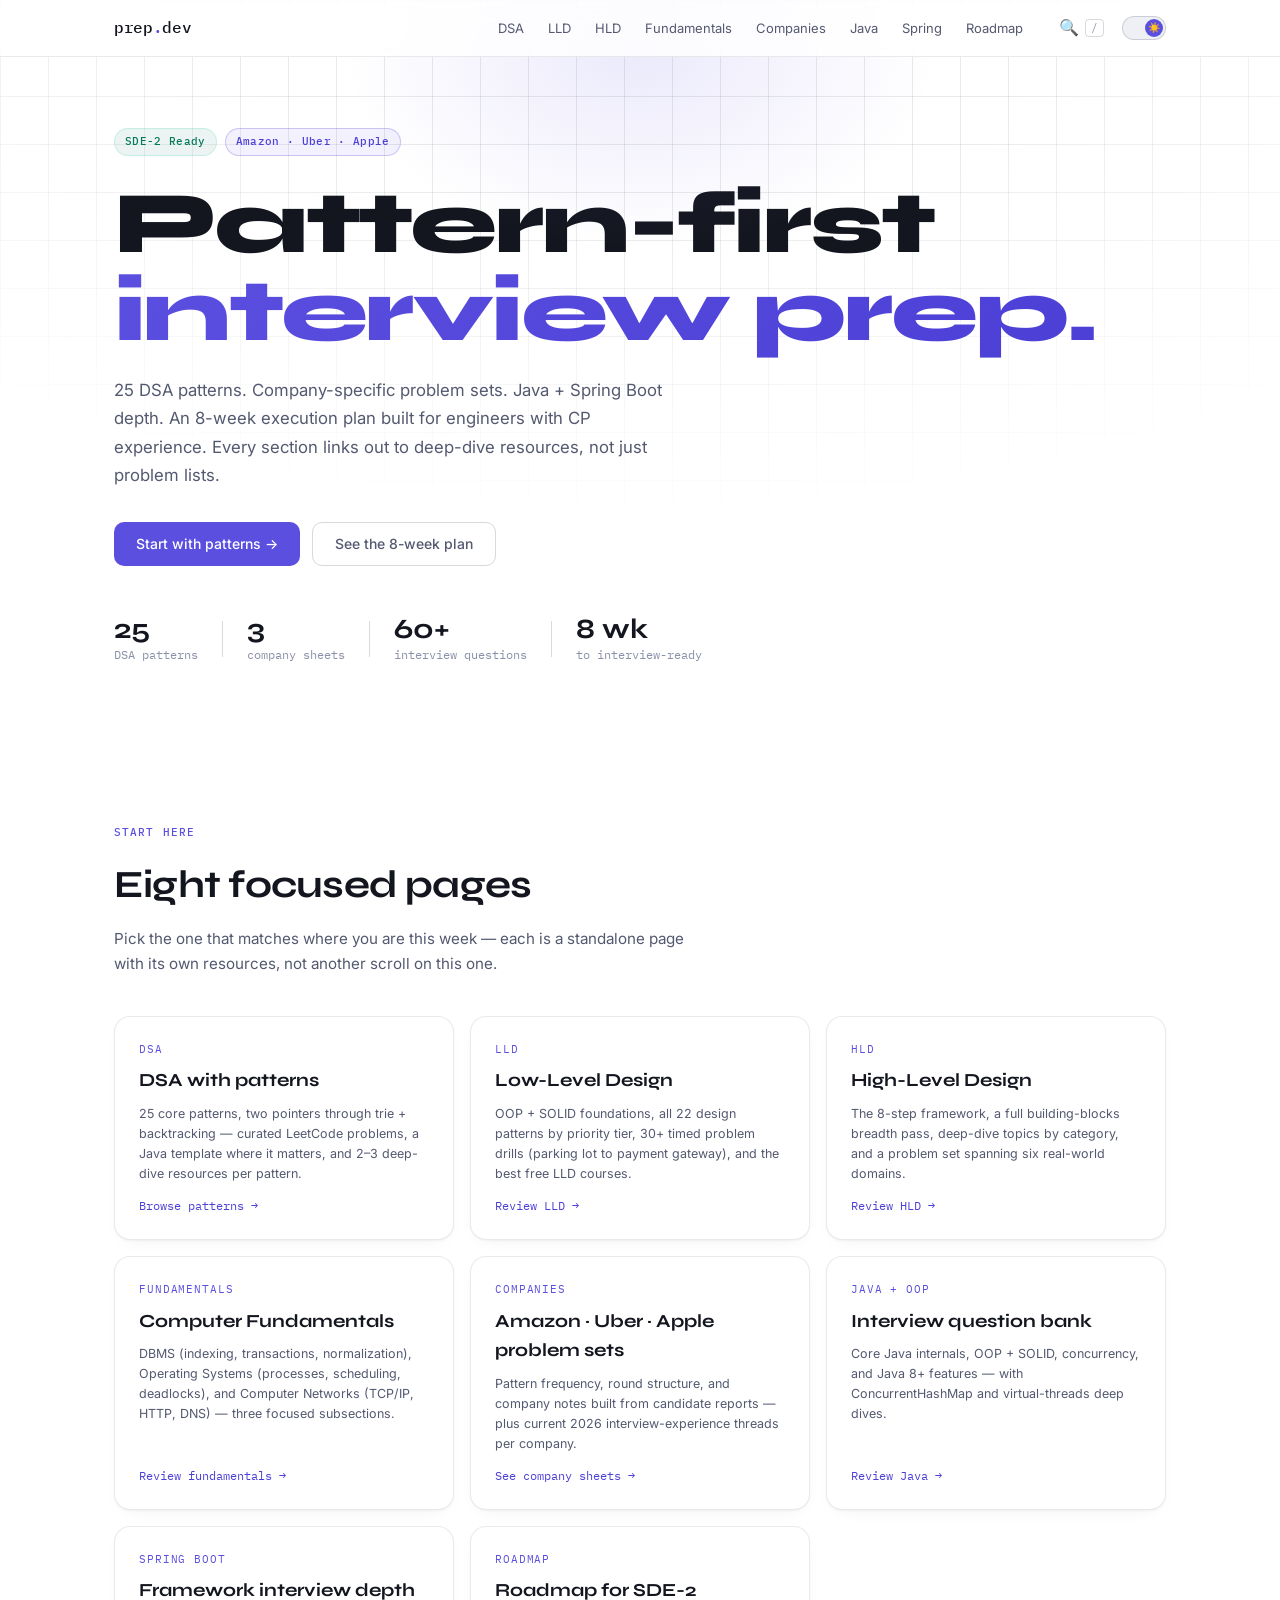
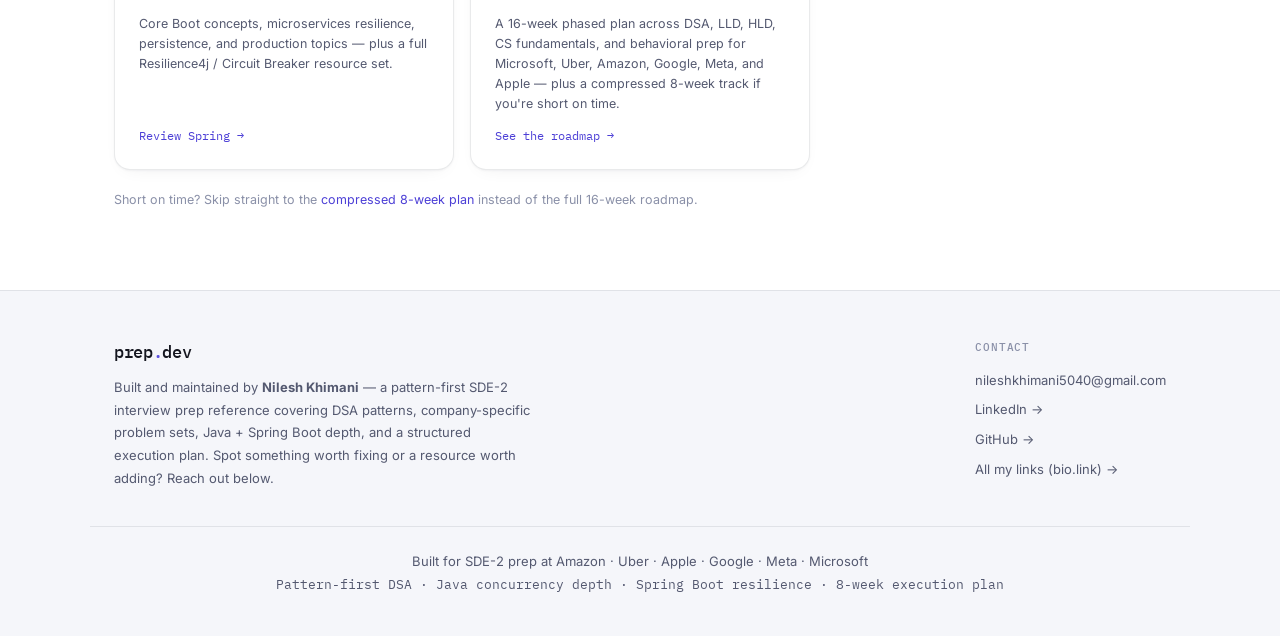
==== commit 3b6ece05: "Add site-wide search: index topics/resources, jump-to-section on click - search-data.js: generated i" ====
--- a/index.html
+++ b/index.html
@@ -8,7 +8,7 @@
 <link rel="preconnect" href="https://fonts.googleapis.com">
 <link rel="preconnect" href="https://fonts.gstatic.com" crossorigin>
 <link href="https://fonts.googleapis.com/css2?family=IBM+Plex+Mono:wght@400;500&family=Inter:wght@300;400;500;600&family=Syne:wght@700;800&display=swap" rel="stylesheet">
-<link rel="stylesheet" href="style.css">
+<link rel="stylesheet" href="style.css?v=2">
 <script>
 (function () {
   var t = localStorage.getItem('theme');
@@ -165,6 +165,7 @@
   </div>
 </footer>
 
-<script src="app.js"></script>
+<script src="search-data.js?v=2"></script>
+<script src="app.js?v=2"></script>
 </body>
 </html>
--- a/style.css
+++ b/style.css
@@ -1203,3 +1203,153 @@
   opacity: 1;
   transform: translateY(0);
 }
+
+/* ============ GLOBAL SEARCH ============ */
+.search-trigger {
+  display: flex;
+  align-items: center;
+  gap: 6px;
+  background: none;
+  border: none;
+  color: var(--text-secondary);
+  font-size: 1rem;
+  line-height: 1;
+  cursor: pointer;
+  padding: 4px;
+  transition: color 0.2s var(--ease-fast);
+}
+.search-trigger:hover { color: var(--text-primary); }
+.search-trigger-key {
+  font-family: var(--font-mono);
+  font-size: 10.5px;
+  color: var(--text-muted);
+  border: 1px solid var(--border-strong);
+  border-radius: 4px;
+  padding: 1px 5px;
+  line-height: 1.3;
+}
+@media (max-width: 640px) { .search-trigger-key { display: none; } }
+
+.search-overlay {
+  display: none;
+  position: fixed;
+  inset: 0;
+  z-index: 300;
+  background: rgba(0,0,0,0.55);
+  backdrop-filter: blur(2px);
+  padding: 10vh 1.25rem 1.25rem;
+}
+.search-overlay.open { display: block; }
+:root[data-theme="light"] .search-overlay { background: rgba(15,23,42,0.35); }
+
+.search-modal {
+  max-width: 620px;
+  margin: 0 auto;
+  background: var(--surface-2);
+  border: 1px solid var(--border-strong);
+  border-radius: var(--radius-lg);
+  box-shadow: var(--shadow-card-hover);
+  overflow: hidden;
+  max-height: 72vh;
+  display: flex;
+  flex-direction: column;
+}
+.search-input-row {
+  display: flex;
+  align-items: center;
+  gap: 10px;
+  padding: 14px 18px;
+  border-bottom: 1px solid var(--border);
+  flex-shrink: 0;
+}
+.search-icon { font-size: 15px; opacity: 0.7; flex-shrink: 0; }
+.search-input {
+  flex: 1;
+  background: none;
+  border: none;
+  outline: none;
+  color: var(--text-primary);
+  font-family: var(--font-body);
+  font-size: 15px;
+}
+.search-input::placeholder { color: var(--text-muted); }
+.search-esc {
+  font-family: var(--font-mono);
+  font-size: 10.5px;
+  color: var(--text-muted);
+  border: 1px solid var(--border-strong);
+  border-radius: 4px;
+  padding: 1px 6px;
+  flex-shrink: 0;
+}
+
+.search-results {
+  overflow-y: auto;
+  padding: 8px;
+}
+.search-empty {
+  padding: 2rem 1rem;
+  text-align: center;
+  color: var(--text-muted);
+  font-size: 13px;
+}
+.search-result {
+  display: flex;
+  align-items: center;
+  gap: 12px;
+  width: 100%;
+  padding: 10px 12px;
+  border-radius: var(--radius-sm);
+  background: none;
+  border: none;
+  text-align: left;
+  cursor: pointer;
+  transition: background 0.15s var(--ease-fast);
+  color: inherit;
+}
+.search-result:hover, .search-result.active { background: var(--surface-3); }
+.search-result-badge {
+  font-family: var(--font-mono);
+  font-size: 9.5px;
+  text-transform: uppercase;
+  letter-spacing: 0.05em;
+  padding: 3px 7px;
+  border-radius: 4px;
+  flex-shrink: 0;
+  white-space: nowrap;
+}
+.search-result-badge.page { background: var(--accent-soft); color: var(--link-accent); }
+.search-result-badge.topic { background: rgba(52,211,153,0.12); color: var(--green); }
+.search-result-badge.resource { background: rgba(251,191,36,0.12); color: var(--amber); }
+.search-result-body { min-width: 0; flex: 1; }
+.search-result-title {
+  font-size: 13.5px;
+  color: var(--text-primary);
+  white-space: nowrap;
+  overflow: hidden;
+  text-overflow: ellipsis;
+}
+.search-result-sub {
+  font-family: var(--font-mono);
+  font-size: 11px;
+  color: var(--text-muted);
+  margin-top: 2px;
+  white-space: nowrap;
+  overflow: hidden;
+  text-overflow: ellipsis;
+}
+.search-result-go {
+  font-family: var(--font-mono);
+  font-size: 10.5px;
+  color: var(--text-muted);
+  flex-shrink: 0;
+}
+
+@keyframes searchHighlight {
+  0%, 100% { box-shadow: 0 0 0 0 var(--accent-glow); }
+  15% { box-shadow: 0 0 0 6px var(--accent-glow); }
+}
+.search-target-highlight {
+  animation: searchHighlight 1.6s ease-out 2;
+  border-radius: var(--radius-lg);
+}
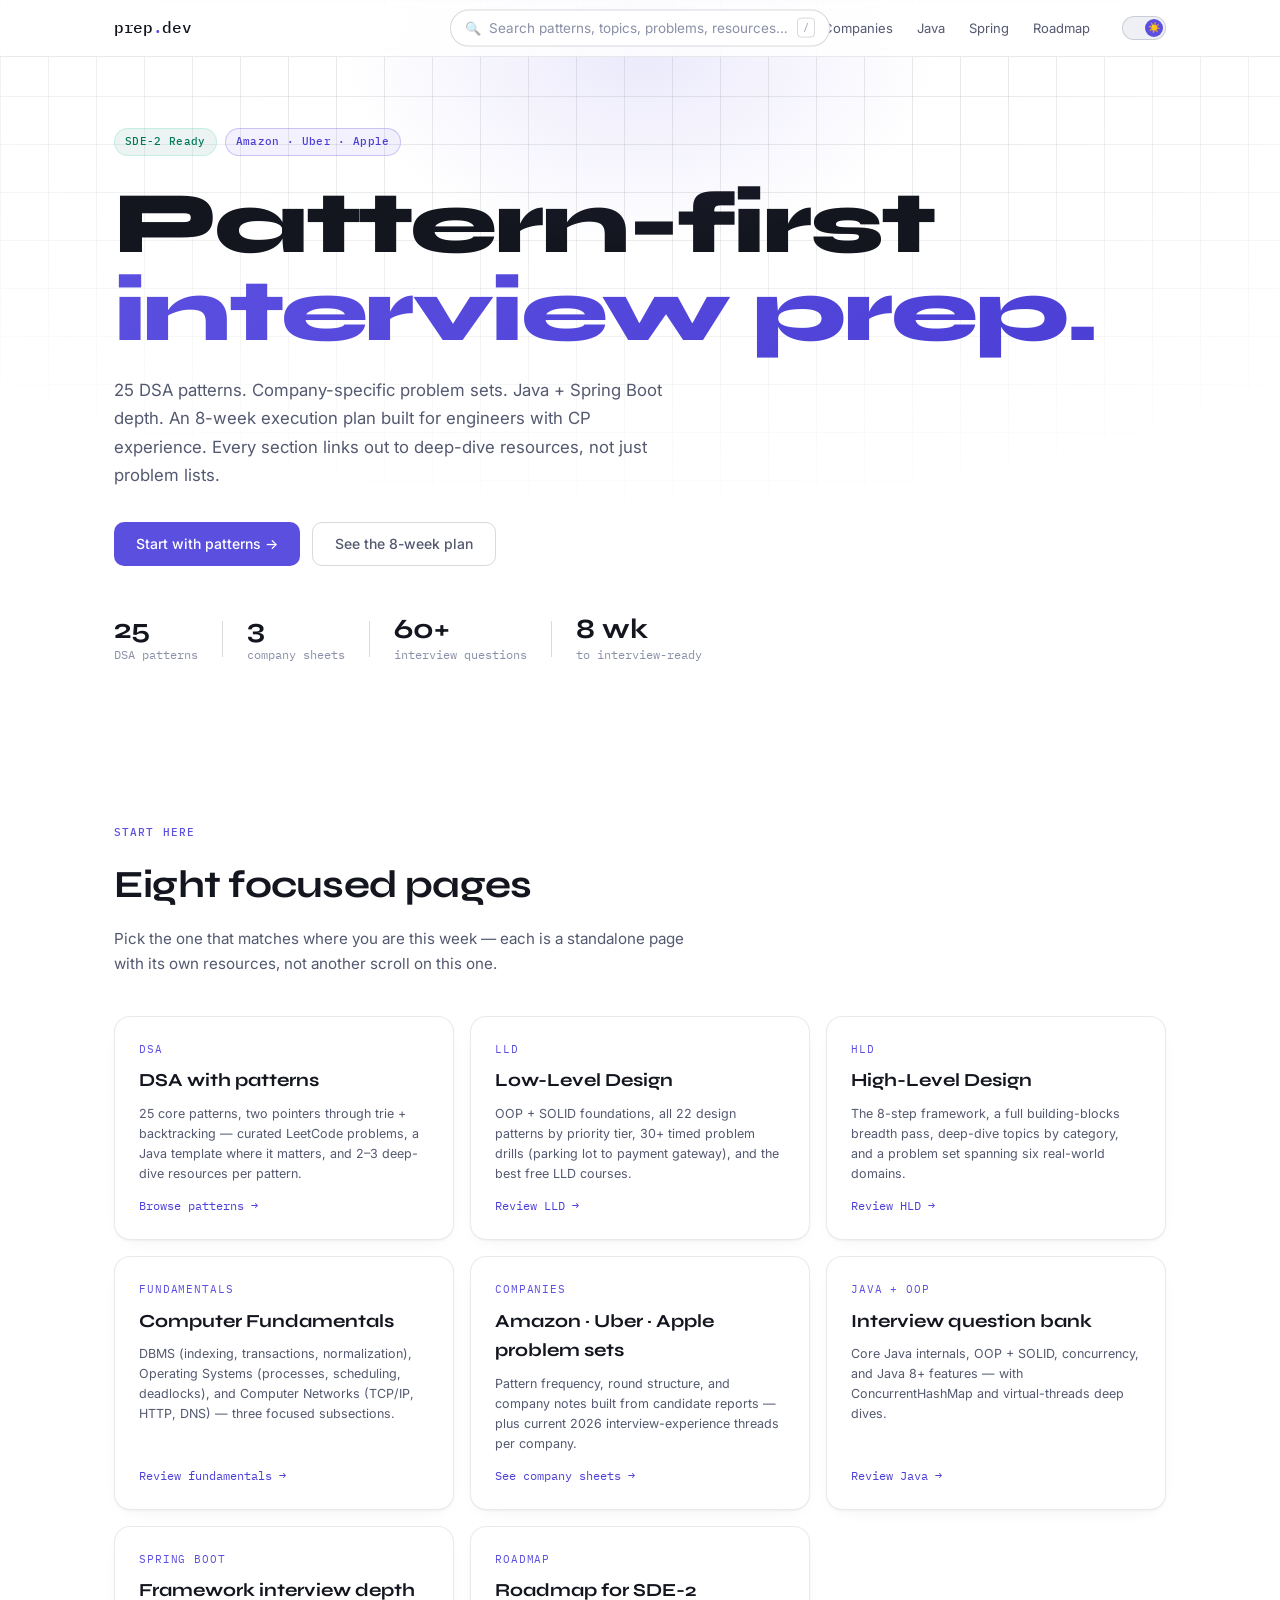
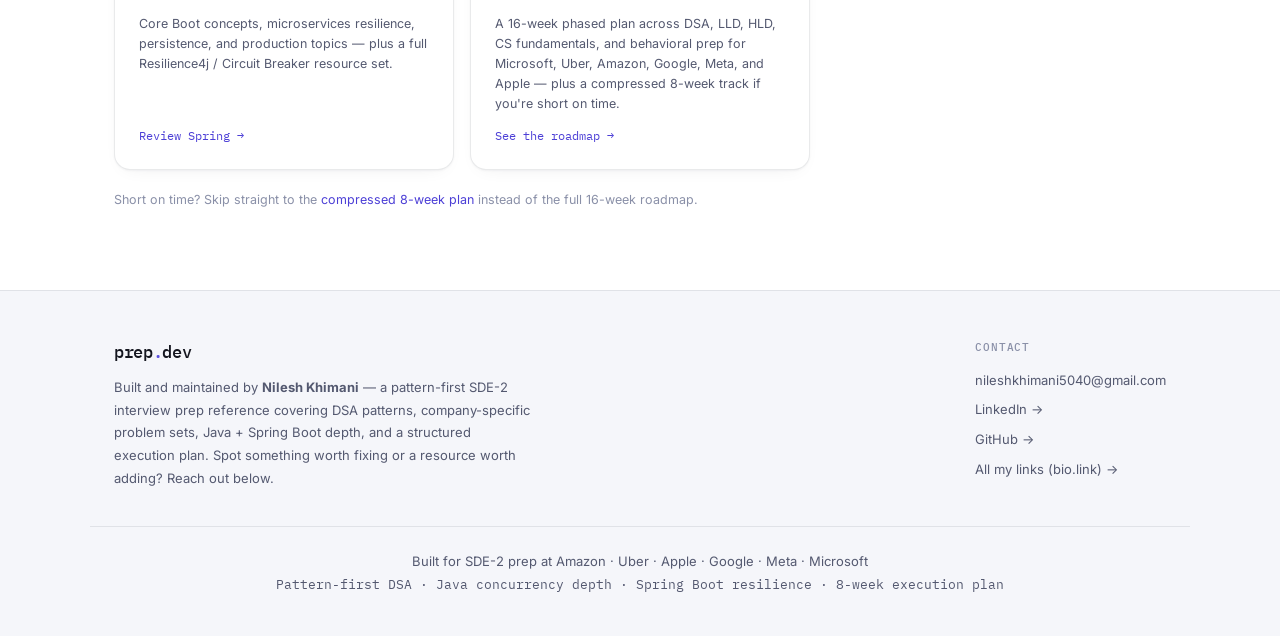
==== commit c2eeae78: "Make search an always-visible, centered nav bar instead of a modal - Replace the icon-triggers-a-mod" ====
--- a/index.html
+++ b/index.html
@@ -8,7 +8,7 @@
 <link rel="preconnect" href="https://fonts.googleapis.com">
 <link rel="preconnect" href="https://fonts.gstatic.com" crossorigin>
 <link href="https://fonts.googleapis.com/css2?family=IBM+Plex+Mono:wght@400;500&family=Inter:wght@300;400;500;600&family=Syne:wght@700;800&display=swap" rel="stylesheet">
-<link rel="stylesheet" href="style.css?v=2">
+<link rel="stylesheet" href="style.css?v=3">
 <script>
 (function () {
   var t = localStorage.getItem('theme');
@@ -165,7 +165,7 @@
   </div>
 </footer>
 
-<script src="search-data.js?v=2"></script>
-<script src="app.js?v=2"></script>
+<script src="search-data.js?v=3"></script>
+<script src="app.js?v=3"></script>
 </body>
 </html>
--- a/style.css
+++ b/style.css
@@ -1204,88 +1204,83 @@
   transform: translateY(0);
 }
 
-/* ============ GLOBAL SEARCH ============ */
-.search-trigger {
-  display: flex;
-  align-items: center;
-  gap: 6px;
+/* ============ GLOBAL SEARCH (always-visible nav bar) ============ */
+.nav-inner { position: relative; }
+
+.nav-search-bar {
+  position: absolute;
+  left: 50%;
+  top: 50%;
+  transform: translate(-50%, -50%);
+  width: 380px;
+  max-width: 38vw;
+  display: flex;
+  align-items: center;
+  gap: 8px;
+  background: var(--surface-2);
+  border: 1px solid var(--border-strong);
+  border-radius: 20px;
+  padding: 7px 14px;
+  z-index: 2;
+  transition: border-color 0.2s var(--ease-fast), box-shadow 0.2s var(--ease-fast), background 0.35s var(--ease);
+}
+.nav-search-bar:focus-within {
+  border-color: var(--accent-border);
+  box-shadow: 0 0 0 3px var(--accent-soft);
+}
+.nav-search-icon { font-size: 13px; opacity: 0.6; flex-shrink: 0; }
+.nav-search-input {
+  flex: 1;
+  min-width: 0;
   background: none;
   border: none;
-  color: var(--text-secondary);
-  font-size: 1rem;
-  line-height: 1;
-  cursor: pointer;
-  padding: 4px;
-  transition: color 0.2s var(--ease-fast);
-}
-.search-trigger:hover { color: var(--text-primary); }
-.search-trigger-key {
-  font-family: var(--font-mono);
-  font-size: 10.5px;
+  outline: none;
+  color: var(--text-primary);
+  font-family: var(--font-body);
+  font-size: 13.5px;
+}
+.nav-search-input::placeholder { color: var(--text-muted); }
+.nav-search-key {
+  font-family: var(--font-mono);
+  font-size: 10px;
   color: var(--text-muted);
   border: 1px solid var(--border-strong);
   border-radius: 4px;
   padding: 1px 5px;
-  line-height: 1.3;
-}
-@media (max-width: 640px) { .search-trigger-key { display: none; } }
-
-.search-overlay {
+  flex-shrink: 0;
+}
+
+.nav-search-dropdown {
   display: none;
-  position: fixed;
-  inset: 0;
-  z-index: 300;
-  background: rgba(0,0,0,0.55);
-  backdrop-filter: blur(2px);
-  padding: 10vh 1.25rem 1.25rem;
-}
-.search-overlay.open { display: block; }
-:root[data-theme="light"] .search-overlay { background: rgba(15,23,42,0.35); }
-
-.search-modal {
-  max-width: 620px;
-  margin: 0 auto;
+  position: absolute;
+  top: calc(100% + 10px);
+  left: 0;
+  right: 0;
   background: var(--surface-2);
   border: 1px solid var(--border-strong);
   border-radius: var(--radius-lg);
   box-shadow: var(--shadow-card-hover);
-  overflow: hidden;
-  max-height: 72vh;
-  display: flex;
-  flex-direction: column;
-}
-.search-input-row {
-  display: flex;
-  align-items: center;
-  gap: 10px;
-  padding: 14px 18px;
-  border-bottom: 1px solid var(--border);
-  flex-shrink: 0;
-}
-.search-icon { font-size: 15px; opacity: 0.7; flex-shrink: 0; }
-.search-input {
-  flex: 1;
-  background: none;
-  border: none;
-  outline: none;
-  color: var(--text-primary);
-  font-family: var(--font-body);
-  font-size: 15px;
-}
-.search-input::placeholder { color: var(--text-muted); }
-.search-esc {
-  font-family: var(--font-mono);
-  font-size: 10.5px;
-  color: var(--text-muted);
-  border: 1px solid var(--border-strong);
-  border-radius: 4px;
-  padding: 1px 6px;
-  flex-shrink: 0;
+  max-height: 60vh;
+  overflow-y: auto;
+  padding: 8px;
+}
+.nav-search-bar.open .nav-search-dropdown { display: block; }
+
+@media (max-width: 900px) {
+  .nav-search-bar { width: 260px; max-width: 34vw; }
+}
+@media (max-width: 640px) {
+  .nav-search-bar { width: 190px; max-width: 44vw; padding: 6px 10px; }
+  .nav-search-key { display: none; }
+}
+@media (max-width: 420px) {
+  .nav-search-bar { width: 130px; }
+  .nav-search-icon { display: none; }
 }
 
 .search-results {
   overflow-y: auto;
-  padding: 8px;
+  padding: 0;
 }
 .search-empty {
   padding: 2rem 1rem;
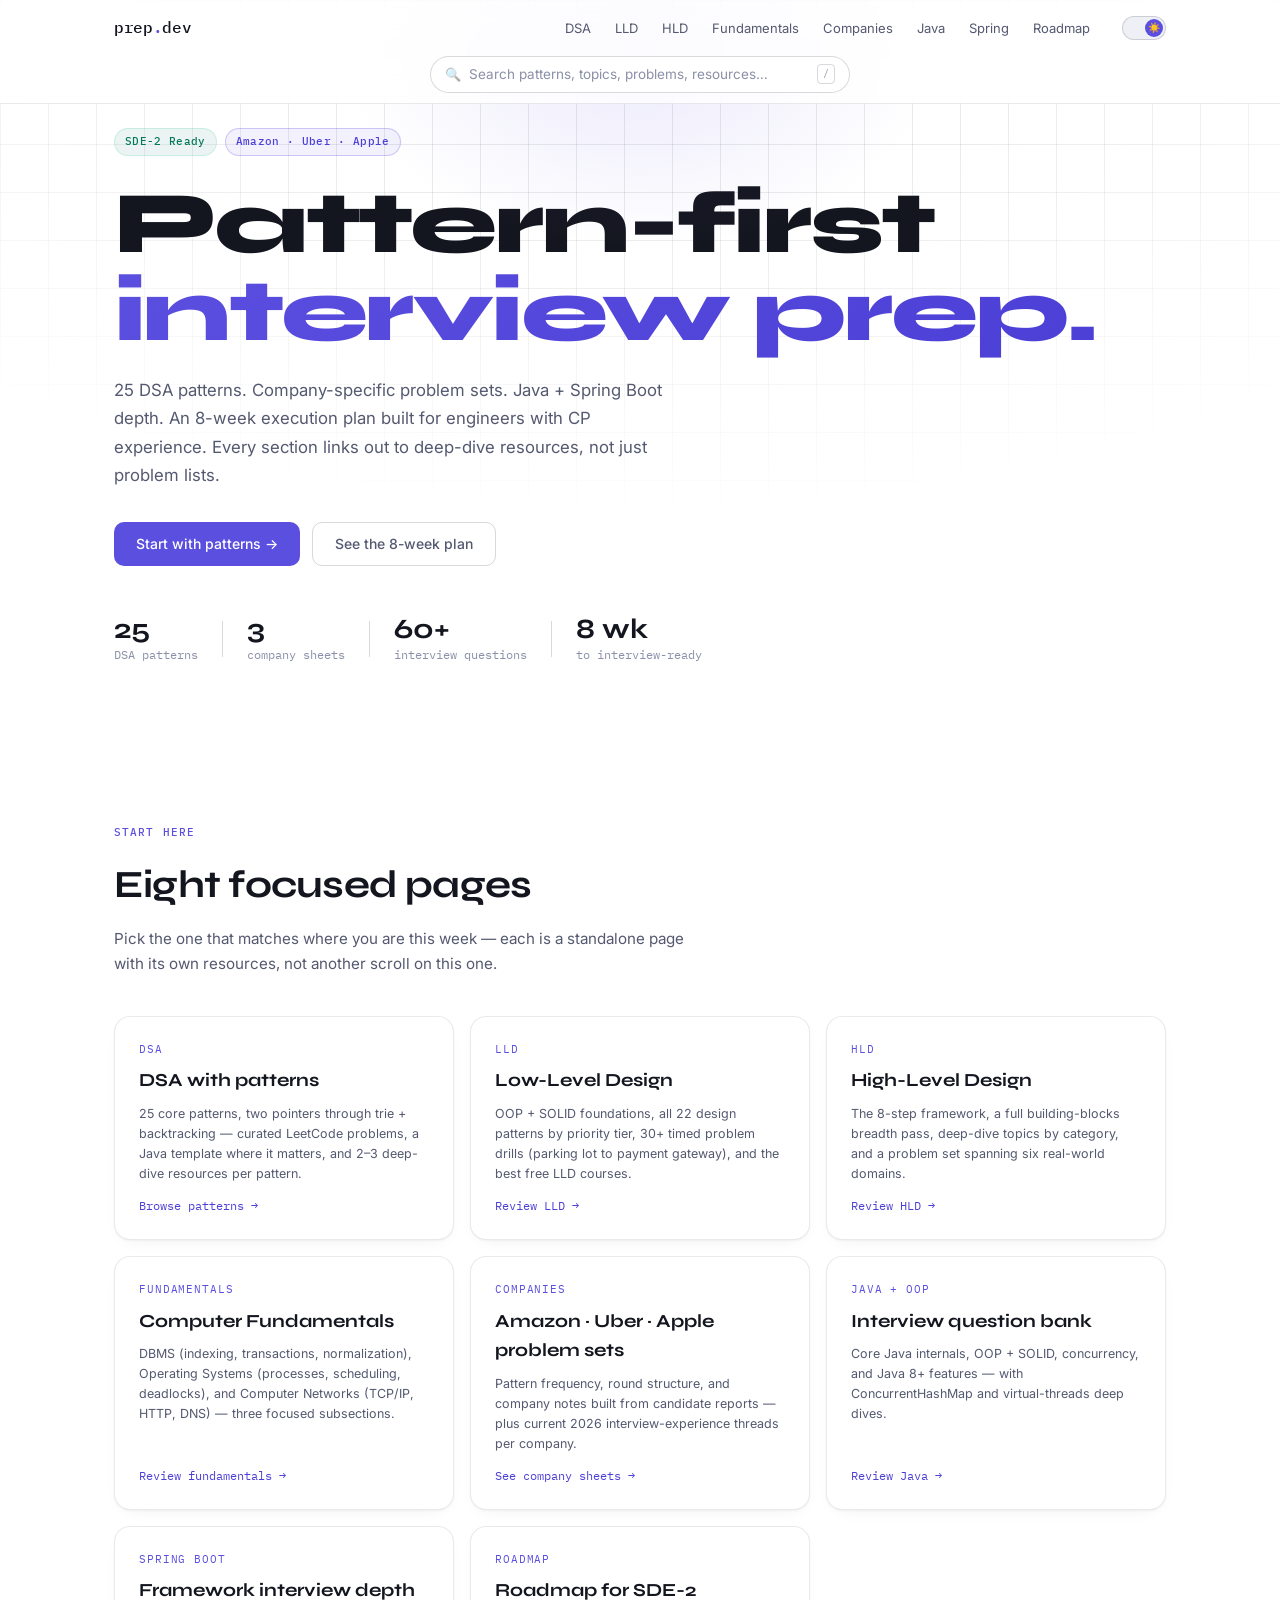
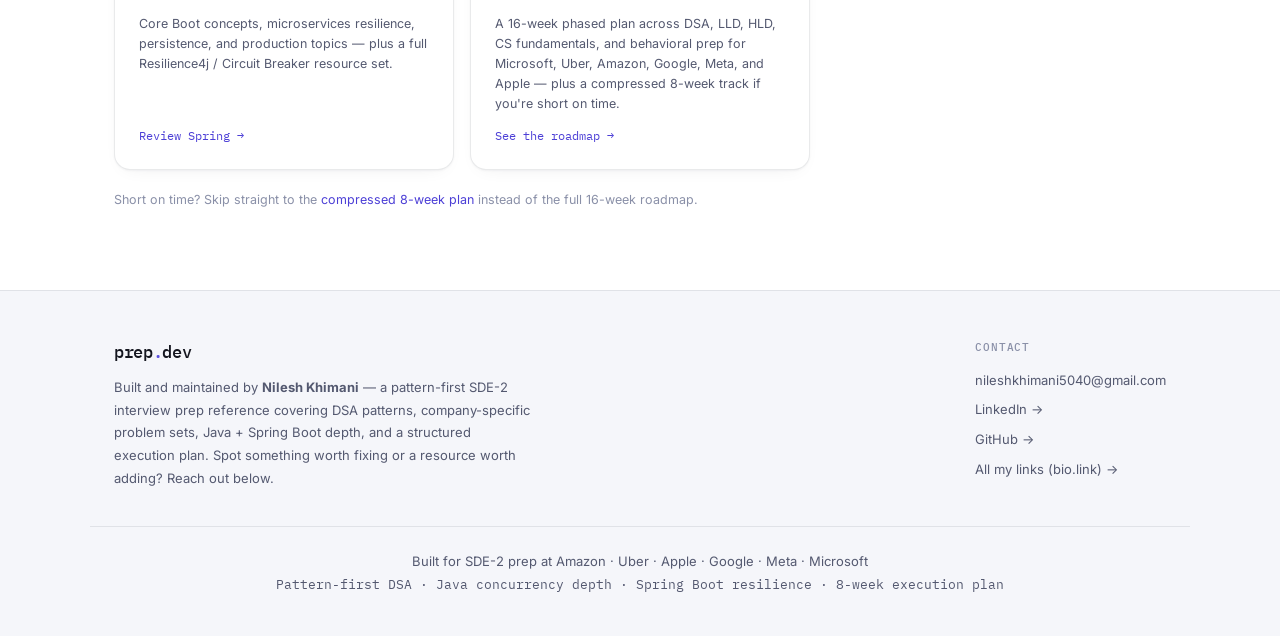
==== commit 8c205ee2: "Fix search bar overlapping nav links — give it its own row The bar was absolutely centered over the " ====
--- a/index.html
+++ b/index.html
@@ -8,7 +8,7 @@
 <link rel="preconnect" href="https://fonts.googleapis.com">
 <link rel="preconnect" href="https://fonts.gstatic.com" crossorigin>
 <link href="https://fonts.googleapis.com/css2?family=IBM+Plex+Mono:wght@400;500&family=Inter:wght@300;400;500;600&family=Syne:wght@700;800&display=swap" rel="stylesheet">
-<link rel="stylesheet" href="style.css?v=3">
+<link rel="stylesheet" href="style.css?v=4">
 <script>
 (function () {
   var t = localStorage.getItem('theme');
@@ -165,7 +165,7 @@
   </div>
 </footer>
 
-<script src="search-data.js?v=3"></script>
-<script src="app.js?v=3"></script>
+<script src="search-data.js?v=4"></script>
+<script src="app.js?v=4"></script>
 </body>
 </html>
--- a/style.css
+++ b/style.css
@@ -1159,13 +1159,13 @@
     display: flex;
     flex-direction: column;
     position: absolute;
-    top: 56px; left: 0; right: 0;
+    top: 100px; left: 0; right: 0;
     background: var(--bg);
     border-bottom: 1px solid var(--border);
     padding: 1rem 1.5rem;
     gap: 1rem;
   }
-  .hero { padding: 6rem 0 3rem; }
+  .hero { padding: 7rem 0 3rem; }
   .hero-stats { gap: 1rem; }
   .stat-divider { display: none; }
   .spring-grid { grid-template-columns: 1fr; }
@@ -1173,7 +1173,7 @@
   .companies-grid { grid-template-columns: 1fr; }
   .patterns-grid { grid-template-columns: 1fr; }
   .nav-cards { grid-template-columns: 1fr; }
-  .page-header { padding: 6rem 0 2rem; }
+  .page-header { padding: 7rem 0 2rem; }
   .resource-cards-row { grid-template-columns: 1fr; }
   .resource-links-row { flex-direction: column; align-items: flex-start; }
   .company-card-header { flex-direction: column; gap: 8px; }
@@ -1204,16 +1204,17 @@
   transform: translateY(0);
 }
 
-/* ============ GLOBAL SEARCH (always-visible nav bar) ============ */
-.nav-inner { position: relative; }
+/* ============ GLOBAL SEARCH (always-visible, own row below the main nav row) ============ */
+.nav-search-row {
+  display: flex;
+  justify-content: center;
+  padding: 0 1.5rem 10px;
+}
 
 .nav-search-bar {
-  position: absolute;
-  left: 50%;
-  top: 50%;
-  transform: translate(-50%, -50%);
-  width: 380px;
-  max-width: 38vw;
+  position: relative;
+  width: 420px;
+  max-width: 92vw;
   display: flex;
   align-items: center;
   gap: 8px;
@@ -1221,7 +1222,6 @@
   border: 1px solid var(--border-strong);
   border-radius: 20px;
   padding: 7px 14px;
-  z-index: 2;
   transition: border-color 0.2s var(--ease-fast), box-shadow 0.2s var(--ease-fast), background 0.35s var(--ease);
 }
 .nav-search-bar:focus-within {
@@ -1253,7 +1253,7 @@
 .nav-search-dropdown {
   display: none;
   position: absolute;
-  top: calc(100% + 10px);
+  top: calc(100% + 8px);
   left: 0;
   right: 0;
   background: var(--surface-2);
@@ -1266,16 +1266,8 @@
 }
 .nav-search-bar.open .nav-search-dropdown { display: block; }
 
-@media (max-width: 900px) {
-  .nav-search-bar { width: 260px; max-width: 34vw; }
-}
-@media (max-width: 640px) {
-  .nav-search-bar { width: 190px; max-width: 44vw; padding: 6px 10px; }
-  .nav-search-key { display: none; }
-}
-@media (max-width: 420px) {
-  .nav-search-bar { width: 130px; }
-  .nav-search-icon { display: none; }
+@media (max-width: 480px) {
+  .nav-search-bar { width: 320px; }
 }
 
 .search-results {
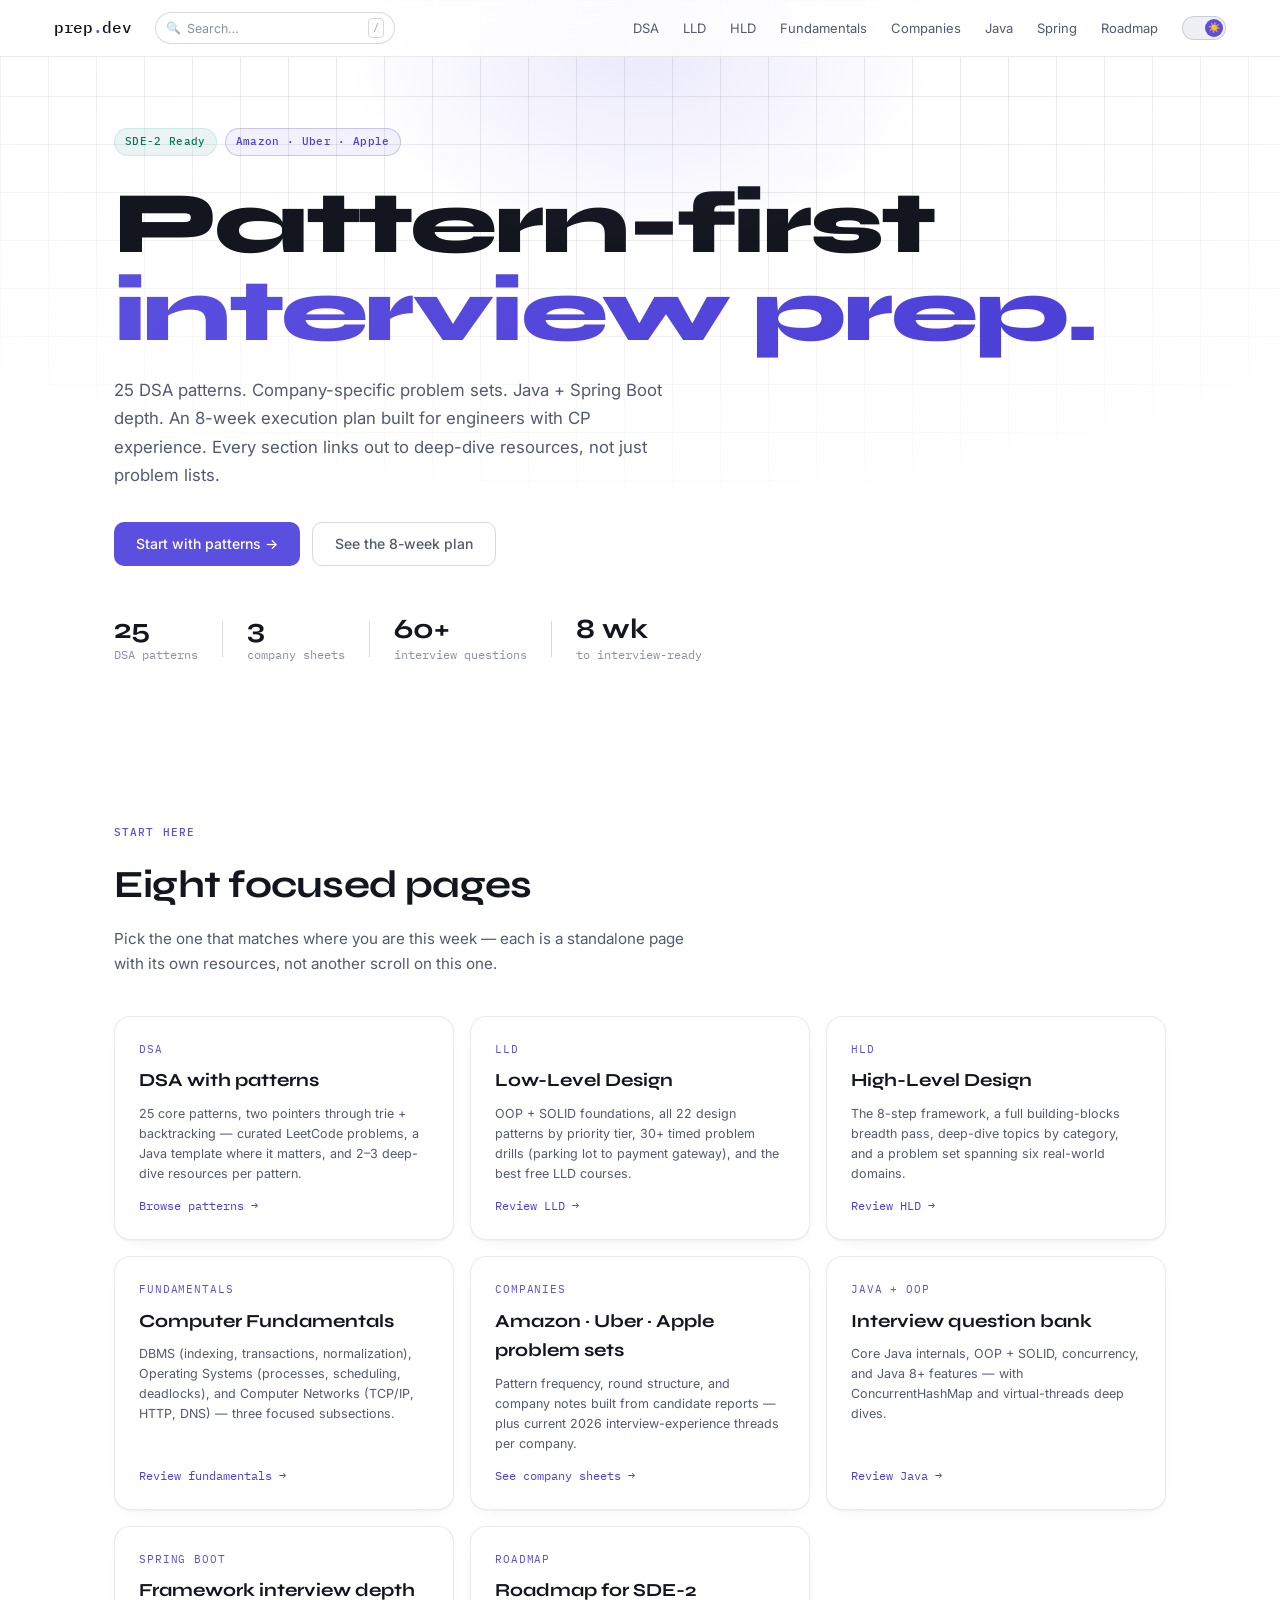
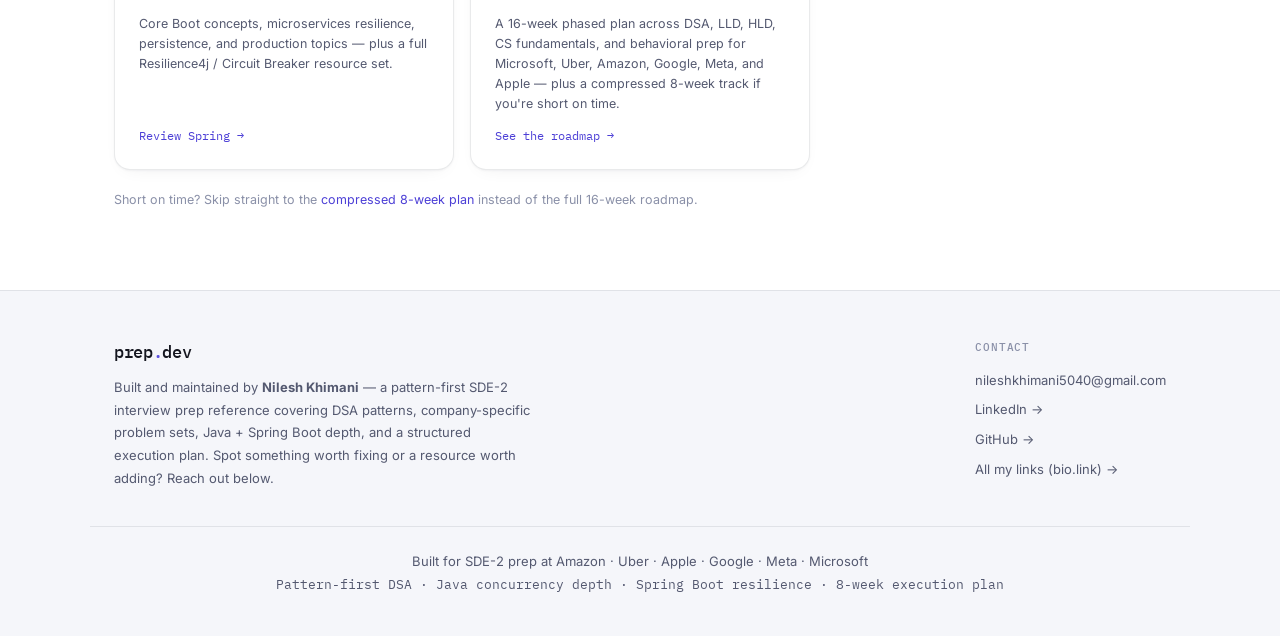
==== commit 5a18eb41: "Move search bar inline between logo and nav links, sized to fit Put it back on a single row (not a s" ====
--- a/index.html
+++ b/index.html
@@ -8,7 +8,7 @@
 <link rel="preconnect" href="https://fonts.googleapis.com">
 <link rel="preconnect" href="https://fonts.gstatic.com" crossorigin>
 <link href="https://fonts.googleapis.com/css2?family=IBM+Plex+Mono:wght@400;500&family=Inter:wght@300;400;500;600&family=Syne:wght@700;800&display=swap" rel="stylesheet">
-<link rel="stylesheet" href="style.css?v=4">
+<link rel="stylesheet" href="style.css?v=5">
 <script>
 (function () {
   var t = localStorage.getItem('theme');
@@ -165,7 +165,7 @@
   </div>
 </footer>
 
-<script src="search-data.js?v=4"></script>
-<script src="app.js?v=4"></script>
+<script src="search-data.js?v=5"></script>
+<script src="app.js?v=5"></script>
 </body>
 </html>
--- a/style.css
+++ b/style.css
@@ -143,13 +143,13 @@
   border-bottom: 1px solid var(--border);
 }
 .nav-inner {
-  max-width: 1100px;
+  max-width: 1220px;
   margin: 0 auto;
   padding: 0 1.5rem;
   height: 56px;
   display: flex;
   align-items: center;
-  gap: 2rem;
+  gap: 1.5rem;
 }
 .nav-logo {
   font-family: var(--font-mono);
@@ -1159,13 +1159,13 @@
     display: flex;
     flex-direction: column;
     position: absolute;
-    top: 100px; left: 0; right: 0;
+    top: 56px; left: 0; right: 0;
     background: var(--bg);
     border-bottom: 1px solid var(--border);
     padding: 1rem 1.5rem;
     gap: 1rem;
   }
-  .hero { padding: 7rem 0 3rem; }
+  .hero { padding: 6rem 0 3rem; }
   .hero-stats { gap: 1rem; }
   .stat-divider { display: none; }
   .spring-grid { grid-template-columns: 1fr; }
@@ -1173,7 +1173,7 @@
   .companies-grid { grid-template-columns: 1fr; }
   .patterns-grid { grid-template-columns: 1fr; }
   .nav-cards { grid-template-columns: 1fr; }
-  .page-header { padding: 7rem 0 2rem; }
+  .page-header { padding: 6rem 0 2rem; }
   .resource-cards-row { grid-template-columns: 1fr; }
   .resource-links-row { flex-direction: column; align-items: flex-start; }
   .company-card-header { flex-direction: column; gap: 8px; }
@@ -1204,31 +1204,27 @@
   transform: translateY(0);
 }
 
-/* ============ GLOBAL SEARCH (always-visible, own row below the main nav row) ============ */
-.nav-search-row {
-  display: flex;
-  justify-content: center;
-  padding: 0 1.5rem 10px;
-}
-
+/* ============ GLOBAL SEARCH (inline, between logo and nav links) ============ */
 .nav-search-bar {
   position: relative;
-  width: 420px;
-  max-width: 92vw;
-  display: flex;
-  align-items: center;
-  gap: 8px;
+  flex: 0 1 240px;
+  min-width: 80px;
+  max-width: 240px;
+  display: flex;
+  align-items: center;
+  gap: 6px;
+  height: 32px;
   background: var(--surface-2);
   border: 1px solid var(--border-strong);
-  border-radius: 20px;
-  padding: 7px 14px;
+  border-radius: 16px;
+  padding: 0 10px;
   transition: border-color 0.2s var(--ease-fast), box-shadow 0.2s var(--ease-fast), background 0.35s var(--ease);
 }
 .nav-search-bar:focus-within {
   border-color: var(--accent-border);
   box-shadow: 0 0 0 3px var(--accent-soft);
 }
-.nav-search-icon { font-size: 13px; opacity: 0.6; flex-shrink: 0; }
+.nav-search-icon { font-size: 12px; opacity: 0.6; flex-shrink: 0; }
 .nav-search-input {
   flex: 1;
   min-width: 0;
@@ -1237,25 +1233,26 @@
   outline: none;
   color: var(--text-primary);
   font-family: var(--font-body);
-  font-size: 13.5px;
+  font-size: 12.5px;
 }
 .nav-search-input::placeholder { color: var(--text-muted); }
 .nav-search-key {
   font-family: var(--font-mono);
-  font-size: 10px;
+  font-size: 9.5px;
   color: var(--text-muted);
   border: 1px solid var(--border-strong);
   border-radius: 4px;
-  padding: 1px 5px;
+  padding: 1px 4px;
   flex-shrink: 0;
 }
 
 .nav-search-dropdown {
   display: none;
   position: absolute;
-  top: calc(100% + 8px);
+  top: calc(100% + 10px);
   left: 0;
-  right: 0;
+  width: 340px;
+  max-width: 80vw;
   background: var(--surface-2);
   border: 1px solid var(--border-strong);
   border-radius: var(--radius-lg);
@@ -1266,8 +1263,17 @@
 }
 .nav-search-bar.open .nav-search-dropdown { display: block; }
 
+@media (max-width: 900px) {
+  .nav-search-bar { flex-basis: 170px; }
+  .nav-search-key { display: none; }
+}
+@media (max-width: 768px) {
+  .nav-search-bar { flex: 0 1 200px; max-width: 200px; }
+  .nav-search-key { display: inline-block; }
+}
 @media (max-width: 480px) {
-  .nav-search-bar { width: 320px; }
+  .nav-search-bar { flex-basis: 120px; }
+  .nav-search-dropdown { left: auto; right: 0; width: min(320px, 90vw); }
 }
 
 .search-results {
